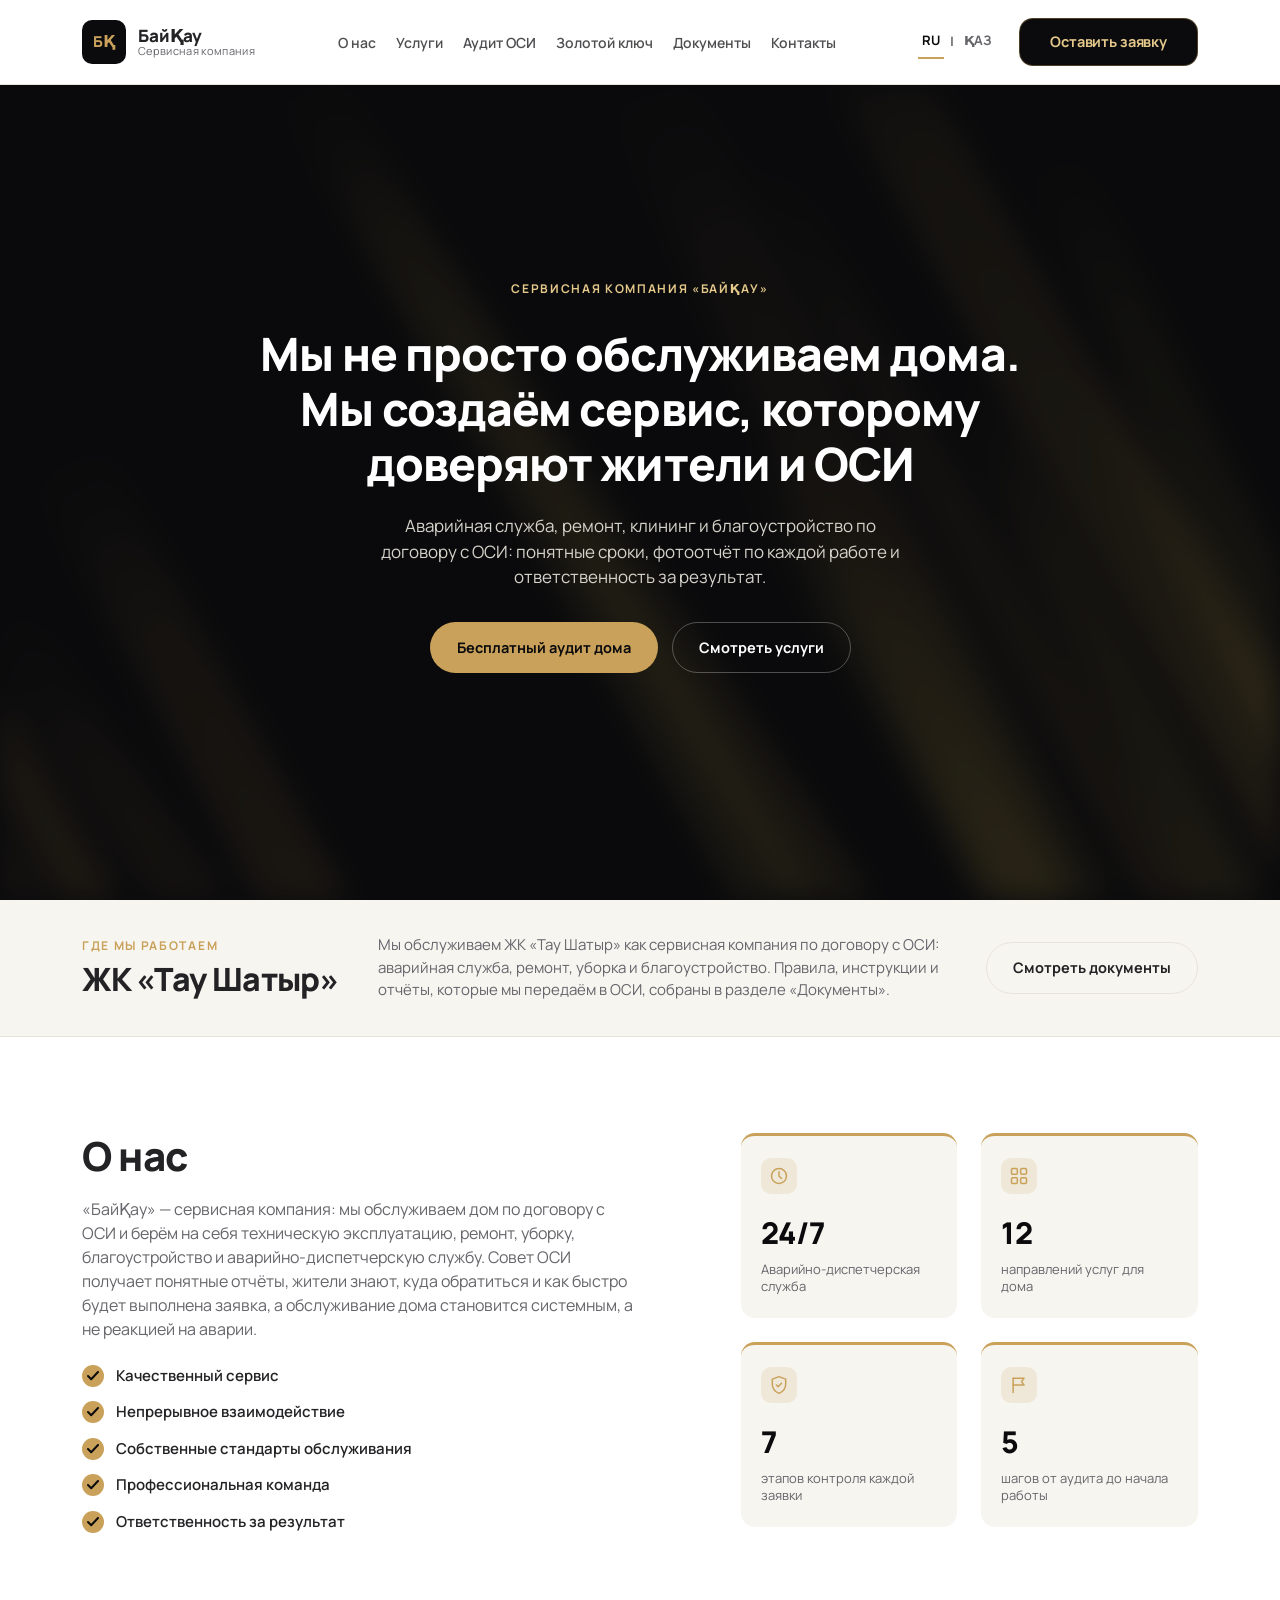
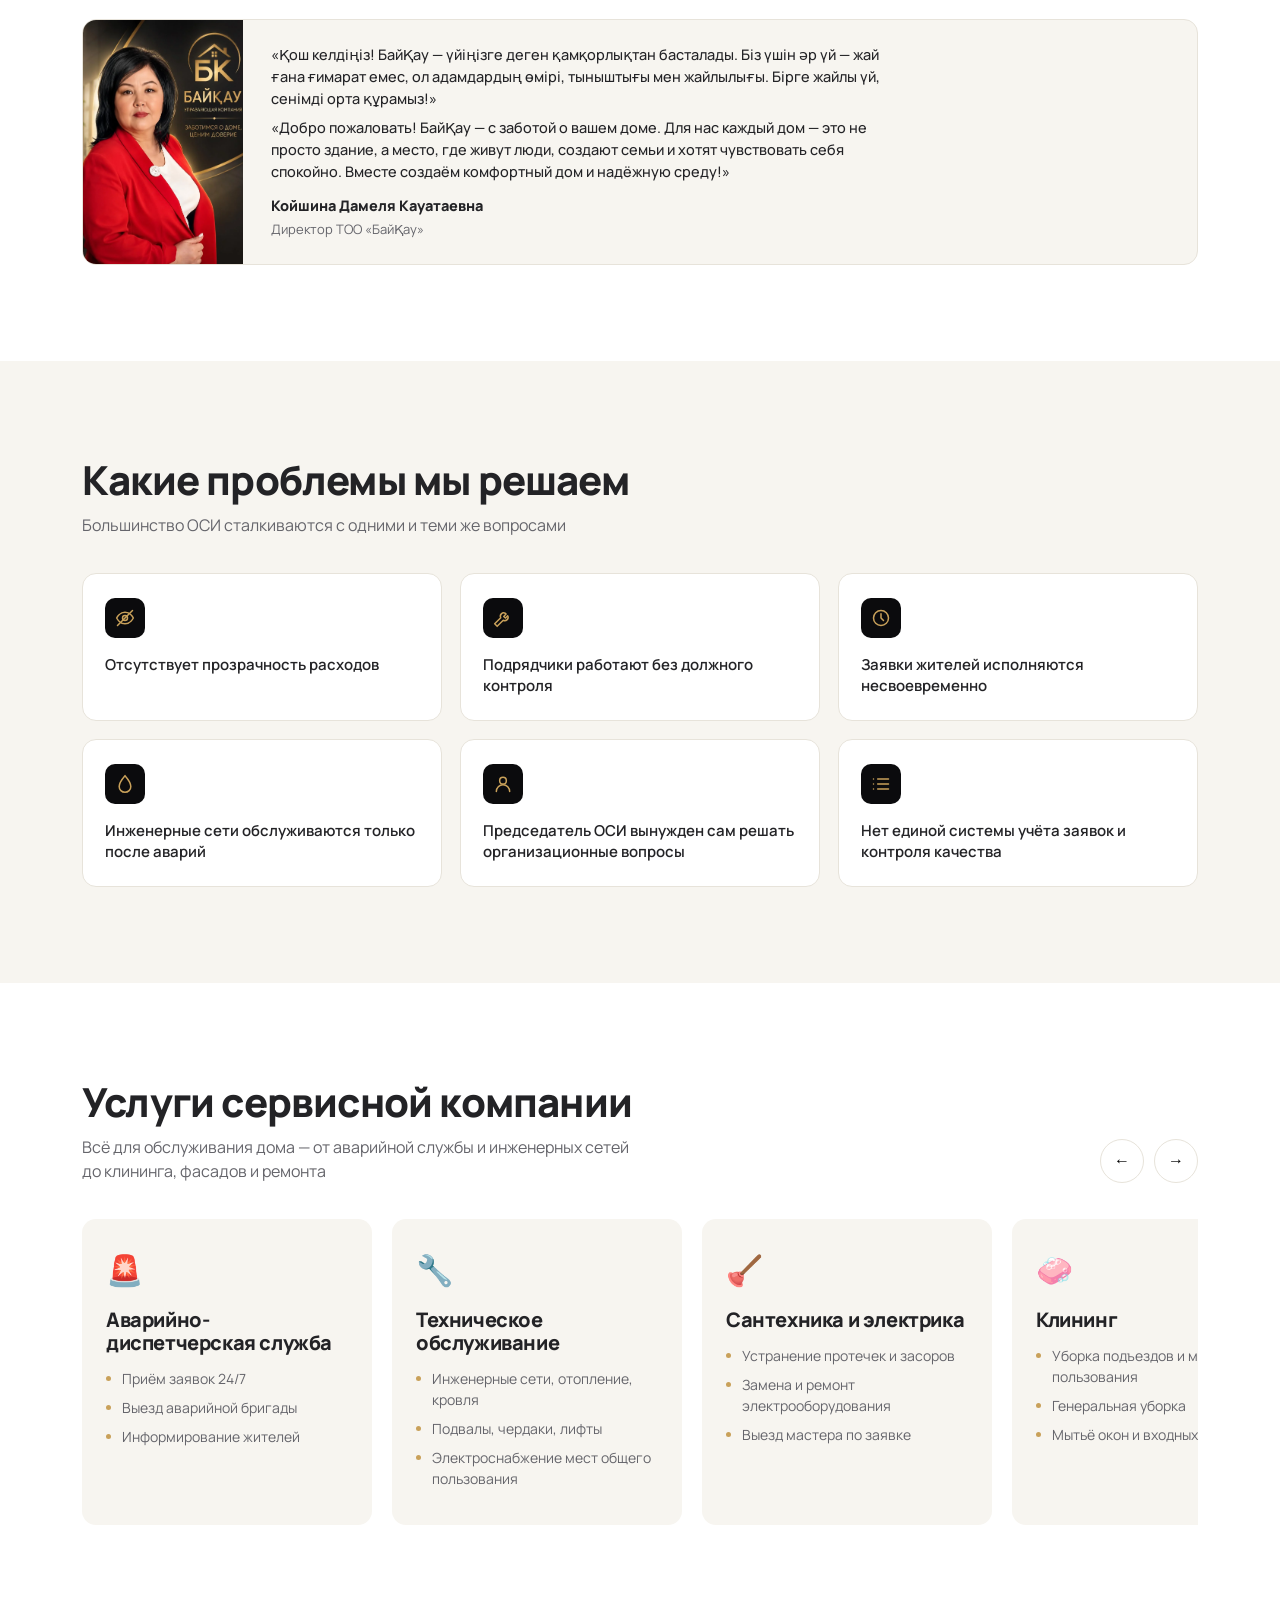
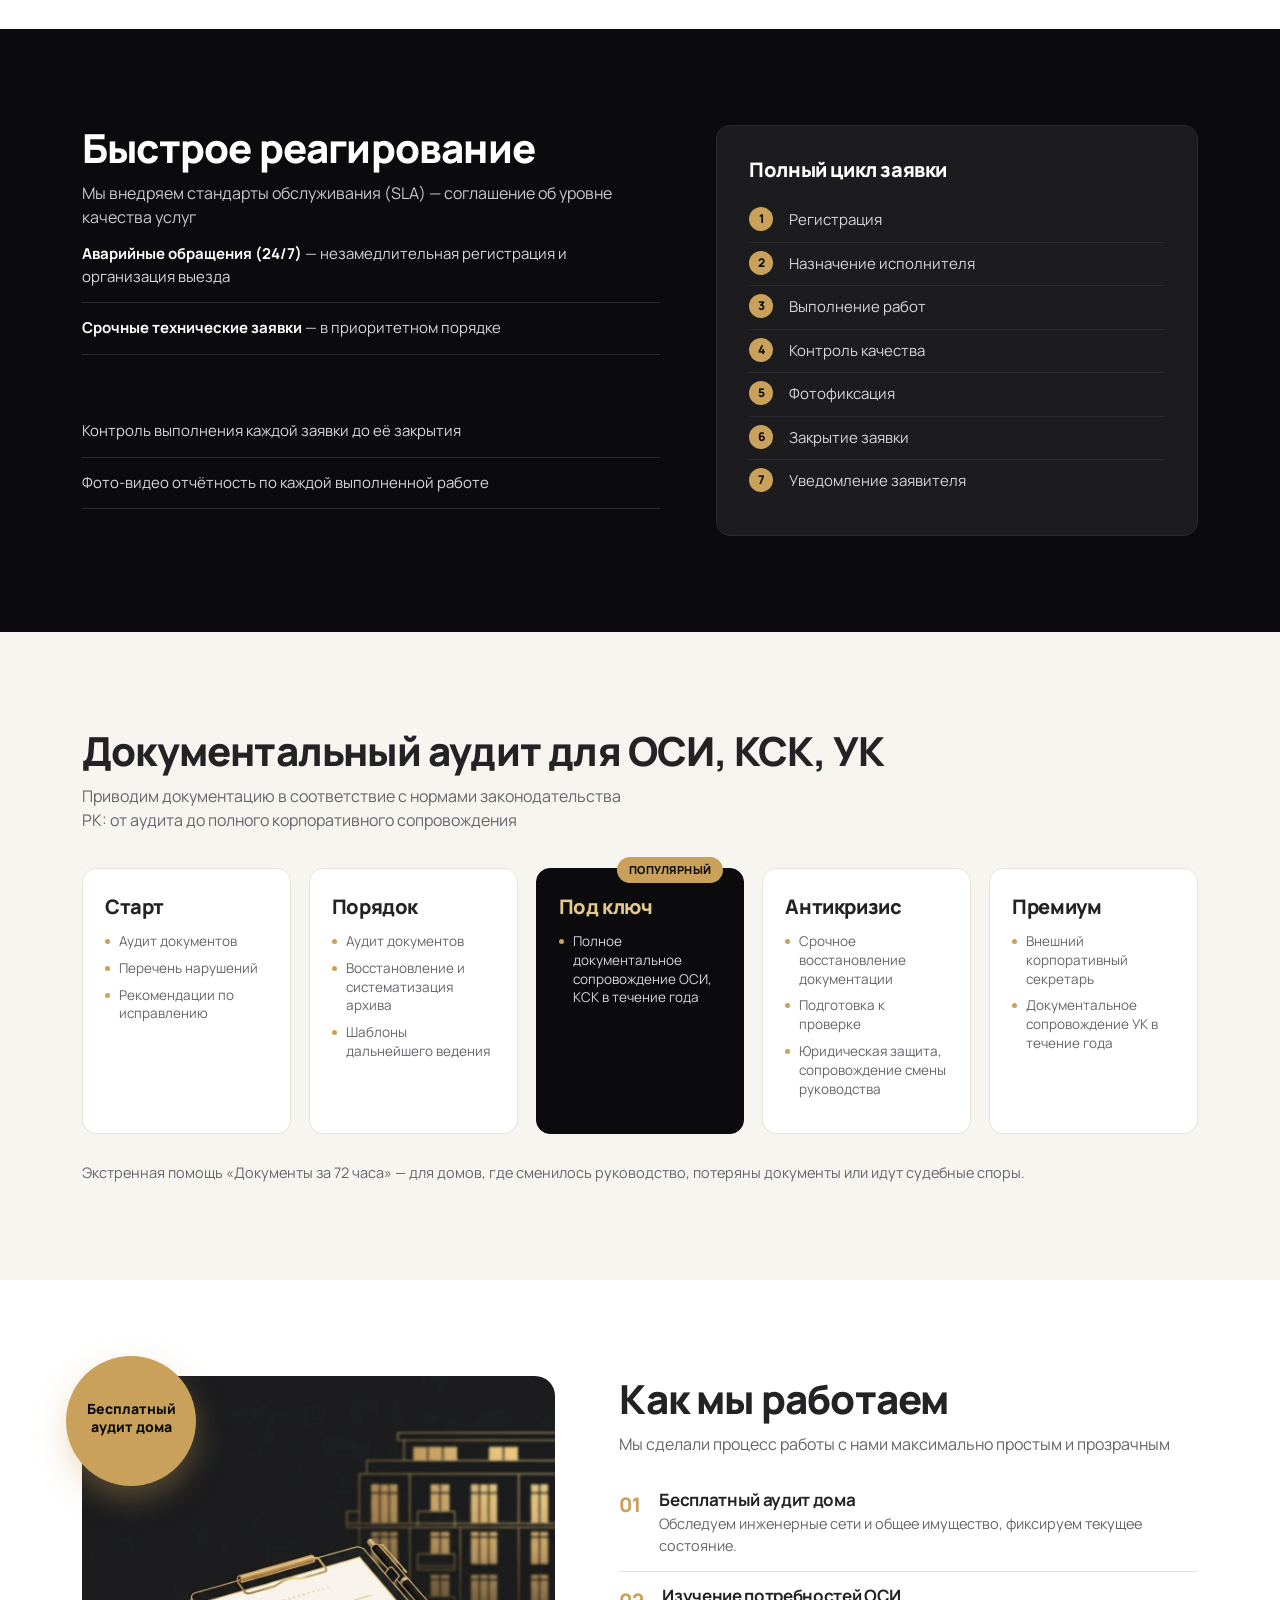
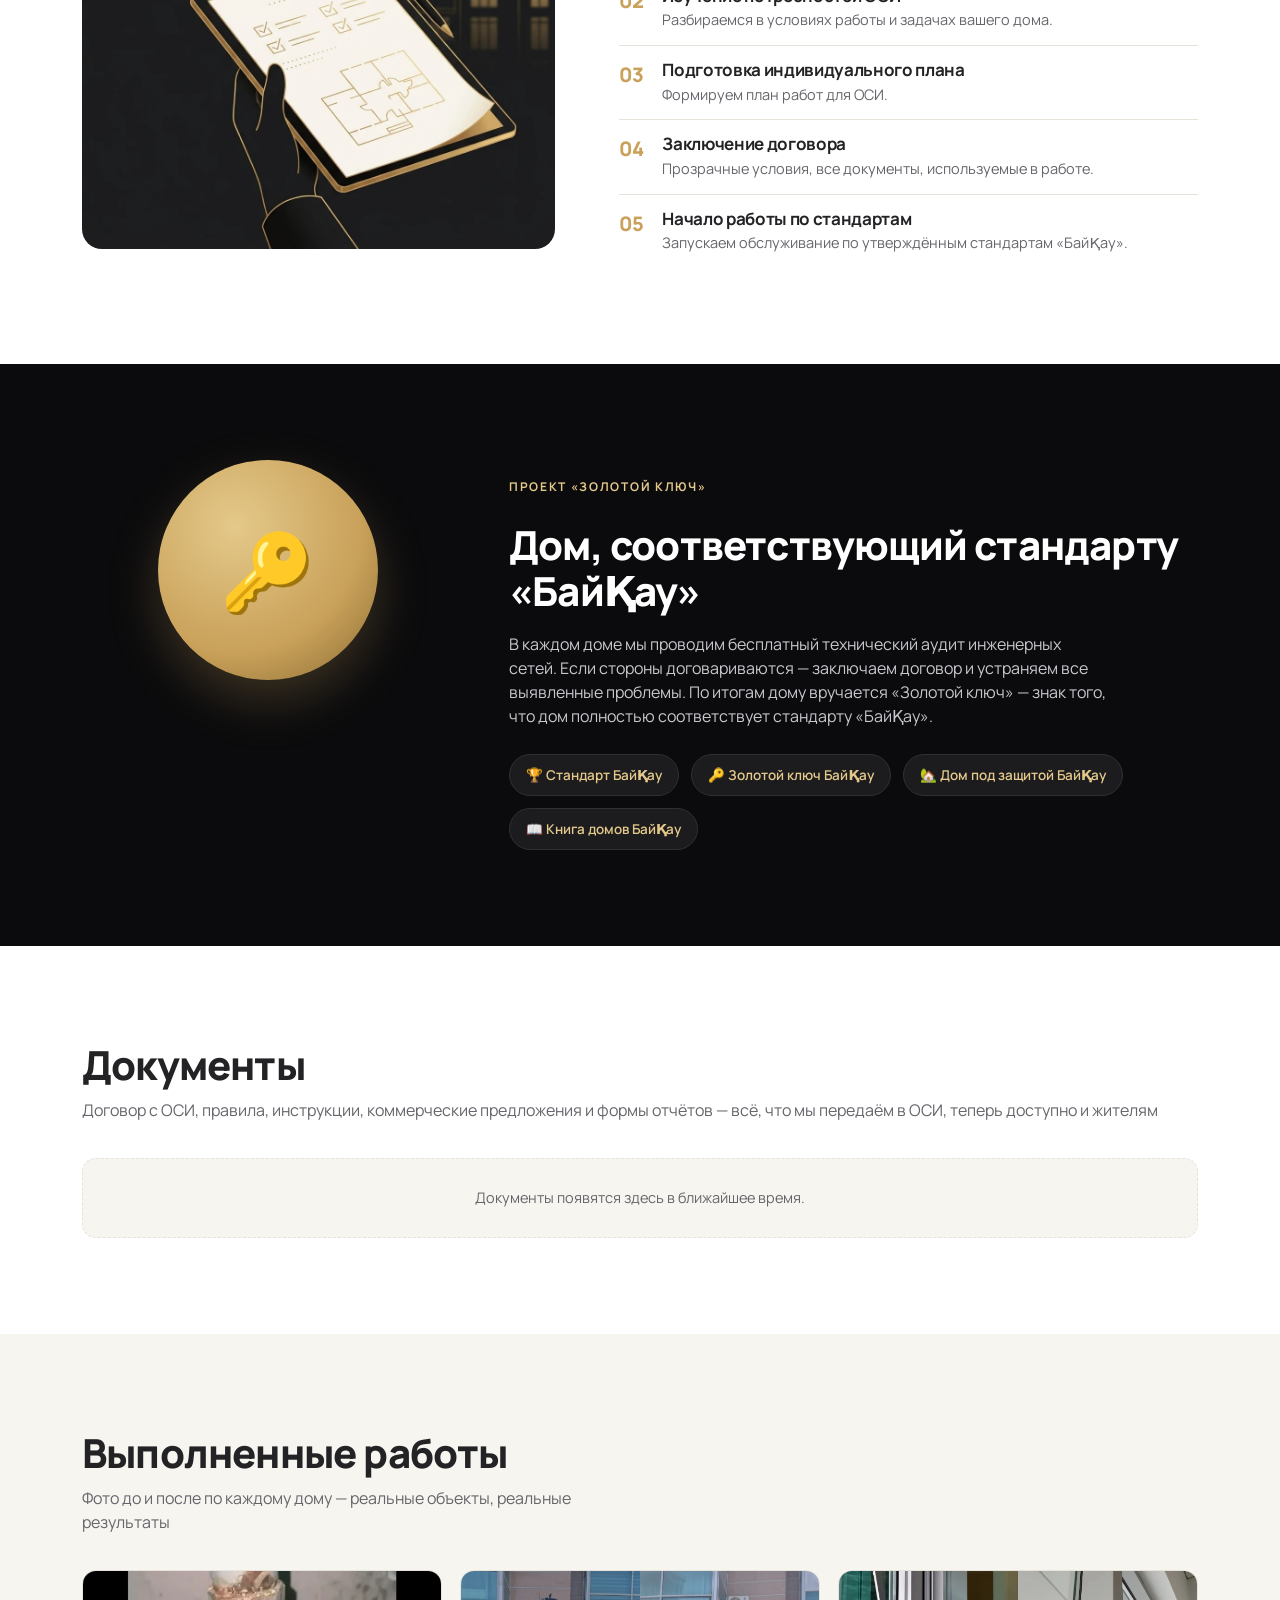
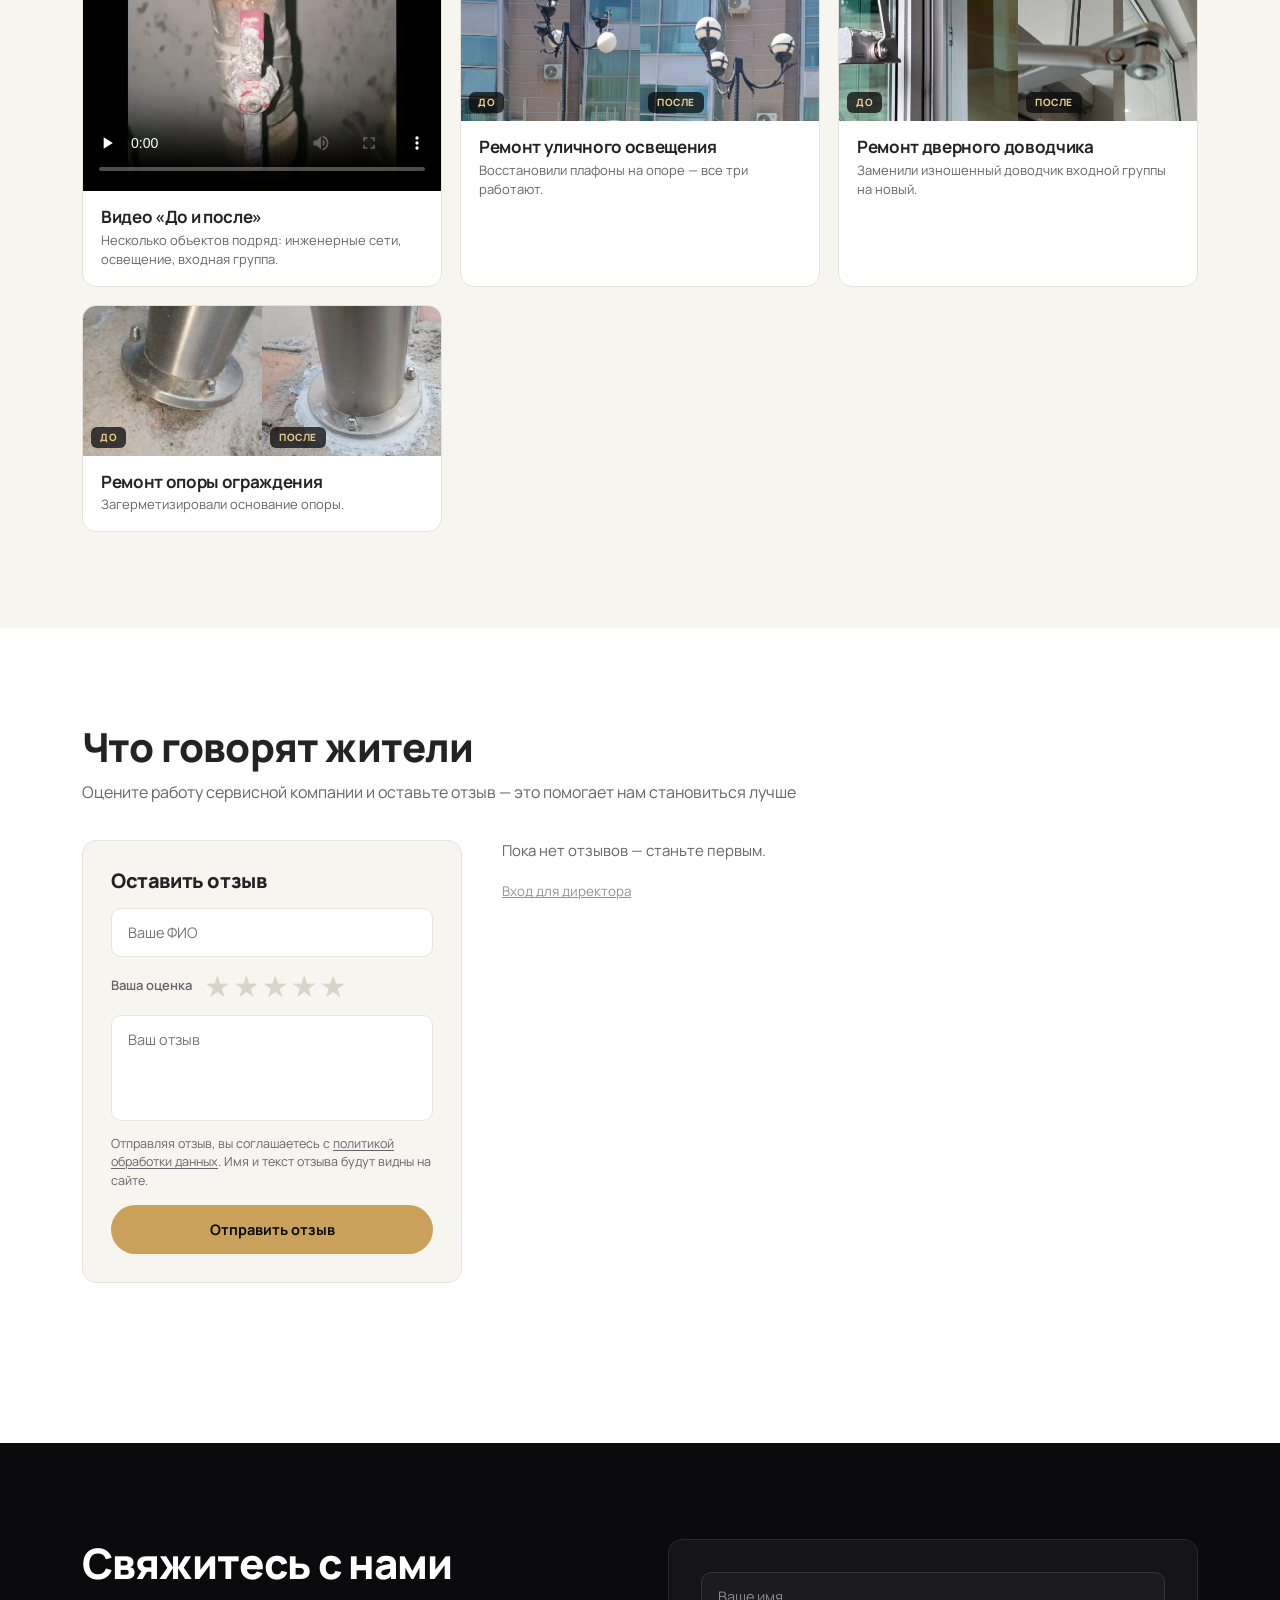
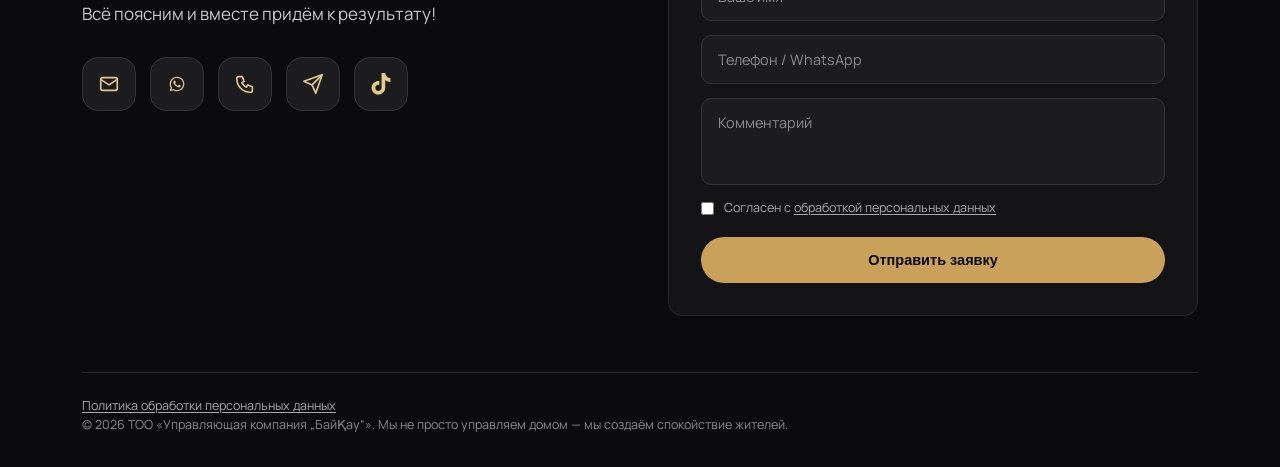
==== index.html @ a7668f55 "Add files via upload" ====
<!DOCTYPE html>
<html lang="ru">
<head>
<meta charset="UTF-8">
<meta name="viewport" content="width=device-width, initial-scale=1.0">
<title>БайҚау — Сервисная компания</title>
<link rel="preconnect" href="https://fonts.googleapis.com">
<link rel="preconnect" href="https://fonts.gstatic.com" crossorigin>
<link href="https://fonts.googleapis.com/css2?family=Manrope:wght@400;500;600;700;800&display=swap" rel="stylesheet">
<link rel="stylesheet" href="styles.css?v=58">
<link rel="icon" type="image/svg+xml" href="favicon.svg">
<link rel="canonical" href="https://baiqau.kz/">
<meta property="og:type" content="website">
<meta property="og:locale" content="ru_RU">
<meta property="og:site_name" content="БайҚау">
<meta property="og:title" content="БайҚау — Сервисная компания">
<meta property="og:description" content="Аварийная служба, ремонт, клининг и благоустройство по договору с ОСИ. ЖК «Тау Шатыр».">
<meta property="og:url" content="https://baiqau.kz/">
<meta property="og:image" content="https://baiqau.kz/og-image.jpg">
<meta property="og:image:width" content="1200">
<meta property="og:image:height" content="630">
<meta name="twitter:card" content="summary_large_image">
<meta name="theme-color" content="#0b0b0d">

<meta name="description" content="БайҚау — сервисная компания: аварийно-диспетчерская служба, техническое обслуживание, ремонт, клининг, благоустройство и документальный аудит для ОСИ, КСК и УК.">
</head>
<body>

<!-- HEADER -->
<header class="site-header" id="top">
  <div class="container header-inner">
    <a href="#top" class="logo">
      <span class="logo-mark">БҚ</span>
      <span class="logo-text">
        <span class="logo-title">БайҚау</span>
        <span class="logo-sub">Сервисная компания</span>
      </span>
    </a>

    <nav class="main-nav" id="mainNav">
      <a href="#about">О нас</a>
      <a href="#services">Услуги</a>
      <a href="#audit">Аудит ОСИ</a>
      <a href="#goldkey">Золотой ключ</a>
      <a href="#documents">Документы</a>
      <a href="#contacts">Контакты</a>
    </nav>

    <div class="lang-switch" role="group" aria-label="Язык">
      <button type="button" data-lang="ru" aria-pressed="true">RU</button>
      <span aria-hidden="true">|</span>
      <button type="button" data-lang="kk" aria-pressed="false">ҚАЗ</button>
    </div>

    <a href="#contacts" class="btn-origin header-cta" id="originCta">
      <span class="origin-fill" aria-hidden="true"></span>
      <span class="origin-label">Оставить заявку</span>
    </a>

    <button class="burger" id="burgerBtn" aria-label="Меню">
      <span></span><span></span><span></span>
    </button>
  </div>
</header>

<!-- MOBILE NAV OVERLAY -->
<div class="mobile-nav" id="mobileNav">
  <a href="#about">О нас</a>
  <a href="#services">Услуги</a>
  <a href="#audit">Аудит ОСИ</a>
  <a href="#goldkey">Золотой ключ</a>
  <a href="#documents">Документы</a>
  <a href="#contacts">Контакты</a>
  <a href="#contacts" class="btn btn-primary">Оставить заявку</a>
</div>

<main>

  <!-- HERO -->
  <section class="hero hero-beams">
    <canvas id="heroBeams" class="hero-beams-canvas" aria-hidden="true"></canvas>
    <div class="hero-beams-overlay" aria-hidden="true"></div>
    <div class="container hero-beams-content">
      <p class="eyebrow light animate-appear">Сервисная компания «БайҚау»</p>
      <h1 class="animate-appear delay-100">Мы не просто обслуживаем дома.<br>Мы создаём сервис, которому доверяют жители и ОСИ</h1>
      <p class="hero-sub animate-appear delay-200">Аварийная служба, ремонт, клининг и благоустройство по договору с ОСИ: понятные сроки, фотоотчёт по каждой работе и ответственность за результат.</p>
      <div class="hero-actions animate-appear delay-300">
        <a href="#contacts" class="btn btn-primary">Бесплатный аудит дома</a>
        <a href="#services" class="btn btn-ghost-light">Смотреть услуги</a>
      </div>
    </div>
  </section>

  <!-- WHERE WE WORK -->
  <section class="where-strip" id="where">
    <div class="container where-inner">
      <div>
        <p class="eyebrow">Где мы работаем</p>
        <h2>ЖК «Тау Шатыр»</h2>
      </div>
      <p class="where-text">Мы обслуживаем ЖК «Тау Шатыр» как сервисная компания по договору с ОСИ: аварийная служба, ремонт, уборка и благоустройство. Правила, инструкции и отчёты, которые мы передаём в ОСИ, собраны в разделе «Документы».</p>
      <a href="#documents" class="btn btn-ghost">Смотреть документы</a>
    </div>
  </section>

  <!-- ABOUT -->
  <section class="section" id="about">
    <div class="container about-inner">
      <div class="about-text">
        <h2>О нас</h2>
        <p>«БайҚау» — сервисная компания: мы обслуживаем дом по договору с ОСИ и берём на себя техническую эксплуатацию, ремонт, уборку, благоустройство и аварийно-диспетчерскую службу. Совет ОСИ получает понятные отчёты, жители знают, куда обратиться и как быстро будет выполнена заявка, а обслуживание дома становится системным, а не реакцией на аварии.</p>
        <ul class="check-list">
          <li><span class="check-icon"><svg width="12" height="10" viewBox="0 0 12 10" fill="none"><path d="M1 5L4.2 8.2L11 1" stroke="#0b0b0d" stroke-width="2" stroke-linecap="round" stroke-linejoin="round"/></svg></span>Качественный сервис</li>
          <li><span class="check-icon"><svg width="12" height="10" viewBox="0 0 12 10" fill="none"><path d="M1 5L4.2 8.2L11 1" stroke="#0b0b0d" stroke-width="2" stroke-linecap="round" stroke-linejoin="round"/></svg></span>Непрерывное взаимодействие</li>
          <li><span class="check-icon"><svg width="12" height="10" viewBox="0 0 12 10" fill="none"><path d="M1 5L4.2 8.2L11 1" stroke="#0b0b0d" stroke-width="2" stroke-linecap="round" stroke-linejoin="round"/></svg></span>Собственные стандарты обслуживания</li>
          <li><span class="check-icon"><svg width="12" height="10" viewBox="0 0 12 10" fill="none"><path d="M1 5L4.2 8.2L11 1" stroke="#0b0b0d" stroke-width="2" stroke-linecap="round" stroke-linejoin="round"/></svg></span>Профессиональная команда</li>
          <li><span class="check-icon"><svg width="12" height="10" viewBox="0 0 12 10" fill="none"><path d="M1 5L4.2 8.2L11 1" stroke="#0b0b0d" stroke-width="2" stroke-linecap="round" stroke-linejoin="round"/></svg></span>Ответственность за результат</li>
        </ul>
      </div>
      <div class="about-stats">
        <div class="stat">
          <div class="stat-icon"><svg width="20" height="20" viewBox="0 0 24 24" fill="none" stroke="currentColor" stroke-width="1.8" stroke-linecap="round" stroke-linejoin="round"><circle cx="12" cy="12" r="9"/><path d="M12 7v5l3 3"/></svg></div>
          <span class="stat-num">24/7</span><span class="stat-label">Аварийно-диспетчерская служба</span>
        </div>
        <div class="stat">
          <div class="stat-icon"><svg width="20" height="20" viewBox="0 0 24 24" fill="none" stroke="currentColor" stroke-width="1.8" stroke-linecap="round" stroke-linejoin="round"><rect x="3" y="3" width="7" height="7" rx="1.5"/><rect x="14" y="3" width="7" height="7" rx="1.5"/><rect x="3" y="14" width="7" height="7" rx="1.5"/><rect x="14" y="14" width="7" height="7" rx="1.5"/></svg></div>
          <span class="stat-num">12</span><span class="stat-label">направлений услуг для дома</span>
        </div>
        <div class="stat">
          <div class="stat-icon"><svg width="20" height="20" viewBox="0 0 24 24" fill="none" stroke="currentColor" stroke-width="1.8" stroke-linecap="round" stroke-linejoin="round"><path d="M12 2 4 5v6c0 5.2 3.4 9 8 11 4.6-2 8-5.8 8-11V5l-8-3Z"/><path d="M9 12l2 2 4-4"/></svg></div>
          <span class="stat-num">7</span><span class="stat-label">этапов контроля каждой заявки</span>
        </div>
        <div class="stat">
          <div class="stat-icon"><svg width="20" height="20" viewBox="0 0 24 24" fill="none" stroke="currentColor" stroke-width="1.8" stroke-linecap="round" stroke-linejoin="round"><path d="M5 21V4"/><path d="M5 4h13l-3 4 3 4H5"/></svg></div>
          <span class="stat-num">5</span><span class="stat-label">шагов от аудита до начала работы</span>
        </div>
      </div>

      <!-- Приветствие руководителя — фото и текст прислала Дамеля Куантаевна
           (01.09). Фото команды пока нет — обещала прислать после того, как
           получат униформу. -->
      <div class="about-welcome">
        <div class="about-welcome-photo-frame">
          <img class="about-welcome-photo" src="images/damelya.webp?v=2" alt="Койшина Дамеля Кауатаевна, директор ТОО «БайҚау»" loading="lazy">
        </div>
        <div class="about-welcome-text">
          <p class="about-welcome-quote">«Қош келдіңіз! БайҚау — үйіңізге деген қамқорлықтан басталады. Біз үшін әр үй — жай ғана ғимарат емес, ол адамдардың өмірі, тыныштығы мен жайлылығы. Бірге жайлы үй, сенімді орта құрамыз!»</p>
          <p class="about-welcome-quote">«Добро пожаловать! БайҚау — с заботой о вашем доме. Для нас каждый дом — это не просто здание, а место, где живут люди, создают семьи и хотят чувствовать себя спокойно. Вместе создаём комфортный дом и надёжную среду!»</p>
          <div class="about-welcome-author">
            <strong>Койшина Дамеля Кауатаевна</strong>
            <span>Директор ТОО «БайҚау»</span>
          </div>
        </div>
      </div>
    </div>
  </section>

  <!-- PROBLEMS -->
  <section class="section section-alt">
    <div class="container">
      <h2>Какие проблемы мы решаем</h2>
      <p class="section-lead">Большинство ОСИ сталкиваются с одними и теми же вопросами</p>
      <div class="problem-grid">
        <div class="problem-card">
          <div class="problem-icon"><svg width="20" height="20" viewBox="0 0 24 24" fill="none" stroke="currentColor" stroke-width="1.8" stroke-linecap="round" stroke-linejoin="round"><path d="M2 12s3.6-7 10-7 10 7 10 7-3.6 7-10 7-10-7-10-7Z"/><circle cx="12" cy="12" r="3"/><line x1="3" y1="21" x2="21" y2="3"/></svg></div>
          <p>Отсутствует прозрачность расходов</p>
        </div>
        <div class="problem-card">
          <div class="problem-icon"><svg width="20" height="20" viewBox="0 0 24 24" fill="none" stroke="currentColor" stroke-width="1.8" stroke-linecap="round" stroke-linejoin="round"><path d="M14.7 6.3a4 4 0 0 0-5.4 5.4L2 19l3 3 7.3-7.3a4 4 0 0 0 5.4-5.4l-2.8 2.8-2-2 2.8-2.8Z"/></svg></div>
          <p>Подрядчики работают без должного контроля</p>
        </div>
        <div class="problem-card">
          <div class="problem-icon"><svg width="20" height="20" viewBox="0 0 24 24" fill="none" stroke="currentColor" stroke-width="1.8" stroke-linecap="round" stroke-linejoin="round"><circle cx="12" cy="12" r="9"/><path d="M12 7v5l3 3"/></svg></div>
          <p>Заявки жителей исполняются несвоевременно</p>
        </div>
        <div class="problem-card">
          <div class="problem-icon"><svg width="20" height="20" viewBox="0 0 24 24" fill="none" stroke="currentColor" stroke-width="1.8" stroke-linecap="round" stroke-linejoin="round"><path d="M12 2s7 8 7 13a7 7 0 0 1-14 0c0-5 7-13 7-13Z"/></svg></div>
          <p>Инженерные сети обслуживаются только после аварий</p>
        </div>
        <div class="problem-card">
          <div class="problem-icon"><svg width="20" height="20" viewBox="0 0 24 24" fill="none" stroke="currentColor" stroke-width="1.8" stroke-linecap="round" stroke-linejoin="round"><circle cx="12" cy="8" r="4"/><path d="M4 21c0-4.4 3.6-8 8-8s8 3.6 8 8"/></svg></div>
          <p>Председатель ОСИ вынужден сам решать организационные вопросы</p>
        </div>
        <div class="problem-card">
          <div class="problem-icon"><svg width="20" height="20" viewBox="0 0 24 24" fill="none" stroke="currentColor" stroke-width="1.8" stroke-linecap="round" stroke-linejoin="round"><line x1="8" y1="6" x2="21" y2="6"/><line x1="8" y1="12" x2="21" y2="12"/><line x1="8" y1="18" x2="21" y2="18"/><line x1="3" y1="6" x2="3.01" y2="6"/><line x1="3" y1="12" x2="3.01" y2="12"/><line x1="3" y1="18" x2="3.01" y2="18"/></svg></div>
          <p>Нет единой системы учёта заявок и контроля качества</p>
        </div>
      </div>
    </div>
  </section>

  <!-- SERVICES CATALOG -->
  <section class="section" id="services">
    <div class="container">
      <div class="section-head">
        <div>
          <h2>Услуги сервисной компании</h2>
          <p class="section-lead">Всё для обслуживания дома — от аварийной службы и инженерных сетей до клининга, фасадов и ремонта</p>
        </div>
        <div class="carousel-controls">
          <button class="carousel-btn" id="svcPrev" aria-label="Назад">&#8592;</button>
          <button class="carousel-btn" id="svcNext" aria-label="Вперёд">&#8594;</button>
        </div>
      </div>

      <div class="carousel" id="svcCarousel">

        <article class="service-card">
          <div class="service-icon">🚨</div>
          <h3>Аварийно-диспетчерская служба</h3>
          <ul><li>Приём заявок 24/7</li><li>Выезд аварийной бригады</li><li>Информирование жителей</li></ul>
        </article>

        <article class="service-card">
          <div class="service-icon">🔧</div>
          <h3>Техническое обслуживание</h3>
          <ul><li>Инженерные сети, отопление, кровля</li><li>Подвалы, чердаки, лифты</li><li>Электроснабжение мест общего пользования</li></ul>
        </article>

        <article class="service-card">
          <div class="service-icon">🪠</div>
          <h3>Сантехника и электрика</h3>
          <ul><li>Устранение протечек и засоров</li><li>Замена и ремонт электрооборудования</li><li>Выезд мастера по заявке</li></ul>
        </article>

        <article class="service-card">
          <div class="service-icon">🧼</div>
          <h3>Клининг</h3>
          <ul><li>Уборка подъездов и мест общего пользования</li><li>Генеральная уборка</li><li>Мытьё окон и входных групп</li></ul>
        </article>

        <article class="service-card">
          <div class="service-icon">🧹</div>
          <h3>Дворники и территория</h3>
          <ul><li>Ежедневная уборка территории</li><li>Зимнее содержание и посыпка</li><li>Уход за зелёными насаждениями</li></ul>
        </article>

        <article class="service-card">
          <div class="service-icon">🧗</div>
          <h3>Промышленные альпинисты</h3>
          <ul><li>Мытьё и ремонт фасадов</li><li>Герметизация межпанельных швов</li><li>Работы на высоте без лесов</li></ul>
        </article>

        <article class="service-card">
          <div class="service-icon">🏗️</div>
          <h3>Строительные услуги</h3>
          <ul><li>Строительные и монтажные работы</li><li>Технические задания и смета</li><li>Контроль качества и приёмка</li></ul>
        </article>

        <article class="service-card">
          <div class="service-icon">🛠️</div>
          <h3>Ремонт квартир</h3>
          <ul><li>Косметический и капитальный ремонт</li><li>Отделочные работы</li><li>Работы под ключ</li></ul>
        </article>

        <article class="service-card">
          <div class="service-icon">🚪</div>
          <h3>Ремонт подъездов</h3>
          <ul><li>Покраска и штукатурка</li><li>Ремонт входных групп и лестниц</li><li>Замена освещения и почтовых ящиков</li></ul>
        </article>

        <article class="service-card">
          <div class="service-icon">🌳</div>
          <h3>Благоустройство</h3>
          <ul><li>Озеленение и детские площадки</li><li>Малые архитектурные формы</li><li>Установка лавочек и урн</li></ul>
        </article>

        <article class="service-card">
          <div class="service-icon">🛡️</div>
          <h3>Безопасность</h3>
          <ul><li>Видеонаблюдение и контроль доступа</li><li>Домофония и противопожарные системы</li><li>Проверка аварийных выходов</li></ul>
        </article>

        <article class="service-card">
          <div class="service-icon">💬</div>
          <h3>Работа с жителями</h3>
          <ul><li>WhatsApp-поддержка и Telegram-бот</li><li>Отзывы и оценка работы мастеров</li><li>Фото-видео отчёт по каждой заявке</li></ul>
        </article>

      </div>
    </div>
  </section>

  <!-- SLA -->
  <section class="section section-dark">
    <div class="container sla-inner">
      <div>
        <h2>Быстрое реагирование</h2>
        <p class="section-lead light">Мы внедряем стандарты обслуживания (SLA) — соглашение об уровне качества услуг</p>
        <ul class="sla-list">
          <li><strong>Аварийные обращения (24/7)</strong> — незамедлительная регистрация и организация выезда</li>
          <li><strong>Срочные технические заявки</strong> — в приоритетном порядке</li>
          <li><strong>Плановые обращения</strong> — в установленные внутренними регламентами сроки</li>
          <li>Контроль выполнения каждой заявки до её закрытия</li>
          <li>Фото-видео отчётность по каждой выполненной работе</li>
        </ul>
      </div>
      <div class="cycle-card">
        <h3>Полный цикл заявки</h3>
        <ol class="cycle-list">
          <li>Регистрация</li>
          <li>Назначение исполнителя</li>
          <li>Выполнение работ</li>
          <li>Контроль качества</li>
          <li>Фотофиксация</li>
          <li>Закрытие заявки</li>
          <li>Уведомление заявителя</li>
        </ol>
      </div>
    </div>
  </section>

  <!-- DOCUMENT AUDIT -->
  <section class="section section-alt" id="audit">
    <div class="container">
      <div class="section-head">
        <div>
          <h2>Документальный аудит для ОСИ, КСК, УК</h2>
          <p class="section-lead">Приводим документацию в соответствие с нормами законодательства РК: от аудита до полного корпоративного сопровождения</p>
        </div>
      </div>
      <div class="package-grid">
        <div class="package-card">
          <h3>Старт</h3>
          <ul><li>Аудит документов</li><li>Перечень нарушений</li><li>Рекомендации по исправлению</li></ul>
        </div>
        <div class="package-card">
          <h3>Порядок</h3>
          <ul><li>Аудит документов</li><li>Восстановление и систематизация архива</li><li>Шаблоны дальнейшего ведения</li></ul>
        </div>
        <div class="package-card featured">
          <span class="badge">Популярный</span>
          <h3>Под ключ</h3>
          <ul><li>Полное документальное сопровождение ОСИ, КСК в течение года</li></ul>
        </div>
        <div class="package-card">
          <h3>Антикризис</h3>
          <ul><li>Срочное восстановление документации</li><li>Подготовка к проверке</li><li>Юридическая защита, сопровождение смены руководства</li></ul>
        </div>
        <div class="package-card">
          <h3>Премиум</h3>
          <ul><li>Внешний корпоративный секретарь</li><li>Документальное сопровождение УК в течение года</li></ul>
        </div>
      </div>
      <p class="audit-note">Экстренная помощь «Документы за 72 часа» — для домов, где сменилось руководство, потеряны документы или идут судебные споры.</p>
    </div>
  </section>

  <!-- HOW WE WORK -->
  <section class="section" id="process">
    <div class="container process-inner">
      <div class="process-visual">
        <div class="badge-circle"><span>Бесплатный<br>аудит дома</span></div>
        <img src="images/process-audit.webp" alt="Чек-лист технического аудита дома на фоне жилого дома" class="process-svg" loading="lazy" width="1024" height="1024">
      </div>
      <div class="process-steps">
        <h2>Как мы работаем</h2>
        <p class="section-lead">Мы сделали процесс работы с нами максимально простым и прозрачным</p>
        <ol class="steps-list">
          <li><span class="step-num">01</span><div><h4>Бесплатный аудит дома</h4><p>Обследуем инженерные сети и общее имущество, фиксируем текущее состояние.</p></div></li>
          <li><span class="step-num">02</span><div><h4>Изучение потребностей ОСИ</h4><p>Разбираемся в условиях работы и задачах вашего дома.</p></div></li>
          <li><span class="step-num">03</span><div><h4>Подготовка индивидуального плана</h4><p>Формируем план работ для ОСИ.</p></div></li>
          <li><span class="step-num">04</span><div><h4>Заключение договора</h4><p>Прозрачные условия, все документы, используемые в работе.</p></div></li>
          <li><span class="step-num">05</span><div><h4>Начало работы по стандартам</h4><p>Запускаем обслуживание по утверждённым стандартам «БайҚау».</p></div></li>
        </ol>
      </div>
    </div>
  </section>

  <!-- GOLDEN KEY -->
  <section class="section section-dark" id="goldkey">
    <div class="container goldkey-inner">
      <div class="goldkey-visual">
        <div class="key-badge">
          <span>🔑</span>
        </div>
      </div>
      <div class="goldkey-text">
        <p class="eyebrow light">Проект «Золотой ключ»</p>
        <h2>Дом, соответствующий стандарту «БайҚау»</h2>
        <p>В каждом доме мы проводим бесплатный технический аудит инженерных сетей. Если стороны договариваются — заключаем договор и устраняем все выявленные проблемы. По итогам дому вручается «Золотой ключ» — знак того, что дом полностью соответствует стандарту «БайҚау».</p>
        <div class="goldkey-tags">
          <span>🏆 Стандарт БайҚау</span>
          <span>🔑 Золотой ключ БайҚау</span>
          <span>🏡 Дом под защитой БайҚау</span>
          <span>📖 Книга домов БайҚау</span>
        </div>
      </div>
    </div>
  </section>

  <!-- DOCUMENTS — наполняется из вкладки «Документы» таблицы (см. initDocuments в script.js) -->
  <section class="section" id="documents">
    <div class="container">
      <h2>Документы</h2>
      <p class="section-lead wide">Договор с ОСИ, правила, инструкции, коммерческие предложения и формы отчётов — всё, что мы передаём в ОСИ, теперь доступно и жителям</p>
      <div class="docs" id="docsGrid">
        <p class="docs-empty">Документы появятся здесь в ближайшее время.</p>
      </div>
    </div>
  </section>

  <!-- COMPLETED WORK — до/после по домам. Наполняется через Google Форму +
       Таблицу тем же диспетчером, что ведёт заявки; см. initWorksGallery в
       script.js. Пока WORKS_FEED_URL пустой, показывается заглушка ниже. -->
  <section class="section section-alt" id="works">
    <div class="container">
      <h2>Выполненные работы</h2>
      <p class="section-lead">Фото до и после по каждому дому — реальные объекты, реальные результаты</p>

      <div class="works-grid" id="worksGrid">
        <div class="works-placeholder">Раздел наполняется — здесь появятся фото выполненных работ по каждому дому.</div>
      </div>
    </div>
  </section>

  <!-- REVIEWS -->
  <section class="section" id="reviews">
    <div class="container">
      <h2>Что говорят жители</h2>
      <p class="section-lead wide">Оцените работу сервисной компании и оставьте отзыв — это помогает нам становиться лучше</p>

      <div class="masters" id="mastersBlock" hidden>
        <h3>Наши мастера</h3>
        <div class="masters-grid" id="mastersGrid"></div>
      </div>

      <div class="reviews-layout">
        <form class="review-form" id="reviewForm" novalidate>
          <h3>Оставить отзыв</h3>
          <input type="text" name="name" placeholder="Ваше ФИО" maxlength="80" required autocomplete="name">
          <select name="master" id="reviewMaster" hidden>
            <option value="">Мастер (необязательно)</option>
          </select>
          <div class="star-row">
            <span class="star-label">Ваша оценка</span>
            <div class="star-input" role="radiogroup" aria-label="Ваша оценка">
            <input type="radio" id="star5" name="rating" value="5"><label for="star5" title="5">★</label>
            <input type="radio" id="star4" name="rating" value="4"><label for="star4" title="4">★</label>
            <input type="radio" id="star3" name="rating" value="3"><label for="star3" title="3">★</label>
            <input type="radio" id="star2" name="rating" value="2"><label for="star2" title="2">★</label>
            <input type="radio" id="star1" name="rating" value="1"><label for="star1" title="1">★</label>
            </div>
          </div>
          <textarea name="text" placeholder="Ваш отзыв" rows="4" maxlength="1000" required></textarea>
          <input type="text" name="website" class="hp-field" tabindex="-1" autocomplete="off" aria-hidden="true">
          <p class="form-note">Отправляя отзыв, вы соглашаетесь с <a href="privacy.html" target="_blank" rel="noopener">политикой обработки данных</a>. Имя и текст отзыва будут видны на сайте.</p>
          <button type="submit" class="btn btn-primary">Отправить отзыв</button>
        </form>

        <div class="reviews-board">
          <div class="reviews-summary" id="reviewsSummary" hidden></div>
          <div class="reviews-list" id="reviewsList">
            <p class="reviews-empty">Загружаем отзывы…</p>
          </div>
          <button type="button" class="btn btn-ghost" id="reviewsMore" hidden>Показать ещё</button>
          <button type="button" class="admin-toggle" id="adminToggle">Вход для директора</button>
        </div>
      </div>
    </div>
  </section>

  <!-- CTA -->
  <section class="cta-section" id="contacts">
    <div class="container cta-inner">
      <div class="cta-text">
        <h2>Свяжитесь с нами</h2>
        <p>Всё поясним и вместе придём к результату!</p>
        <div class="contact-dock">
          <a class="dock-item" href="mailto:baikau2017@gmail.com" aria-label="Email">
            <svg viewBox="0 0 24 24" fill="none" stroke="currentColor" stroke-width="1.8" stroke-linecap="round" stroke-linejoin="round"><rect x="3" y="5" width="18" height="14" rx="2"/><path d="M3 7l9 6 9-6"/></svg>
            <span class="dock-tooltip">Почта</span>
          </a>
          <a class="dock-item" href="https://wa.me/77761497861" target="_blank" rel="noopener" aria-label="WhatsApp">
            <svg viewBox="0 0 24 24" fill="currentColor" xmlns="http://www.w3.org/2000/svg"><path d="M17.6 6.31999C16.8669 5.58141 15.9943 4.99596 15.033 4.59767C14.0716 4.19938 13.0406 3.99622 12 3.99999C10.6089 4.00135 9.24248 4.36819 8.03771 5.06377C6.83294 5.75935 5.83208 6.75926 5.13534 7.96335C4.4386 9.16745 4.07046 10.5335 4.06776 11.9246C4.06507 13.3158 4.42793 14.6832 5.12 15.89L4 20L8.2 18.9C9.35975 19.5452 10.6629 19.8891 11.99 19.9C14.0997 19.9001 16.124 19.0668 17.6222 17.5816C19.1205 16.0965 19.9715 14.0796 19.99 11.97C19.983 10.9173 19.7682 9.87634 19.3581 8.9068C18.948 7.93725 18.3505 7.05819 17.6 6.31999ZM12 18.53C10.8177 18.5308 9.65701 18.213 8.64 17.61L8.4 17.46L5.91 18.12L6.57 15.69L6.41 15.44C5.55925 14.0667 5.24174 12.429 5.51762 10.8372C5.7935 9.24545 6.64361 7.81015 7.9069 6.80322C9.1702 5.79628 10.7589 5.28765 12.3721 5.37368C13.9853 5.4597 15.511 6.13441 16.66 7.26999C17.916 8.49818 18.635 10.1735 18.66 11.93C18.6442 13.6859 17.9355 15.3645 16.6882 16.6006C15.441 17.8366 13.756 18.5301 12 18.53ZM15.61 13.59C15.41 13.49 14.44 13.01 14.26 12.95C14.08 12.89 13.94 12.85 13.81 13.05C13.6144 13.3181 13.404 13.5751 13.18 13.82C13.07 13.96 12.95 13.97 12.75 13.82C11.6097 13.3694 10.6597 12.5394 10.06 11.47C9.85 11.12 10.26 11.14 10.64 10.39C10.6681 10.3359 10.6827 10.2759 10.6827 10.215C10.6827 10.1541 10.6681 10.0941 10.64 10.04C10.64 9.93999 10.19 8.95999 10.03 8.56999C9.87 8.17999 9.71 8.23999 9.58 8.22999H9.19C9.08895 8.23154 8.9894 8.25465 8.898 8.29776C8.8066 8.34087 8.72546 8.403 8.66 8.47999C8.43562 8.69817 8.26061 8.96191 8.14676 9.25343C8.03291 9.54495 7.98287 9.85749 8 10.17C8.0627 10.9181 8.34443 11.6311 8.81 12.22C9.6622 13.4958 10.8301 14.5293 12.2 15.22C12.9185 15.6394 13.7535 15.8148 14.58 15.72C14.8552 15.6654 15.1159 15.5535 15.345 15.3915C15.5742 15.2296 15.7667 15.0212 15.91 14.78C16.0428 14.4856 16.0846 14.1583 16.03 13.84C15.94 13.74 15.81 13.69 15.61 13.59Z"/></svg>
            <span class="dock-tooltip">WhatsApp</span>
          </a>
          <a class="dock-item" href="tel:+77761412999" aria-label="Технический отдел">
            <svg viewBox="0 0 24 24" fill="none" stroke="currentColor" stroke-width="1.8" stroke-linecap="round" stroke-linejoin="round"><path d="M5 4h4l2 5-2.5 1.5a11 11 0 0 0 5 5L15 13l5 2v4a2 2 0 0 1-2 2C9.6 21 3 14.4 3 6a2 2 0 0 1 2-2Z"/></svg>
            <span class="dock-tooltip">Тех. отдел</span>
          </a>
          <a class="dock-item" href="https://t.me/joinchannelzkh" target="_blank" rel="noopener" aria-label="Telegram">
            <svg viewBox="0 0 24 24" fill="none" stroke="currentColor" stroke-width="1.8" stroke-linecap="round" stroke-linejoin="round"><path d="M22 2 11 13"/><path d="M22 2 15 22l-4-9-9-4 20-7Z"/></svg>
            <span class="dock-tooltip">Telegram-канал</span>
          </a>
          <a class="dock-item" href="https://www.tiktok.com/@uk_baikau" target="_blank" rel="noopener" aria-label="TikTok">
            <svg viewBox="-3.51 -.07 2179.67 2536.92" fill="currentColor" xmlns="http://www.w3.org/2000/svg"><path d="m2173.57 597.31c2.59 22 2.2 409.94-.29 426.26-6.61 3.09-14 1.57-21.13 1.46-96.56-1.51-190.85-17.32-282.94-46.11a1016.61 1016.61 0 0 1 -270.46-131.14c-4.93-3.36-10.09-6.37-15.18-9.48-.46-.28-1.24 0-2 0-3.85 1.75-2.73 5.46-2.82 8.52-.22 6.66-.09 13.33-.09 20 0 279.22-.71 558.44.18 837.66 1 310-183 594-467.45 721.69-72.81 32.68-148.9 53.42-228.22 63-395.62 47.68-761.11-208.31-858.84-589-20.73-80.59-27.84-162.49-22.75-245.76 20.41-334.35 256.06-623.48 582-711.63 85.07-23 171.56-30.61 259.33-25.3 13.95.85 27.85 2.66 41.74 4.31 3.16.37 6.17 1.94 8.93 2.86 2.81 18.89 3.83 257 1.85 418.27-.07 5.22-.7 10.44-1.17 17-7.41-1.6-13.8-2.79-20.08-4.39a347.09 347.09 0 0 0 -87-10.84c-158.91.59-301.06 108.48-344.37 261.54-57.53 203.32 70.44 413 278.42 452.66 199 38 373.21-90.37 417.19-265.91a370.25 370.25 0 0 0 11-91v-4l.24-1153.52q.06-259.89.22-519.78c0-7.23.34-14.47.55-22.78 4.51-.7 8.25-1.71 12-1.77 14.66-.2 29.32-.11 44-.11h345.83c7.89 0 15.78.28 23.38.43 4.65 7.06 3 13.92 3.25 20.34 5.23 109.5 35.54 211.31 96.21 302.89 95.34 144 228.54 232 398.26 263.8 28 5.25 56.9 6 85.39 8.85 4.58.47 9.13.67 14.82.98z"/></svg>
            <span class="dock-tooltip">TikTok</span>
          </a>
        </div>
      </div>
      <form class="cta-form" id="ctaForm">
        <input type="text" name="name" placeholder="Ваше имя" required>
        <input type="tel" name="phone" placeholder="Телефон / WhatsApp" required>
        <textarea name="comment" placeholder="Комментарий" rows="3"></textarea>
        <label class="consent"><input type="checkbox" required> <span>Согласен с <a href="privacy.html" target="_blank" rel="noopener">обработкой персональных данных</a></span></label>
        <button type="submit" class="btn btn-primary">Отправить заявку</button>
      </form>
      <p class="cta-copyright"><a href="privacy.html" class="cta-legal">Политика обработки персональных данных</a><br>© 2026 ТОО «Управляющая компания „БайҚау“». Мы не просто управляем домом — мы создаём спокойствие жителей.</p>
    </div>
  </section>
</main>

<div class="toast-container" id="toastContainer" aria-live="polite" aria-atomic="true"></div>

<script src="i18n.js?v=3"></script>
<script src="script.js?v=54"></script>
</body>
</html>
---- styles.css ----
:root{
  --black:#0b0b0d;
  --charcoal:#141416;
  --charcoal-2:#1c1c1f;
  --gold:#c9a15a;
  --gold-light:#e4c98a;
  --cream:#f7f5f0;
  --white:#ffffff;
  --text:#232326;
  --text-mute:#65656b;
  --border:#e7e3da;
  --radius:14px;
  --container:1180px;
}

*{box-sizing:border-box;margin:0;padding:0;}

body{
  font-family:'Manrope',system-ui,-apple-system,Segoe UI,Roboto,sans-serif;
  color:var(--text);
  background:var(--white);
  line-height:1.5;
  -webkit-font-smoothing:antialiased;
}

img,svg{max-width:100%;display:block;}
a{color:inherit;text-decoration:none;}
ul,ol{list-style:none;}
/* This is a light-only design — telling the browser explicitly stops OS-level
   forced-dark-mode heuristics from repainting unstyled/empty regions (like
   gaps between sections) with a dark default instead of the real white
   background declared below. */
html{overflow-x:hidden;background:var(--white);color-scheme:light;}
section[id]{scroll-margin-top:96px;}
@media (max-width:600px){
  section[id]{scroll-margin-top:82px;}
}

.container{
  max-width:var(--container);
  margin:0 auto;
  padding:0 32px;
}

h1,h2,h3,h4{
  font-weight:800;
  letter-spacing:-0.02em;
  line-height:1.15;
}
h2{font-size:clamp(28px,3.2vw,40px);}
h3{font-size:20px;}
h4{font-size:17px;font-weight:700;}

.eyebrow{
  text-transform:uppercase;
  letter-spacing:.14em;
  font-size:12px;
  font-weight:700;
  color:var(--gold);
  margin-bottom:14px;
}
.eyebrow.light{color:var(--gold-light);}

.section-lead{
  color:var(--text-mute);
  font-size:16px;
  max-width:560px;
  margin-top:10px;
}
.section-lead.light{color:#c8c8ce;}

.section{padding:96px 0;}
.section-alt{background:var(--cream);}
.section-dark{background:var(--black);color:var(--white);}
.section-dark h2,.section-dark h3,.section-dark h4{color:var(--white);}

.btn{
  display:inline-flex;
  align-items:center;
  justify-content:center;
  padding:14px 26px;
  border-radius:999px;
  font-weight:700;
  font-size:14.5px;
  border:1.5px solid transparent;
  cursor:pointer;
  transition:transform .15s ease, background .2s ease, color .2s ease, border-color .2s ease;
  white-space:nowrap;
}
.btn:hover{transform:translateY(-2px);}
.btn-primary{background:var(--gold);color:var(--black);}
.btn-primary:hover{background:var(--gold-light);}
.btn-ghost{border-color:var(--border);color:var(--text);}
.section-dark .btn-ghost{border-color:#3a3a3f;color:var(--white);}

/* ---------- HEADER ---------- */
.site-header{
  position:sticky;top:0;z-index:100;
  background:rgba(255,255,255,.92);
  backdrop-filter:blur(10px);
  border-bottom:1px solid var(--border);
}
.header-inner{
  display:flex;align-items:center;justify-content:space-between;
  height:84px;gap:24px;
}
.logo{display:flex;align-items:center;gap:12px;flex-shrink:0;}
.logo-mark{
  width:44px;height:44px;border-radius:10px;
  background:var(--black);
  color:var(--gold);
  display:flex;align-items:center;justify-content:center;
  font-weight:800;font-size:15px;letter-spacing:.02em;
}
.logo-text{display:flex;flex-direction:column;line-height:1.15;}
.logo-title{font-weight:800;font-size:17px;}
.logo-sub{font-size:11px;color:var(--text-mute);letter-spacing:.03em;}

.main-nav{display:flex;gap:20px;flex:1;justify-content:center;}
.main-nav a{font-size:14px;font-weight:600;color:var(--text);opacity:.8;transition:opacity .15s;white-space:nowrap;}
.main-nav a:hover{opacity:1;}

.header-cta{flex-shrink:0;}

/* Origin CTA button — a color fill expands from the cursor/tap point to
   cover the button, flipping the text to a contrasting color as it fills */
.btn-origin{
  position:relative;isolation:isolate;overflow:hidden;
  display:inline-flex;align-items:center;justify-content:center;
  height:48px;padding:0 30px;border-radius:14px;
  font-weight:700;font-size:14.5px;letter-spacing:-.01em;cursor:pointer;
  background:var(--black);color:var(--gold-light);
  border:1.5px solid rgba(201,161,90,.35);
  transition:color .3s cubic-bezier(.16,1,.3,1);
  touch-action:manipulation;
}
.btn-origin:active{transform:scale(.985);}
.origin-fill{
  position:absolute;z-index:0;pointer-events:none;
  width:0;height:0;left:50%;top:50%;border-radius:50%;
  background:var(--gold);
  transform:translate(-50%,-50%) scale(0);
  transition:transform .5s cubic-bezier(.16,1,.3,1);
}
.btn-origin.is-filled{color:var(--black);}
.btn-origin.is-filled .origin-fill{transform:translate(-50%,-50%) scale(1);}
.origin-label{position:relative;z-index:1;}
@media (prefers-reduced-motion: reduce){
  .origin-fill,.btn-origin{transition:none;}
}

.burger{
  display:none;flex-direction:column;justify-content:center;gap:5px;
  width:40px;height:40px;border:none;background:none;cursor:pointer;flex-shrink:0;
}
.burger span{width:22px;height:2px;background:var(--black);border-radius:2px;transition:.2s;}

.mobile-nav{
  position:fixed;inset:0;top:84px;
  background:var(--white);
  display:flex;flex-direction:column;gap:4px;
  padding:24px 32px 40px;
  transform:translateX(100%);
  transition:transform .28s ease;
  z-index:99;
  overflow-y:auto;
}
.mobile-nav.open{transform:translateX(0);}
.mobile-nav a{
  padding:16px 0;border-bottom:1px solid var(--border);
  font-size:17px;font-weight:600;
}
.mobile-nav .btn{margin-top:20px;width:100%;}

/* ---------- HERO ---------- */
.hero{padding:48px 0 80px;}
.hero h1{font-size:clamp(32px,4vw,48px);margin-top:14px;}
.hero-sub{color:var(--text-mute);font-size:17px;margin:22px 0 32px;max-width:520px;}
.hero-actions{display:flex;gap:14px;flex-wrap:wrap;}

@media (min-width:981px){
  .hero{display:flex;flex-direction:column;justify-content:center;min-height:calc(100vh - 85px);}
}

/* Hero beams — animated canvas light beams behind centered hero content */
.hero-beams{
  position:relative;overflow:hidden;isolation:isolate;
  background:var(--black);text-align:center;
}
.hero-beams-canvas{
  position:absolute;inset:0;width:100%;height:100%;z-index:0;
  filter:blur(15px);
}
.hero-beams-overlay{
  position:absolute;inset:0;z-index:1;
  background:rgba(11,11,13,.45);
  animation:beams-pulse 10s ease-in-out infinite;
  pointer-events:none;
}
@keyframes beams-pulse{
  0%,100%{opacity:.35;}
  50%{opacity:.7;}
}
.hero-beams-content{
  position:relative;z-index:2;
  max-width:960px;margin:0 auto;
  display:flex;flex-direction:column;align-items:center;
}
.hero-beams h1{color:var(--white);font-size:clamp(30px,3.6vw,46px);line-height:1.2;}
.hero-beams .hero-sub{color:#d6d3ca;margin-left:auto;margin-right:auto;}
.hero-beams .hero-actions{justify-content:center;}
.btn-ghost-light{
  border:1.5px solid rgba(255,255,255,.28);color:var(--white);
}
.btn-ghost-light:hover{border-color:rgba(255,255,255,.5);}
@media (prefers-reduced-motion: reduce){
  .hero-beams-overlay{animation:none;opacity:.5;}
}

/* ---------- APPEAR ANIMATIONS ---------- */
@keyframes appear{
  from{opacity:0;transform:translateY(16px);}
  to{opacity:1;transform:translateY(0);}
}
@keyframes appearZoom{
  from{opacity:0;transform:scale(.94);}
  to{opacity:1;transform:scale(1);}
}
.animate-appear{opacity:0;animation:appear .7s ease-out forwards;}
.animate-appear-zoom{opacity:0;animation:appearZoom .8s ease-out forwards;}
.delay-100{animation-delay:.1s;}
.delay-200{animation-delay:.2s;}
.delay-300{animation-delay:.3s;}
.delay-500{animation-delay:.5s;}

@media (prefers-reduced-motion: reduce){
  .animate-appear,.animate-appear-zoom{animation:none;opacity:1;transform:none;}
}

/* Scroll reveal — headings, leads and cards below the fold start hidden and
   play the same `appear` keyframes as the hero once scrolled into view.
   Only .reveal itself sets opacity, so it never fights a card's own hover
   transition (dock-item, stat, problem-card etc. animate transform/box-shadow
   via `transition`, an unrelated CSS mechanism from `animation`). Once the
   reveal finishes, script.js strips these classes entirely — see
   initScrollReveal — so hover behaves exactly as if this feature didn't exist. */
.reveal{opacity:0;}
.reveal.revealed{animation:appear .7s cubic-bezier(.16,1,.3,1) both;}
@media (prefers-reduced-motion: reduce){
  .reveal{opacity:1;}
}

/* ---------- ABOUT ---------- */
.about-inner{display:grid;grid-template-columns:1.3fr 1fr;gap:64px;align-items:start;}
.about-text p{color:var(--text-mute);margin:18px 0 24px;font-size:16px;max-width:560px;}
.check-list li{
  display:flex;align-items:center;gap:12px;margin-bottom:14px;font-weight:600;font-size:15px;
}
.check-icon{
  flex-shrink:0;width:22px;height:22px;border-radius:50%;background:var(--gold);
  display:flex;align-items:center;justify-content:center;
}

.about-stats{display:grid;grid-template-columns:1fr 1fr;gap:24px;}

/* Director's welcome — photo and quote from Дамеля Куантаевна. Spans the
   full grid width below both about-inner columns, same technique as
   .cta-copyright. The photo bleeds to the card's own edges and stretches to
   its full height (align-items:stretch + overflow:hidden clipping to the
   card's own border-radius) instead of sitting as a small inset thumbnail —
   a boxed insert was tried a few times over and never read as prominent
   enough. Padding lives only on the text side now. */
.about-welcome{
  grid-column:1 / -1;margin-top:8px;
  display:flex;align-items:stretch;
  background:var(--cream);border:1px solid var(--border);border-radius:var(--radius);
  overflow:hidden;
}
/* A plain <img> as the flex item fought align-items:stretch two different
   ways — height:100% didn't resolve against the container's indeterminate
   height, and unset height instead used the image's raw intrinsic 1280px
   as its hypothetical size, ballooning the whole row. A wrapper div has no
   such replaced-element sizing quirks: it stretches to the text column's
   real height like any ordinary block box, and *then* the img inside gets
   a genuinely definite 100%/100% to fill. */
.about-welcome-photo-frame{width:160px;flex-shrink:0;align-self:stretch;}
.about-welcome-photo{
  width:100%;height:100%;display:block;
  object-fit:cover;object-position:50% 0%;
}
.about-welcome-text{flex:1;min-width:240px;padding:24px 28px;}
.about-welcome-quote{
  color:var(--text);font-size:14.5px;font-weight:500;line-height:1.5;
  max-width:640px;margin:0 0 8px;
}
.about-welcome-quote:last-of-type{margin-bottom:12px;}
.about-welcome-author strong{display:block;font-size:14.5px;font-weight:800;}
.about-welcome-author span{font-size:13px;color:var(--text-mute);}

@media (max-width:600px){
  .about-welcome{flex-direction:column;}
  .about-welcome-photo-frame{width:100%;height:220px;}
  /* The frame goes wide-and-short here instead of tall-and-narrow, so the
     same "top" crop that works on desktop was cutting off her face below
     the eyes — nudged down to where her face actually sits at this ratio. */
  .about-welcome-photo{object-position:center 25%;}
  .about-welcome-text{padding:22px 24px;}
}
.stat{
  background:var(--cream);border-radius:var(--radius);padding:22px 20px;
  border-top:3px solid var(--gold);
  transition:transform .2s ease, box-shadow .2s ease;
}
.stat:hover{transform:translateY(-4px);box-shadow:0 14px 28px rgba(0,0,0,.07);}
.stat-icon{
  width:36px;height:36px;border-radius:10px;background:rgba(201,161,90,.16);color:var(--gold);
  display:flex;align-items:center;justify-content:center;margin-bottom:16px;
}
.stat-num{display:block;font-size:30px;font-weight:800;color:var(--black);}
.stat-label{display:block;font-size:13px;color:var(--text-mute);margin-top:6px;line-height:1.35;}

/* ---------- PROBLEMS ---------- */
.problem-grid{
  display:grid;grid-template-columns:repeat(3,1fr);gap:18px;margin-top:36px;
}
.problem-card{
  background:var(--white);border:1px solid var(--border);border-radius:var(--radius);
  padding:24px 22px;font-weight:600;font-size:15px;
  display:flex;flex-direction:column;gap:16px;
  transition:transform .2s ease, box-shadow .2s ease, border-color .2s ease;
}
.problem-card:hover{
  transform:translateY(-4px);box-shadow:0 16px 30px rgba(0,0,0,.06);border-color:var(--gold);
}
.problem-icon{
  width:40px;height:40px;border-radius:10px;background:var(--black);color:var(--gold);
  display:flex;align-items:center;justify-content:center;flex-shrink:0;
}
.problem-card p{margin:0;line-height:1.4;}

/* ---------- SERVICES CAROUSEL ---------- */
.section-head{
  display:flex;justify-content:space-between;align-items:flex-end;gap:24px;margin-bottom:36px;flex-wrap:wrap;
}
.carousel-controls{display:flex;gap:10px;}
.carousel-btn{
  width:44px;height:44px;border-radius:50%;border:1.5px solid var(--border);
  background:var(--white);cursor:pointer;font-size:16px;
  display:flex;align-items:center;justify-content:center;transition:.2s;
}
.carousel-btn:hover{background:var(--black);color:var(--gold);border-color:var(--black);}

.carousel{
  display:flex;gap:20px;overflow-x:auto;scroll-snap-type:x mandatory;
  padding-bottom:8px;
  scrollbar-width:none;
}
.carousel::-webkit-scrollbar{display:none;}

.service-card{
  scroll-snap-align:start;flex:0 0 290px;
  background:var(--cream);border-radius:var(--radius);
  padding:28px 24px;
  transition:transform .2s ease, box-shadow .2s ease;
}
.service-card:hover{transform:translateY(-4px);box-shadow:0 16px 30px rgba(0,0,0,.08);}
.service-icon{font-size:30px;margin-bottom:16px;}
.service-card h3{margin-bottom:14px;}
.service-card ul li{
  font-size:14px;color:var(--text-mute);padding-left:16px;position:relative;margin-bottom:8px;
}
.service-card ul li::before{
  content:"";position:absolute;left:0;top:8px;width:5px;height:5px;border-radius:50%;background:var(--gold);
}

/* ---------- SLA ---------- */
.sla-inner{display:grid;grid-template-columns:1.2fr 1fr;gap:56px;align-items:start;}
.sla-list li{
  padding:14px 0;border-bottom:1px solid #2a2a2e;color:#d6d6db;font-size:15px;
}
.sla-list strong{color:var(--white);}

.cycle-card{
  background:var(--charcoal-2);border:1px solid #2a2a2e;border-radius:var(--radius);padding:32px;
}
.cycle-card h3{margin-bottom:18px;}
.cycle-list{counter-reset:step;}
.cycle-list li{
  counter-increment:step;padding:10px 0 10px 40px;position:relative;color:#d6d6db;font-size:15px;
  border-bottom:1px solid #2a2a2e;
}
.cycle-list li:last-child{border-bottom:none;}
.cycle-list li::before{
  content:counter(step);
  position:absolute;left:0;top:8px;width:24px;height:24px;border-radius:50%;
  background:var(--gold);color:var(--black);font-weight:800;font-size:12px;
  display:flex;align-items:center;justify-content:center;
}

/* ---------- PACKAGES ---------- */
.package-grid{
  display:grid;grid-template-columns:repeat(5,1fr);gap:18px;margin-top:36px;
}
.package-card{
  background:var(--white);border:1px solid var(--border);border-radius:var(--radius);
  padding:26px 22px;position:relative;
  transition:transform .2s ease, box-shadow .2s ease, border-color .2s ease;
}
.package-card:hover{transform:translateY(-4px);box-shadow:0 16px 30px rgba(0,0,0,.06);border-color:var(--gold);}
.package-card.featured{
  background:var(--black);color:var(--white);border-color:var(--black);
}
.package-card.featured h3{color:var(--gold-light);}
.package-card.featured ul li{color:#d6d6db;}
.badge{
  position:absolute;top:-12px;right:20px;background:var(--gold);color:var(--black);
  font-size:11px;font-weight:800;padding:5px 12px;border-radius:999px;text-transform:uppercase;letter-spacing:.04em;
}
.package-card h3{margin-bottom:14px;}
.package-card ul li{
  font-size:13.5px;color:var(--text-mute);padding-left:14px;position:relative;margin-bottom:8px;line-height:1.4;
}
.package-card ul li::before{
  content:"";position:absolute;left:0;top:7px;width:5px;height:5px;border-radius:50%;background:var(--gold);
}
.audit-note{margin-top:28px;color:var(--text-mute);font-size:14.5px;}

/* ---------- PROCESS ---------- */
.process-inner{display:grid;grid-template-columns:0.9fr 1.1fr;gap:64px;align-items:start;}
.process-visual{position:relative;}
.badge-circle{
  position:absolute;z-index:2;top:-20px;left:-16px;
  width:130px;height:130px;border-radius:50%;
  background:var(--gold);color:var(--black);
  display:flex;align-items:center;justify-content:center;text-align:center;
  font-weight:800;font-size:14px;line-height:1.25;padding:10px;
  box-shadow:0 12px 30px rgba(201,161,90,.35);
}
/* Box-model centering leaves this optically low — the font's line-height
   reserves more visual space below the glyphs than above them. Nudge up. */
.badge-circle span{transform:translateY(-3px);}
.process-svg{border-radius:20px;width:100%;height:auto;}

.steps-list{margin-top:20px;}
.steps-list li{display:flex;gap:18px;padding:14px 0;border-bottom:1px solid var(--border);}
.steps-list li:last-child{border-bottom:none;}
.step-num{font-size:20px;font-weight:800;color:var(--gold);flex-shrink:0;}
.steps-list h4{margin-bottom:4px;}
.steps-list p{color:var(--text-mute);font-size:14.5px;}

/* ---------- GOLD KEY ---------- */
.goldkey-inner{display:grid;grid-template-columns:0.7fr 1.3fr;gap:56px;align-items:start;}
.key-badge{
  width:220px;height:220px;border-radius:50%;
  background:radial-gradient(circle at 35% 30%, var(--gold-light), var(--gold) 60%, #8a6c33 100%);
  display:flex;align-items:center;justify-content:center;font-size:76px;
  box-shadow:0 20px 50px rgba(201,161,90,.25);
  margin:0 auto;
}
.goldkey-text p{color:#c8c8ce;margin:18px 0 26px;max-width:600px;}
.goldkey-tags{display:flex;flex-wrap:wrap;gap:12px;}
.goldkey-tags span{
  background:var(--charcoal-2);border:1px solid #2f2f34;padding:10px 16px;border-radius:999px;
  font-size:13.5px;font-weight:600;color:var(--gold-light);
}

/* ---------- WORKS (до/после) ---------- */
.works-grid{
  display:grid;grid-template-columns:repeat(3,1fr);gap:18px;margin-top:36px;
}
.work-card{
  background:var(--white);border:1px solid var(--border);border-radius:var(--radius);
  overflow:hidden;transition:transform .2s ease, box-shadow .2s ease;
}
.work-card:hover{transform:translateY(-4px);box-shadow:0 16px 30px rgba(0,0,0,.06);}
.work-photos{display:grid;grid-template-columns:1fr 1fr;}
.work-photo{position:relative;background:var(--cream);}
.work-photo img{width:100%;height:150px;object-fit:cover;display:block;}
/* Video card — same card shell (border, radius, hover-lift) as the photo
   cards, just a taller media area since the footage is shot vertically on a
   phone; squeezing it down to the 150px photo strip would crop away most of
   the frame. `controls` gives it the native play button over the poster. */
.work-video-thumb{width:100%;height:220px;background:var(--black);}
.work-video-thumb video{width:100%;height:100%;object-fit:cover;display:block;}
.work-photo::after{
  content:attr(data-label);
  position:absolute;bottom:8px;left:8px;
  background:rgba(11,11,13,.75);color:var(--gold-light);
  font-size:10px;font-weight:800;text-transform:uppercase;letter-spacing:.05em;
  padding:3px 9px;border-radius:6px;
}
.work-info{padding:16px 18px;}
.work-info h4{margin-bottom:4px;}
.work-info p{color:var(--text-mute);font-size:13px;margin:0;}
.works-placeholder{
  grid-column:1 / -1;background:var(--white);border:1.5px dashed var(--border);border-radius:var(--radius);
  padding:32px;text-align:center;color:var(--text-mute);font-size:14.5px;
}

/* ---------- REVIEWS ---------- */
/* This section's real content (a placeholder review card) is short, and the
   section right after it is black — on a tall viewport that combination
   exposed a black stripe below, since a short section's own background
   can't stretch past its own content without a min-height. Sized to the
   viewport minus the header so it fills the screen it's scrolled to
   without depending on how much placeholder content happens to exist. */
#reviews{min-height:calc(100vh - 85px);}
@media (max-width:600px){
  #reviews{min-height:calc(100vh - 72px);}
}
.review-card{
  margin-top:36px;background:var(--cream);border-radius:var(--radius);padding:32px;max-width:640px;
}
.quote{font-size:18px;font-weight:600;line-height:1.5;}
.review-author{display:flex;align-items:center;gap:14px;margin-top:22px;}
.avatar{width:44px;height:44px;border-radius:50%;background:var(--border);}
.review-author strong{display:block;font-size:14.5px;}
.review-author span{font-size:13px;color:var(--text-mute);}

.reviews-layout{display:grid;grid-template-columns:minmax(0,380px) minmax(0,1fr);gap:40px;margin-top:36px;align-items:start;}
.review-form{
  background:var(--cream);border:1px solid var(--border);border-radius:var(--radius);
  padding:28px;display:flex;flex-direction:column;gap:14px;
}
.review-form h3{margin-bottom:2px;}
.review-form input[type=text],.review-form textarea{
  background:var(--white);border:1px solid var(--border);border-radius:10px;
  padding:14px 16px;font-family:inherit;font-size:14.5px;color:var(--text);resize:none;
}
.review-form input[type=text]:focus,.review-form textarea:focus{outline:2px solid var(--gold);outline-offset:1px;}
.hp-field{position:absolute !important;left:-9999px;width:1px;height:1px;opacity:0;}
.star-row{display:flex;align-items:center;gap:12px;}
.star-label{font-size:13px;font-weight:600;color:var(--text-mute);}
.star-input{display:flex;flex-direction:row-reverse;justify-content:flex-end;gap:2px;position:relative;}
.star-input input{position:absolute;opacity:0;pointer-events:none;}
.star-input label{font-size:30px;line-height:1;color:#d9d4c7;cursor:pointer;transition:color .15s ease, transform .15s ease;}
.star-input label:hover,.star-input label:hover ~ label,
.star-input input:checked ~ label{color:var(--gold);}
.star-input label:hover{transform:scale(1.12);}
.star-input input:focus-visible + label{outline:2px solid var(--gold);border-radius:4px;}
.review-form.has-error .star-input label{color:#e0b4a8;}

.reviews-board{display:flex;flex-direction:column;gap:16px;align-items:flex-start;}
.reviews-summary{display:flex;align-items:center;gap:12px;font-weight:700;font-size:15px;}
.reviews-summary .stars{color:var(--gold);font-size:20px;letter-spacing:2px;}
.reviews-summary span.muted{font-weight:500;color:var(--text-mute);}
.reviews-list{display:flex;flex-direction:column;gap:14px;width:100%;}
.reviews-empty{color:var(--text-mute);font-size:15px;}
.review-item{background:var(--cream);border-radius:var(--radius);padding:22px 24px;}
.review-item-head{display:flex;justify-content:space-between;align-items:baseline;gap:12px;flex-wrap:wrap;}
.review-item-head strong{font-size:15px;}
.review-item .stars{color:var(--gold);letter-spacing:2px;font-size:16px;}
.review-item .stars .off{color:#d9d4c7;}
.review-item p{margin-top:8px;font-size:14.5px;line-height:1.55;color:var(--text);white-space:pre-line;overflow-wrap:anywhere;}
.review-item time{font-size:12.5px;color:var(--text-mute);}

@media (max-width:980px){
  .reviews-layout{grid-template-columns:1fr;}
}

/* ---------- GLOWING CURSOR-TRACKING CARD BORDER ---------- */
.glow-card{position:relative;}
.glow-border{
  display:block;position:absolute;inset:0;z-index:6;
  border-radius:inherit;pointer-events:none;
}
.glow-border::after{
  content:"";position:absolute;inset:0;border-radius:inherit;
  padding:1.5px;
  background:conic-gradient(from calc((var(--start,0) - 26)*1deg),
    transparent 0deg,
    var(--gold-light) 26deg,
    var(--gold) 52deg,
    transparent 78deg,
    transparent 360deg);
  -webkit-mask:linear-gradient(#fff 0 0) content-box, linear-gradient(#fff 0 0);
  -webkit-mask-composite:xor;
  mask-composite:exclude;
  opacity:var(--active,0);
  transition:opacity .3s ease;
}
@media (prefers-reduced-motion: reduce){
  .glow-border{display:none;}
}

/* ---------- CTA ---------- */
.cta-section{background:var(--black);color:var(--white);padding:96px 0 32px;}
.cta-inner{display:grid;grid-template-columns:1fr 1fr;gap:56px;align-items:start;}
.cta-text h2{color:var(--white);font-size:clamp(30px,3.5vw,42px);}
.cta-text p{color:#c8c8ce;margin:14px 0 30px;font-size:17px;}

/* Contact dock */
.contact-dock{
  display:flex;gap:14px;margin-top:6px;flex-wrap:wrap;
  animation:dockFloat 8s ease-in-out infinite;
}
@keyframes dockFloat{0%,100%{transform:translateY(0);}50%{transform:translateY(-4px);}}
@media (prefers-reduced-motion: reduce){
  .contact-dock{animation:none;}
}
.dock-item{
  position:relative;width:54px;height:54px;border-radius:16px;flex-shrink:0;
  background:var(--charcoal-2);border:1px solid #33333a;color:var(--gold-light);
  display:flex;align-items:center;justify-content:center;
  transition:transform .35s cubic-bezier(.34,1.56,.64,1), background .2s ease, border-color .2s ease, box-shadow .2s ease;
}
.dock-item svg{width:22px;height:22px;}
.dock-item:hover,.dock-item:focus-visible{
  transform:scale(1.15) rotate(-4deg);
  background:var(--charcoal);border-color:var(--gold);
  box-shadow:0 10px 26px rgba(201,161,90,.28);
}
.dock-tooltip{
  position:absolute;bottom:calc(100% + 10px);left:50%;
  transform:translateX(-50%) translateY(4px);
  background:var(--black);color:var(--gold-light);font-size:12px;font-weight:700;
  padding:7px 11px;border-radius:8px;white-space:nowrap;
  border:1px solid #33333a;
  opacity:0;pointer-events:none;transition:opacity .2s ease, transform .2s ease;
}
.dock-item:hover .dock-tooltip,.dock-item:focus-visible .dock-tooltip{
  opacity:1;transform:translateX(-50%) translateY(0);
}

/* Contact form */
.cta-form{
  background:var(--charcoal);border:1px solid #2a2a2e;border-radius:var(--radius);
  padding:32px;display:flex;flex-direction:column;gap:14px;
}
.cta-form input,.cta-form textarea{
  background:var(--charcoal-2);border:1px solid #33333a;border-radius:10px;
  padding:14px 16px;color:var(--white);font-family:inherit;font-size:14.5px;resize:none;
}
.cta-form input::placeholder,.cta-form textarea::placeholder{color:#8a8a90;}
.consent{display:flex;align-items:center;gap:10px;font-size:12.5px;color:#a8a8ae;}
.consent input{width:auto;}
.cta-form .btn{margin-top:6px;}

/* Copyright — its own row at the bottom of the grid, spanning both the
   text and form columns, on every screen size. The grid's own row-gap
   already provides the vertical spacing above it, so no extra margin-top
   is needed on top of that. No max-width either: on desktop the row is
   as wide as the whole grid, and the text should run the full width of
   it instead of stopping short and leaving the rest of the row empty. */
.cta-copyright{
  grid-column:1 / -1;
  padding-top:24px;border-top:1px solid #2a2a2e;
  font-size:12.5px;color:#8a8a90;
}

/* ---------- TOAST NOTIFICATIONS ---------- */
.toast-container{
  position:fixed;top:20px;right:20px;z-index:300;
  display:flex;flex-direction:column;gap:12px;
  pointer-events:none;
}
.toast{
  pointer-events:auto;position:relative;overflow:hidden;isolation:isolate;
  display:flex;align-items:flex-start;gap:12px;
  width:340px;max-width:calc(100vw - 40px);
  background:var(--charcoal);border:1px solid #33333a;border-radius:14px;
  padding:16px 18px;box-shadow:0 20px 50px rgba(0,0,0,.35);
  transform:translateX(120%);opacity:0;
  animation:toastIn .5s cubic-bezier(.16,1,.3,1) forwards;
}
.toast.toast-out{animation:toastOut .35s ease forwards;}
@keyframes toastIn{to{transform:translateX(0);opacity:1;}}
@keyframes toastOut{to{transform:translateX(120%);opacity:0;}}
.toast-icon{
  flex-shrink:0;width:30px;height:30px;border-radius:50%;margin-top:1px;
  background:var(--gold);color:var(--black);
  display:flex;align-items:center;justify-content:center;
}
.toast-body{flex:1;min-width:0;}
.toast-title{display:block;font-weight:800;font-size:14.5px;color:var(--white);}
.toast-message{display:block;font-size:13px;color:#c8c8ce;margin-top:3px;line-height:1.4;}
.toast-close{
  flex-shrink:0;background:none;border:none;color:#8a8a90;cursor:pointer;
  font-size:18px;line-height:1;padding:0 0 0 4px;transition:color .15s ease;
}
.toast-close:hover{color:var(--white);}
.toast-progress{
  position:absolute;left:0;bottom:0;height:3px;width:100%;background:var(--gold);
  animation:toastProgress linear forwards;
  animation-duration:var(--toast-duration,5000ms);
}
@keyframes toastProgress{to{width:0%;}}
@media (prefers-reduced-motion: reduce){
  .toast{animation:none;transform:none;opacity:1;}
  .toast-progress{animation:none;}
}
@media (max-width:600px){
  .toast-container{left:12px;right:12px;top:12px;}
  .toast{width:100%;}
}

/* ================= RESPONSIVE ================= */
/* Measured this directly: the 8-link nav still fits with no overlap all the
   way down to ~1141px, so there was no real need to raise this past the
   original 1140px — doing that hid the full nav on screens where it used
   to show, which read as a regression. Only the link list goes behind the
   burger here — "Оставить заявку" is the primary action, not secondary
   navigation, so it stays visible next to the burger all the way down to
   phone width instead of disappearing early too. */
@media (max-width: 1140px){
  .main-nav{display:none;}
  .burger{display:flex;}
}

@media (max-width: 980px){
  .container{padding:0 20px;}
  .about-inner,.sla-inner,.process-inner,.goldkey-inner,.cta-inner{
    grid-template-columns:1fr;
  }
  .about-stats{grid-template-columns:1fr 1fr;}
  .problem-grid{grid-template-columns:1fr 1fr;}
  .package-grid{grid-template-columns:1fr 1fr;}
  .works-grid{grid-template-columns:1fr 1fr;}
  .goldkey-visual{order:-1;}
}

@media (max-width: 600px){
  .section{padding:64px 0;}
  .hero{padding:32px 0 56px;}
  .header-inner{height:72px;}
  .header-cta{display:none;} /* real phone width — the mobile-nav drawer has its own "Оставить заявку" button */
  .mobile-nav{top:72px;}
  .problem-grid{grid-template-columns:1fr;}
  .package-grid{grid-template-columns:1fr;}
  .works-grid{grid-template-columns:1fr;}
  .about-stats{grid-template-columns:1fr 1fr;gap:14px;}
  .service-card{flex:0 0 78vw;}
  .badge-circle{width:104px;height:104px;font-size:12px;left:8px;top:-16px;}
  .key-badge{width:160px;height:160px;font-size:56px;}
  .cta-form{padding:22px;}
}
.works-more{display:flex;margin:28px auto 0;}
[hidden]{display:none !important;}
.review-form .btn,.reviews-board .btn,.works-more{font-family:inherit;}
.reviews-summary .stars .off{color:#d9d4c7;}

.masters{margin-top:36px;}
.masters h3{margin-bottom:16px;}
.masters-grid{display:grid;grid-template-columns:repeat(auto-fill,minmax(230px,1fr));gap:16px;}
.master-card{background:var(--cream);border:1px solid var(--border);border-radius:var(--radius);overflow:hidden;display:flex;flex-direction:column;}
.master-card img,.master-photo-empty{width:100%;aspect-ratio:3/4;object-fit:cover;object-position:top center;background:var(--border);display:block;}
.master-info{padding:16px 18px 18px;display:flex;flex-direction:column;gap:4px;}
.master-info strong{font-size:15.5px;}
.master-info > span{font-size:13px;color:var(--text-mute);}
.master-rating{font-size:14px;font-weight:700;margin-top:6px;}
.master-rating .stars{color:var(--gold);letter-spacing:1px;}
.master-rating .stars .off{color:#d9d4c7;}
.master-rating .muted{font-weight:500;color:var(--text-mute);}
.master-rate{margin-top:10px;align-self:flex-start;background:var(--black);color:var(--gold-light);border:none;border-radius:999px;padding:9px 18px;font:700 13px/1 inherit;font-family:inherit;cursor:pointer;}
.master-rate:hover{background:#26262a;}
.review-form select{background:var(--white);border:1px solid var(--border);border-radius:10px;padding:14px 16px;font-family:inherit;font-size:14.5px;color:var(--text);}
.review-master{font-size:13px;color:var(--text-mute);margin-top:4px;}
.review-item-foot{display:flex;justify-content:space-between;align-items:center;margin-top:8px;}
.review-delete{background:none;border:1px solid #d9b4ad;color:#a33a2c;border-radius:999px;padding:5px 14px;font:600 12px/1 inherit;font-family:inherit;cursor:pointer;}
.review-delete:hover{background:#a33a2c;color:#fff;}
.admin-toggle{background:none;border:none;color:var(--text-mute);font:500 12px/1 inherit;font-family:inherit;text-decoration:underline;cursor:pointer;padding:4px 0;opacity:.7;}
.admin-toggle:hover{opacity:1;}
.section-lead.wide{max-width:none;}
.master-card img,.master-photo-empty{aspect-ratio:2/3;}
.masters-divider{grid-column:1 / -1;display:flex;align-items:center;gap:16px;margin:12px 0 4px;color:var(--text-mute);font-size:13px;font-weight:700;letter-spacing:.14em;text-transform:uppercase;}
.masters-divider::before,.masters-divider::after{content:"";flex:1;height:1px;background:var(--border);}

/* masters + dispatcher in one row, split by a vertical line */
.masters-grid{display:flex;flex-wrap:wrap;gap:16px;align-items:stretch;}
.masters-grid .master-card{flex:0 1 260px;min-width:220px;}
.masters-grid .masters-divider{display:block;flex:0 0 1px;width:1px;margin:0 8px;padding:0;background:var(--gold);opacity:.55;letter-spacing:0;}
.masters-grid .masters-divider::before,.masters-grid .masters-divider::after{content:none;}
@media (max-width:760px){
  .masters-grid .master-card{flex:1 1 calc(50% - 8px);min-width:0;}
  .masters-grid .masters-divider{flex:0 0 100%;width:100%;height:1px;margin:4px 0;}
}

.where-strip{background:var(--cream);border-bottom:1px solid var(--border);padding:34px 0;}
.where-inner{display:flex;align-items:center;gap:40px;flex-wrap:wrap;}
.where-inner h2{font-size:clamp(24px,2.6vw,32px);}
.where-inner .eyebrow{margin-bottom:6px;}
.where-text{flex:1 1 360px;color:var(--text-mute);font-size:15px;max-width:640px;}
@media (max-width:980px){.where-inner{gap:18px;}}

.docs{margin-top:36px;display:flex;flex-direction:column;gap:28px;}
.docs-group h3{font-size:16px;margin-bottom:12px;color:var(--text-mute);font-weight:700;letter-spacing:.02em;}
.docs-list{display:grid;grid-template-columns:repeat(auto-fill,minmax(280px,1fr));gap:12px;}
.doc-card{display:flex;align-items:center;gap:14px;background:var(--white);border:1px solid var(--border);border-radius:var(--radius);padding:16px 18px;font-weight:600;font-size:14.5px;transition:transform .2s ease, box-shadow .2s ease, border-color .2s ease;}
.doc-card:hover{transform:translateY(-3px);box-shadow:0 14px 26px rgba(0,0,0,.06);border-color:var(--gold);}
.doc-icon{flex-shrink:0;width:38px;height:38px;border-radius:10px;background:var(--black);color:var(--gold);display:flex;align-items:center;justify-content:center;}
.doc-card span.doc-name{flex:1;overflow-wrap:anywhere;}
.doc-card .doc-arrow{color:var(--text-mute);}
.docs-empty{color:var(--text-mute);background:var(--cream);border:1.5px dashed var(--border);border-radius:var(--radius);padding:28px;text-align:center;font-size:14.5px;}

.legal{max-width:820px;}
.legal h1{font-size:clamp(28px,3.4vw,38px);margin-bottom:6px;}
.legal-date{color:var(--text-mute);font-size:14px;margin-bottom:28px;}
.legal h2{font-size:20px;margin:30px 0 10px;}
.legal p,.legal li{color:var(--text);font-size:15.5px;line-height:1.65;margin-bottom:10px;}
.legal ul{list-style:disc;padding-left:22px;margin-bottom:10px;}
.legal a,.consent a,.form-note a{text-decoration:underline;text-underline-offset:2px;}
.legal a:hover,.consent a:hover,.form-note a:hover{color:var(--gold);}
.form-note{font-size:12.5px;color:var(--text-mute);line-height:1.5;}
.consent{align-items:flex-start;}
.consent input{margin-top:3px;}
.cta-legal{color:#a8a8ae;text-decoration:underline;text-underline-offset:2px;}
.cta-legal:hover{color:var(--gold-light);}

.lang-switch{display:flex;align-items:center;gap:6px;flex-shrink:0;font-size:13px;font-weight:700;color:var(--text-mute);}
.lang-switch button{background:none;border:none;padding:6px 4px;font:inherit;color:inherit;cursor:pointer;border-bottom:2px solid transparent;font-family:inherit;}
.lang-switch button:hover{color:var(--text);}
.lang-switch button.is-active{color:var(--black);border-bottom-color:var(--gold);}
html.lang-kk .about-welcome-quote:nth-of-type(2){display:none;}
html.lang-kk .about-welcome-quote:nth-of-type(1){margin-bottom:12px;}
@media (max-width:600px){.header-inner{gap:12px;}}
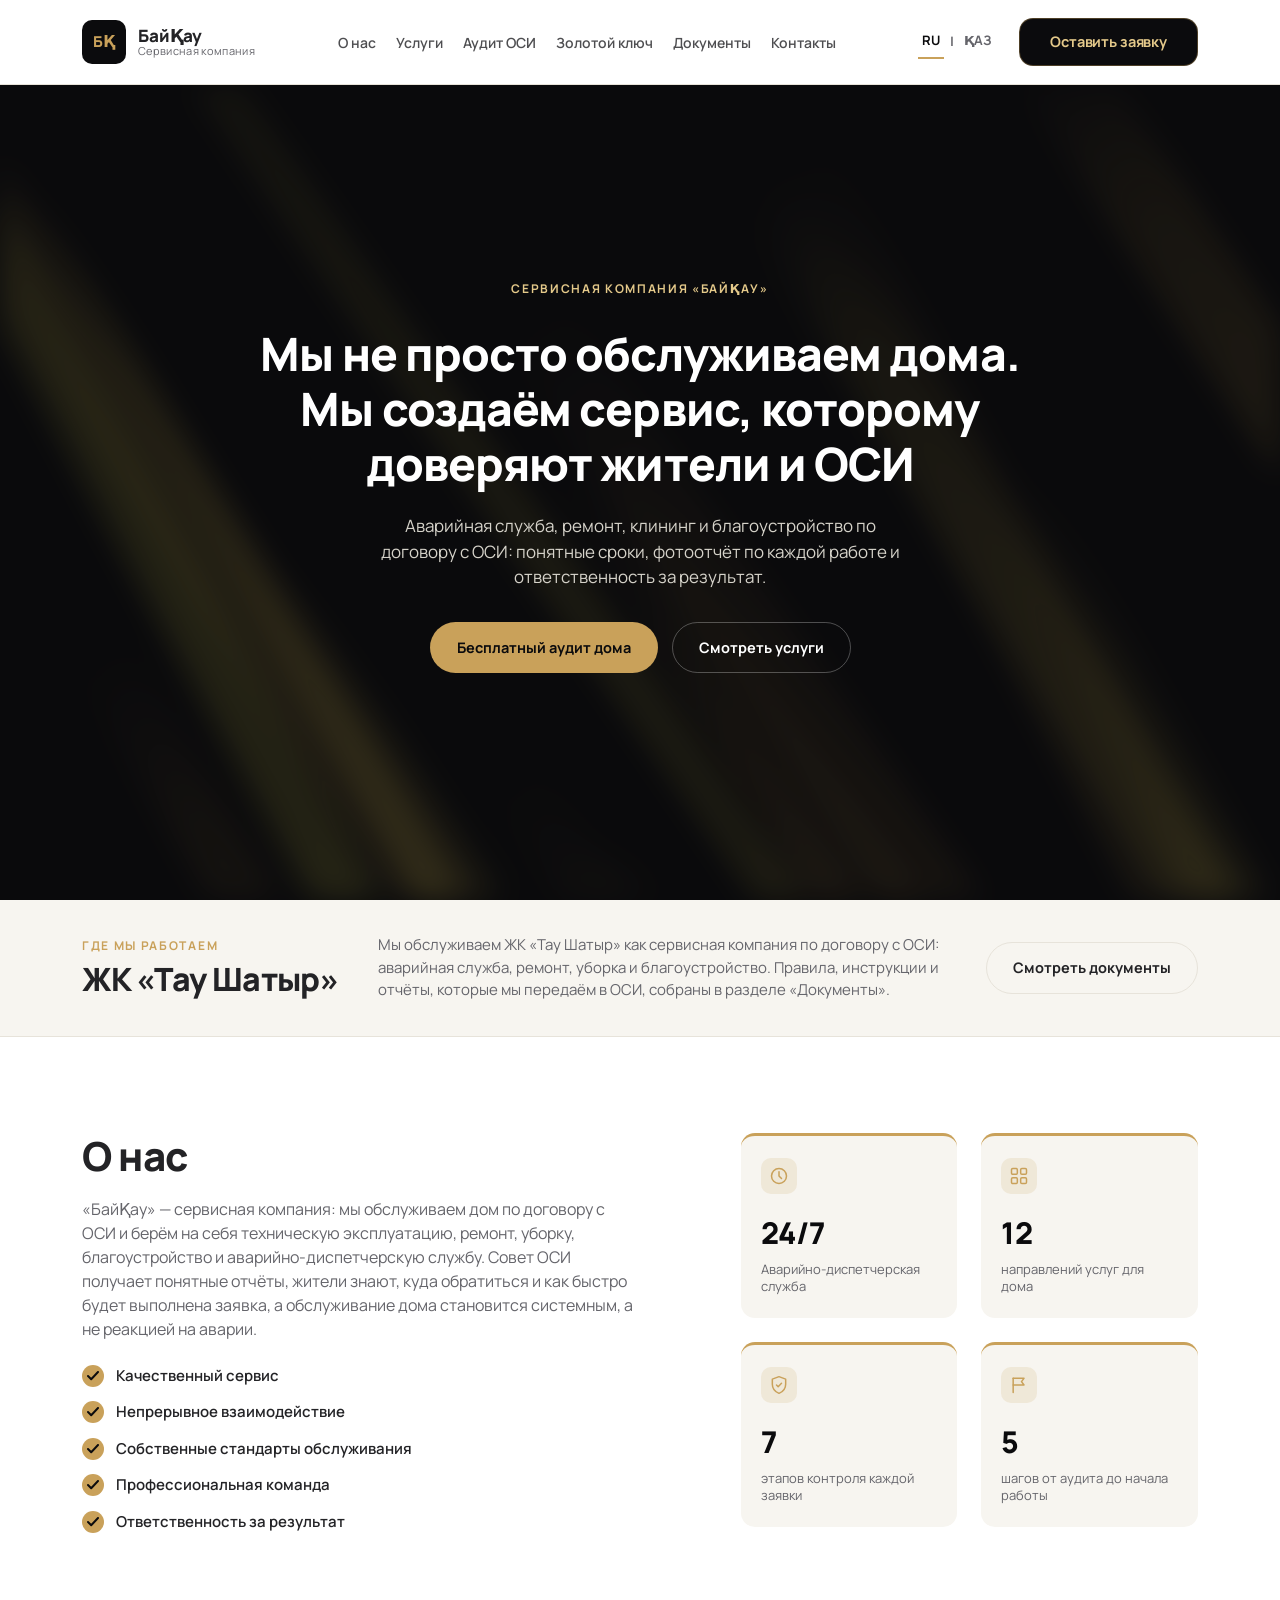
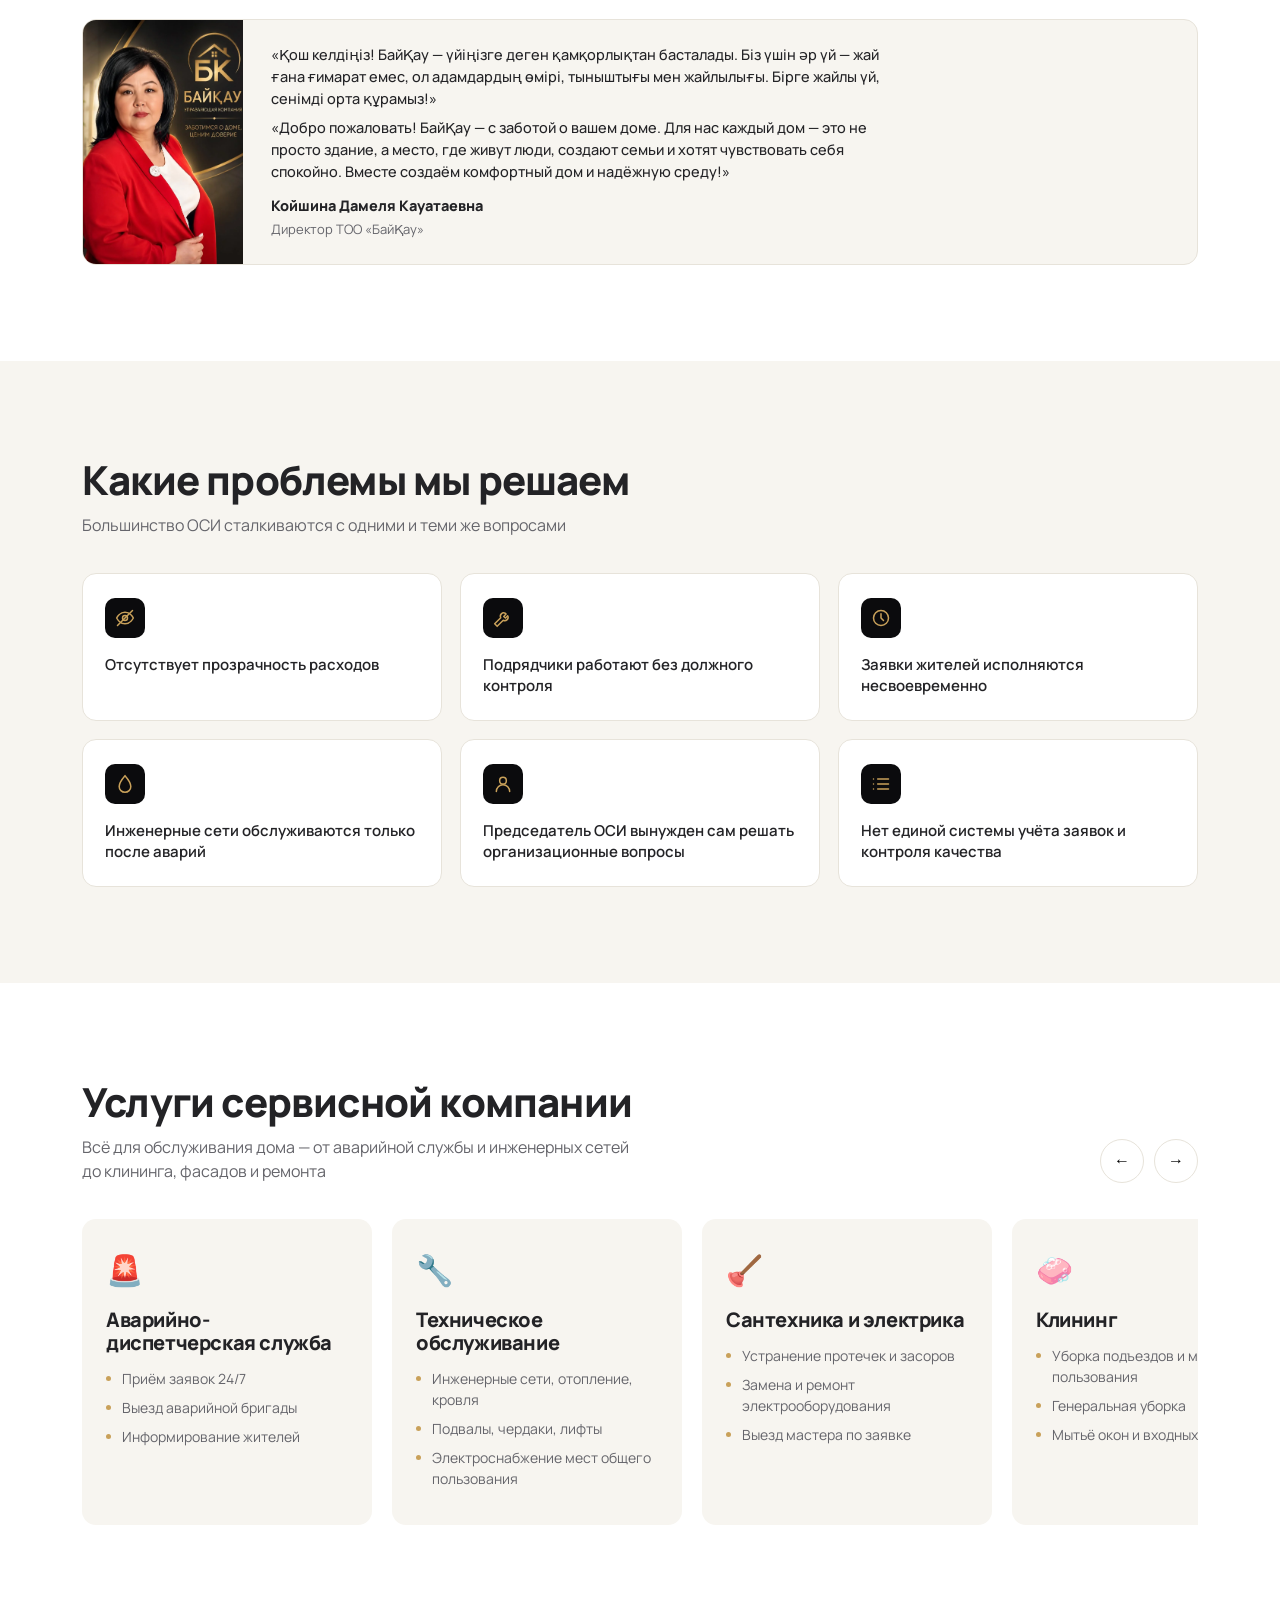
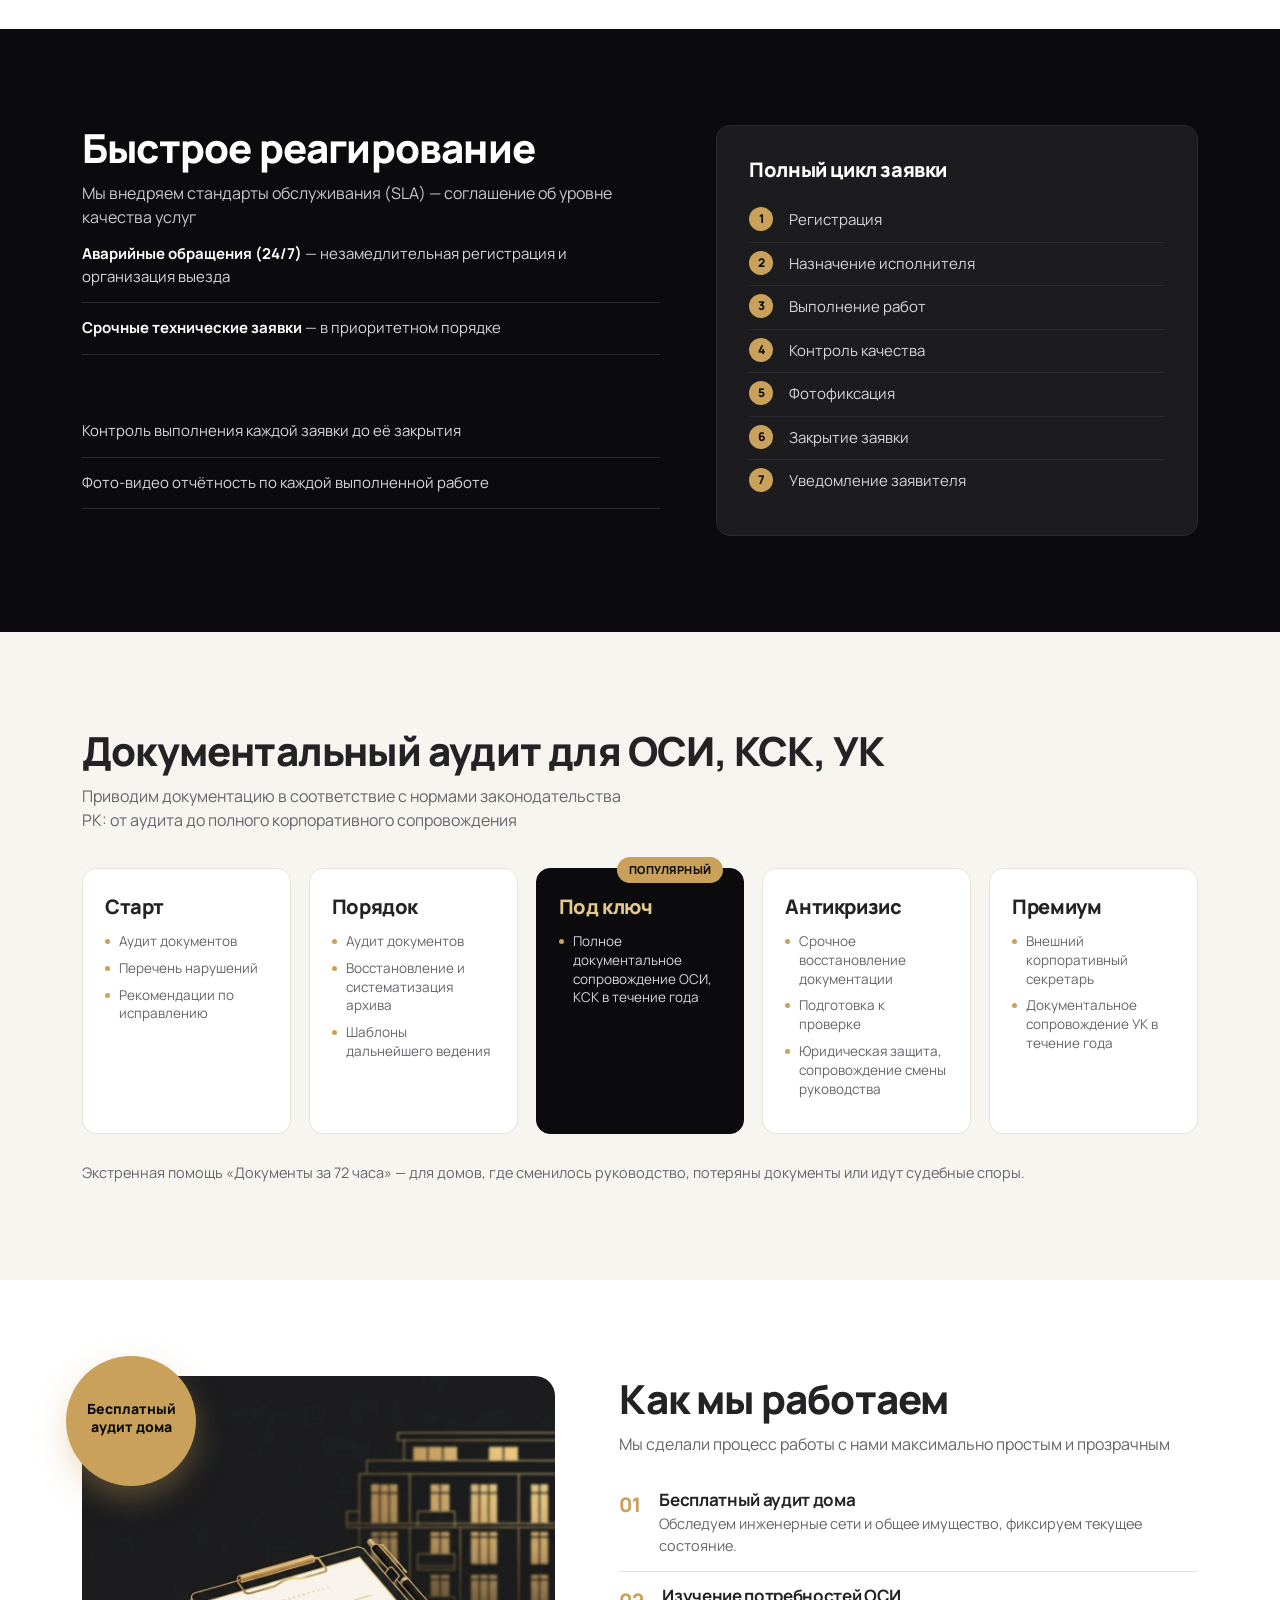
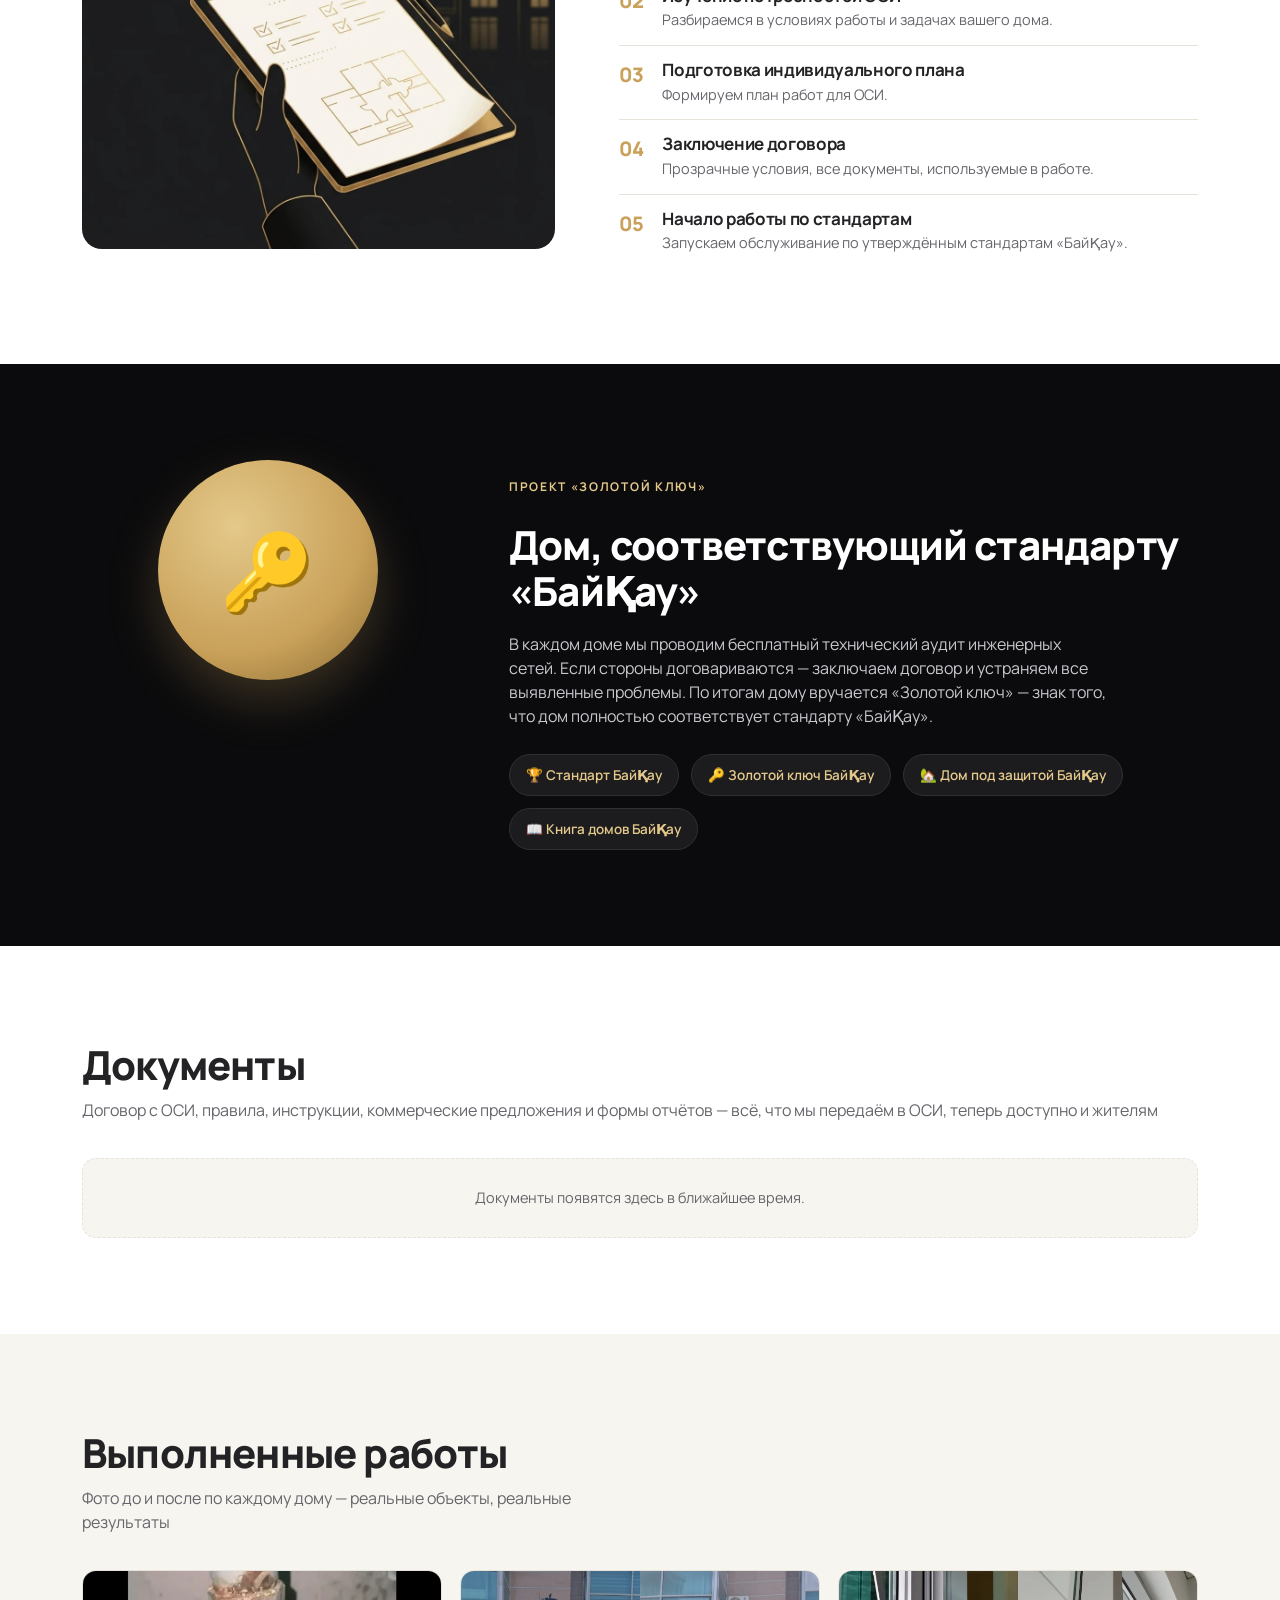
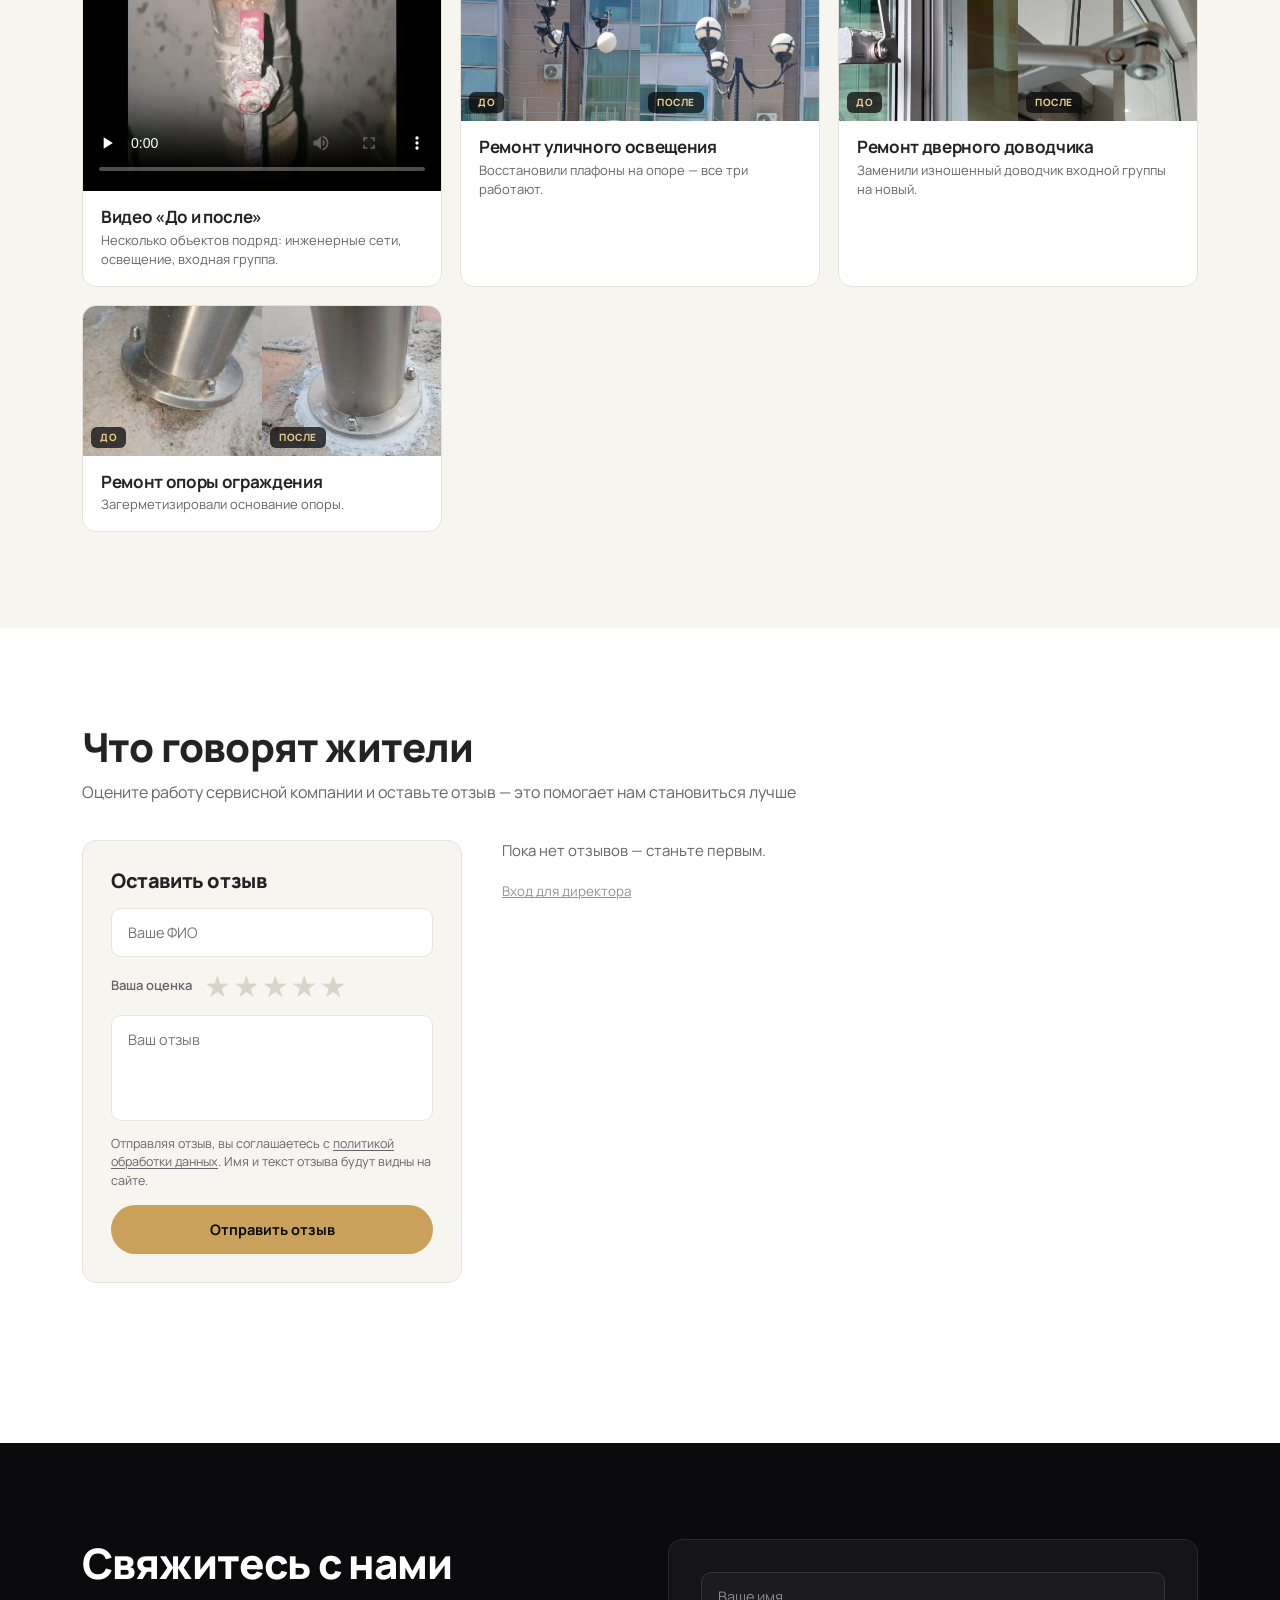
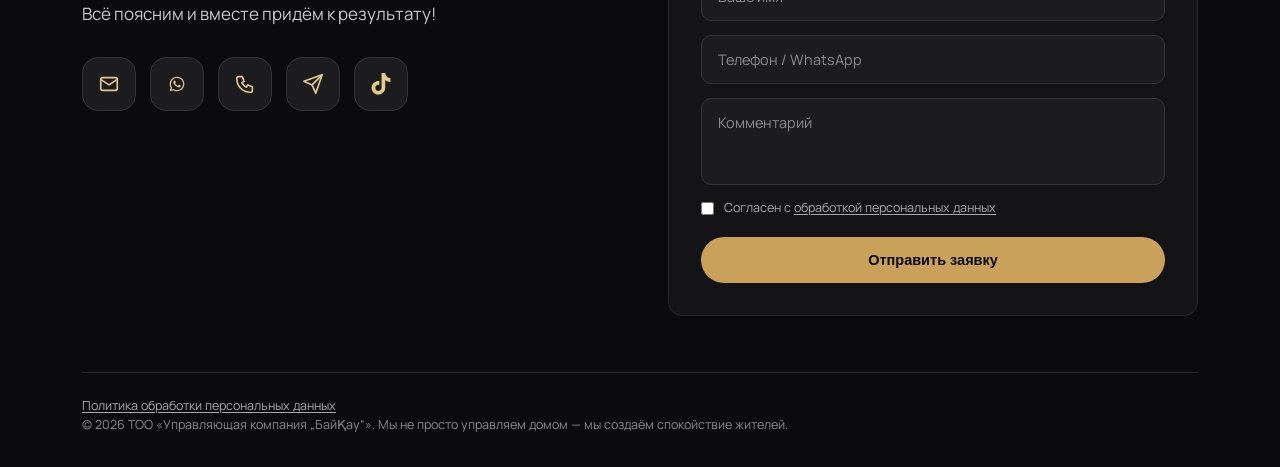
==== commit 94c7791a: "Add files via upload" ====
--- a/index.html
+++ b/index.html
@@ -471,11 +471,11 @@
             <svg viewBox="0 0 24 24" fill="none" stroke="currentColor" stroke-width="1.8" stroke-linecap="round" stroke-linejoin="round"><rect x="3" y="5" width="18" height="14" rx="2"/><path d="M3 7l9 6 9-6"/></svg>
             <span class="dock-tooltip">Почта</span>
           </a>
-          <a class="dock-item" href="https://wa.me/77761497861" target="_blank" rel="noopener" aria-label="WhatsApp">
+          <a class="dock-item" href="https://wa.me/77007802426" target="_blank" rel="noopener" aria-label="WhatsApp">
             <svg viewBox="0 0 24 24" fill="currentColor" xmlns="http://www.w3.org/2000/svg"><path d="M17.6 6.31999C16.8669 5.58141 15.9943 4.99596 15.033 4.59767C14.0716 4.19938 13.0406 3.99622 12 3.99999C10.6089 4.00135 9.24248 4.36819 8.03771 5.06377C6.83294 5.75935 5.83208 6.75926 5.13534 7.96335C4.4386 9.16745 4.07046 10.5335 4.06776 11.9246C4.06507 13.3158 4.42793 14.6832 5.12 15.89L4 20L8.2 18.9C9.35975 19.5452 10.6629 19.8891 11.99 19.9C14.0997 19.9001 16.124 19.0668 17.6222 17.5816C19.1205 16.0965 19.9715 14.0796 19.99 11.97C19.983 10.9173 19.7682 9.87634 19.3581 8.9068C18.948 7.93725 18.3505 7.05819 17.6 6.31999ZM12 18.53C10.8177 18.5308 9.65701 18.213 8.64 17.61L8.4 17.46L5.91 18.12L6.57 15.69L6.41 15.44C5.55925 14.0667 5.24174 12.429 5.51762 10.8372C5.7935 9.24545 6.64361 7.81015 7.9069 6.80322C9.1702 5.79628 10.7589 5.28765 12.3721 5.37368C13.9853 5.4597 15.511 6.13441 16.66 7.26999C17.916 8.49818 18.635 10.1735 18.66 11.93C18.6442 13.6859 17.9355 15.3645 16.6882 16.6006C15.441 17.8366 13.756 18.5301 12 18.53ZM15.61 13.59C15.41 13.49 14.44 13.01 14.26 12.95C14.08 12.89 13.94 12.85 13.81 13.05C13.6144 13.3181 13.404 13.5751 13.18 13.82C13.07 13.96 12.95 13.97 12.75 13.82C11.6097 13.3694 10.6597 12.5394 10.06 11.47C9.85 11.12 10.26 11.14 10.64 10.39C10.6681 10.3359 10.6827 10.2759 10.6827 10.215C10.6827 10.1541 10.6681 10.0941 10.64 10.04C10.64 9.93999 10.19 8.95999 10.03 8.56999C9.87 8.17999 9.71 8.23999 9.58 8.22999H9.19C9.08895 8.23154 8.9894 8.25465 8.898 8.29776C8.8066 8.34087 8.72546 8.403 8.66 8.47999C8.43562 8.69817 8.26061 8.96191 8.14676 9.25343C8.03291 9.54495 7.98287 9.85749 8 10.17C8.0627 10.9181 8.34443 11.6311 8.81 12.22C9.6622 13.4958 10.8301 14.5293 12.2 15.22C12.9185 15.6394 13.7535 15.8148 14.58 15.72C14.8552 15.6654 15.1159 15.5535 15.345 15.3915C15.5742 15.2296 15.7667 15.0212 15.91 14.78C16.0428 14.4856 16.0846 14.1583 16.03 13.84C15.94 13.74 15.81 13.69 15.61 13.59Z"/></svg>
             <span class="dock-tooltip">WhatsApp</span>
           </a>
-          <a class="dock-item" href="tel:+77761412999" aria-label="Технический отдел">
+          <a class="dock-item" href="tel:+77007802426" aria-label="Технический отдел">
             <svg viewBox="0 0 24 24" fill="none" stroke="currentColor" stroke-width="1.8" stroke-linecap="round" stroke-linejoin="round"><path d="M5 4h4l2 5-2.5 1.5a11 11 0 0 0 5 5L15 13l5 2v4a2 2 0 0 1-2 2C9.6 21 3 14.4 3 6a2 2 0 0 1 2-2Z"/></svg>
             <span class="dock-tooltip">Тех. отдел</span>
           </a>
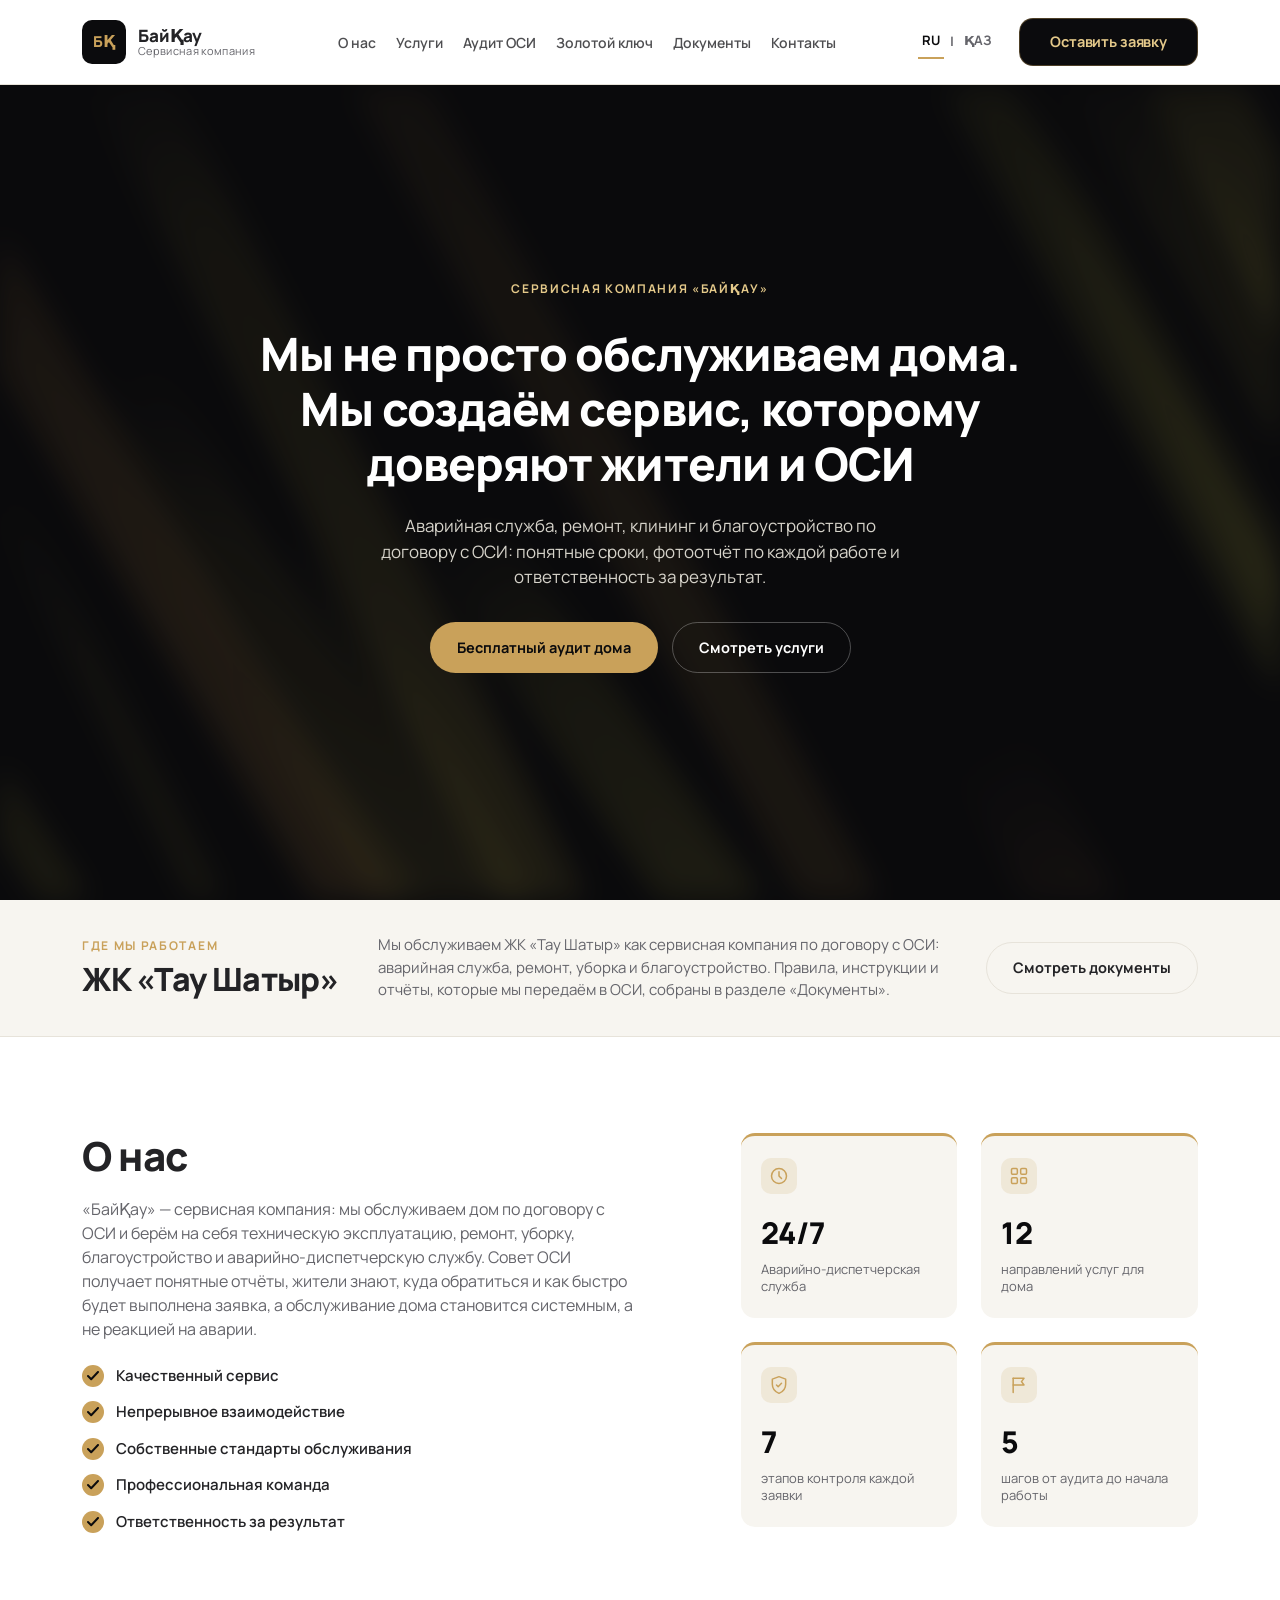
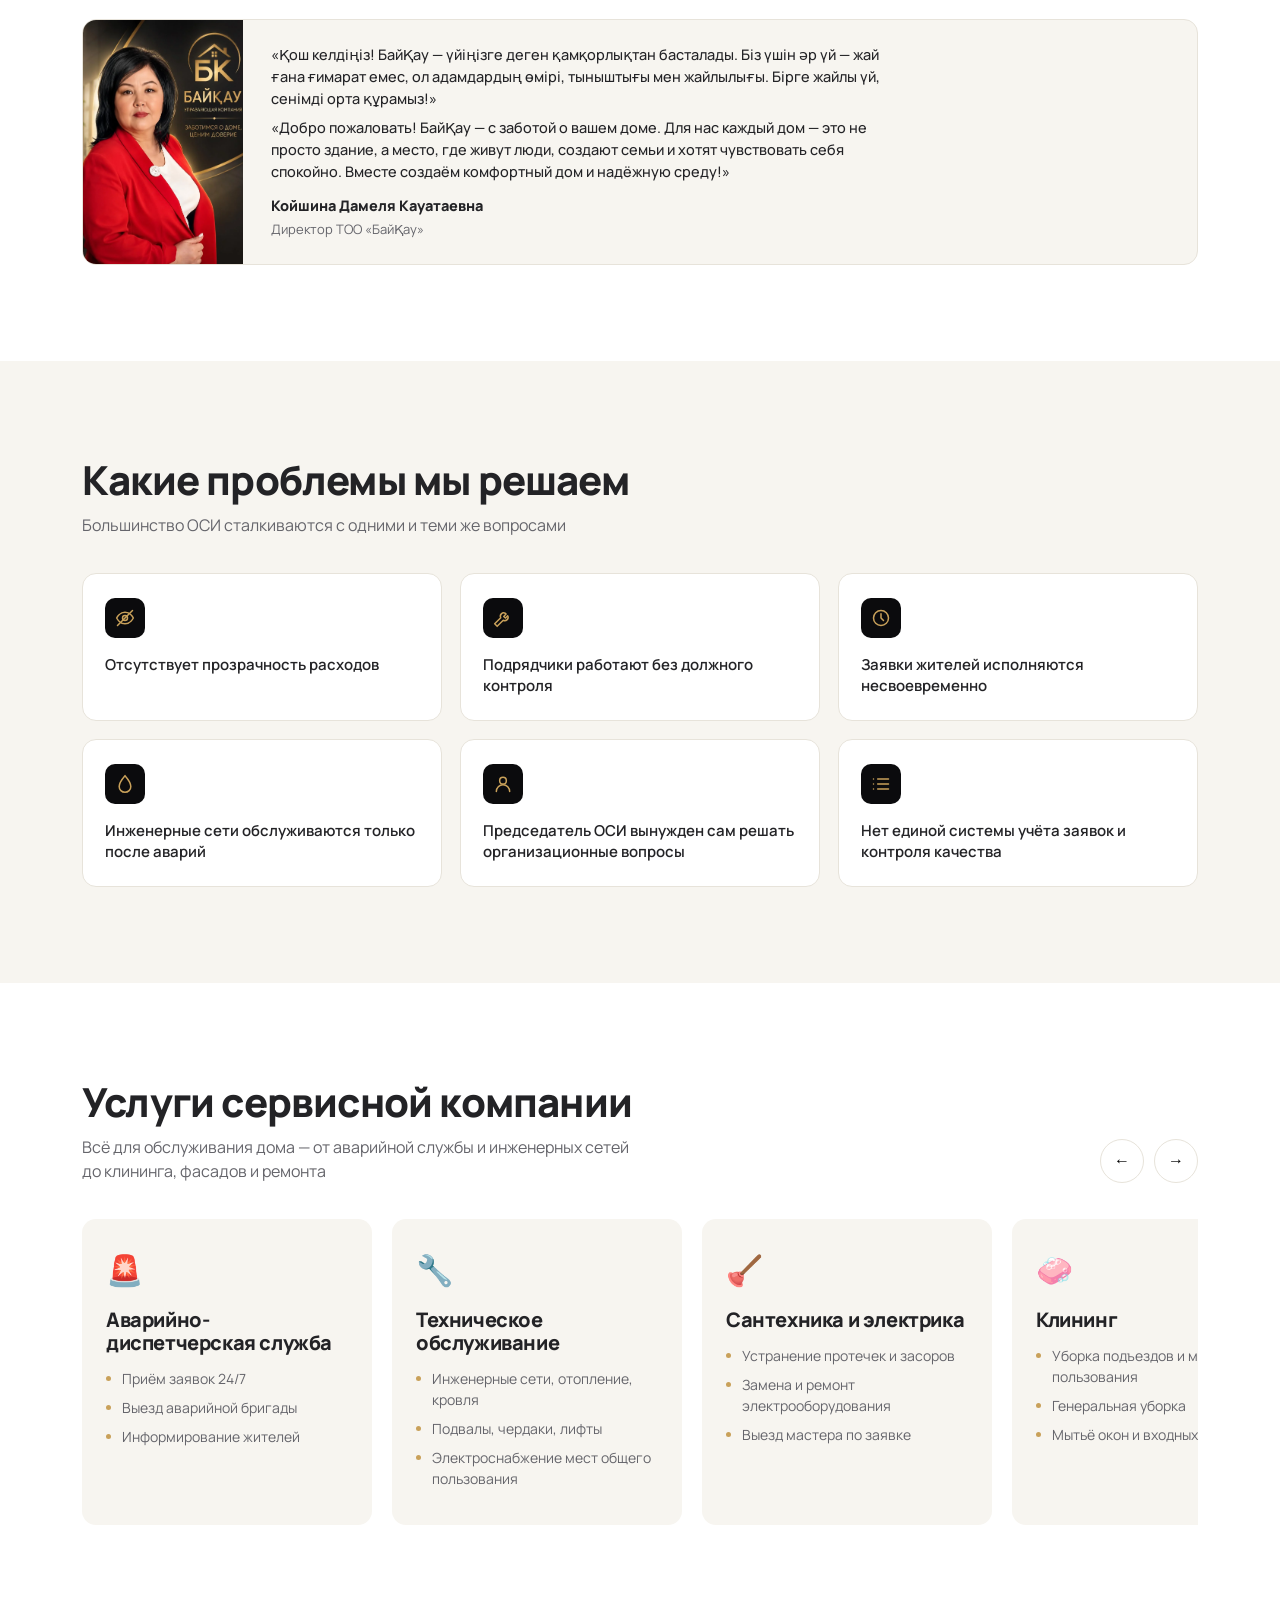
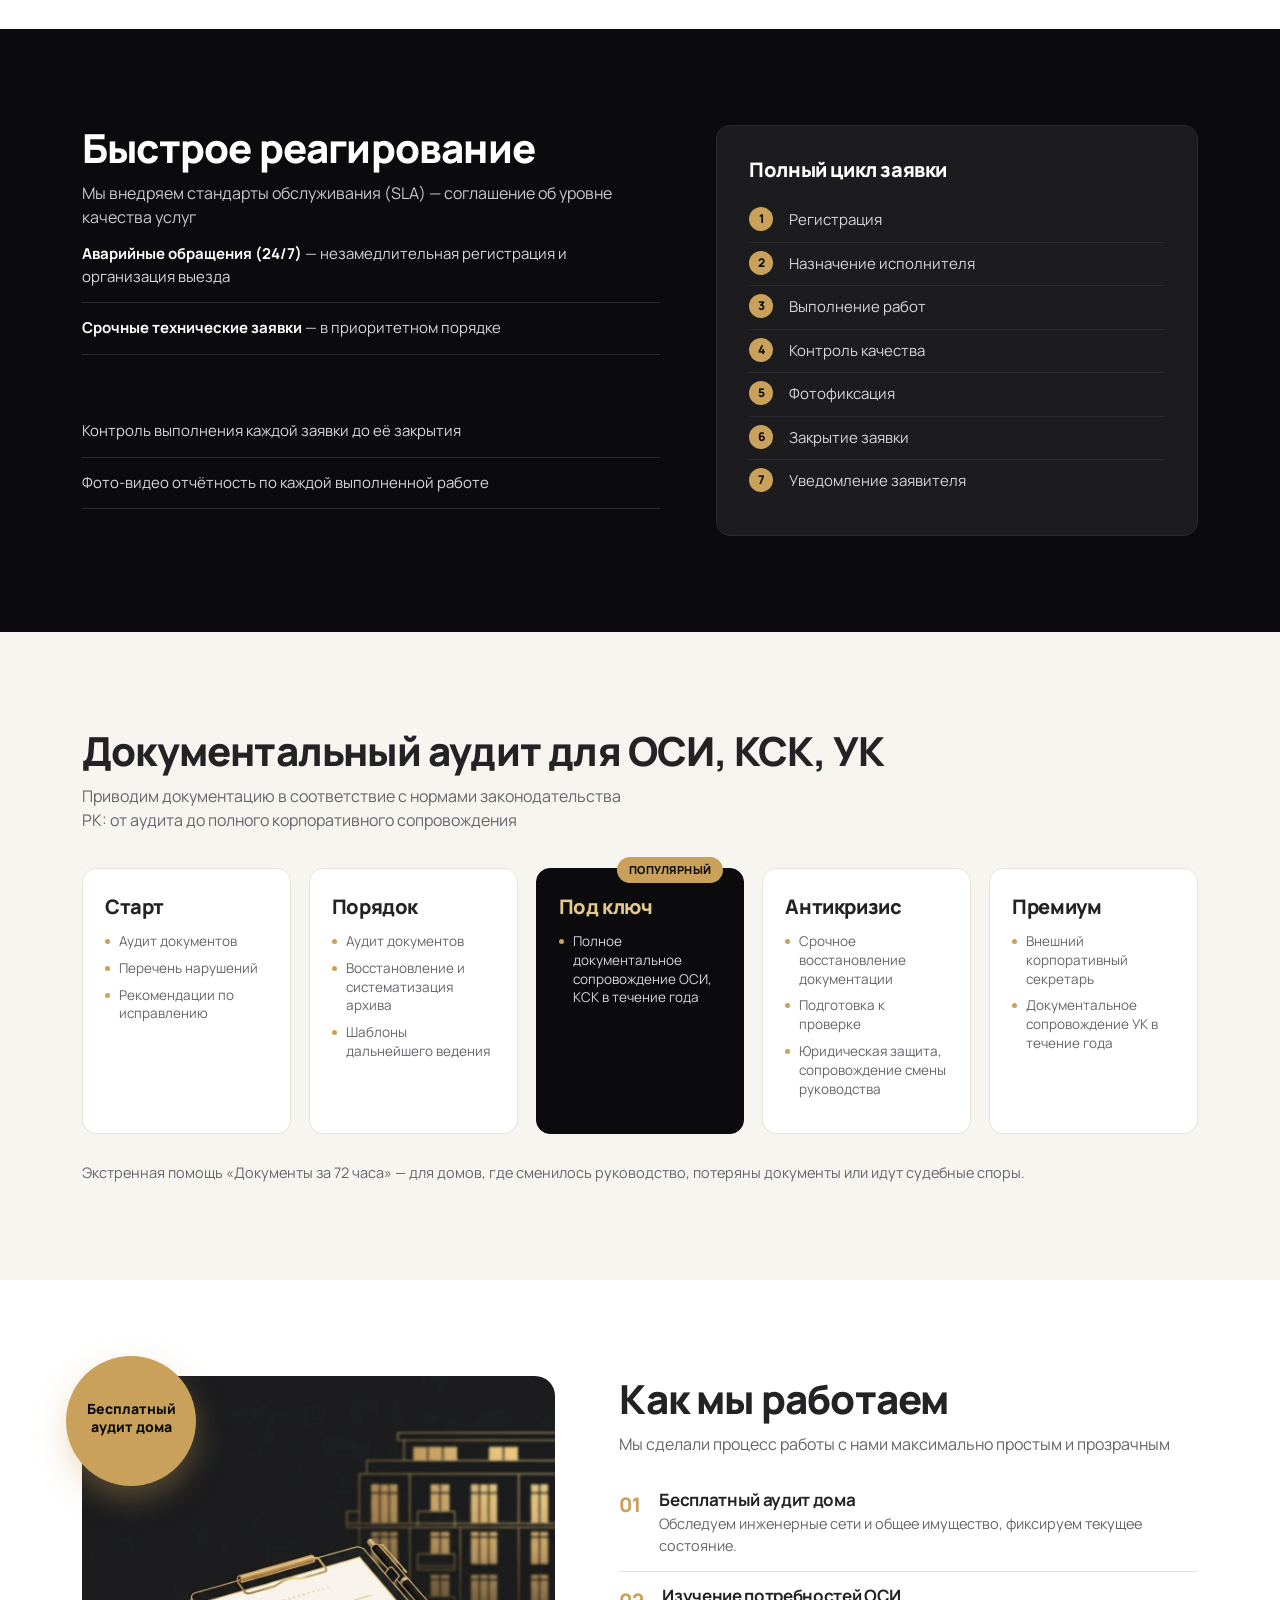
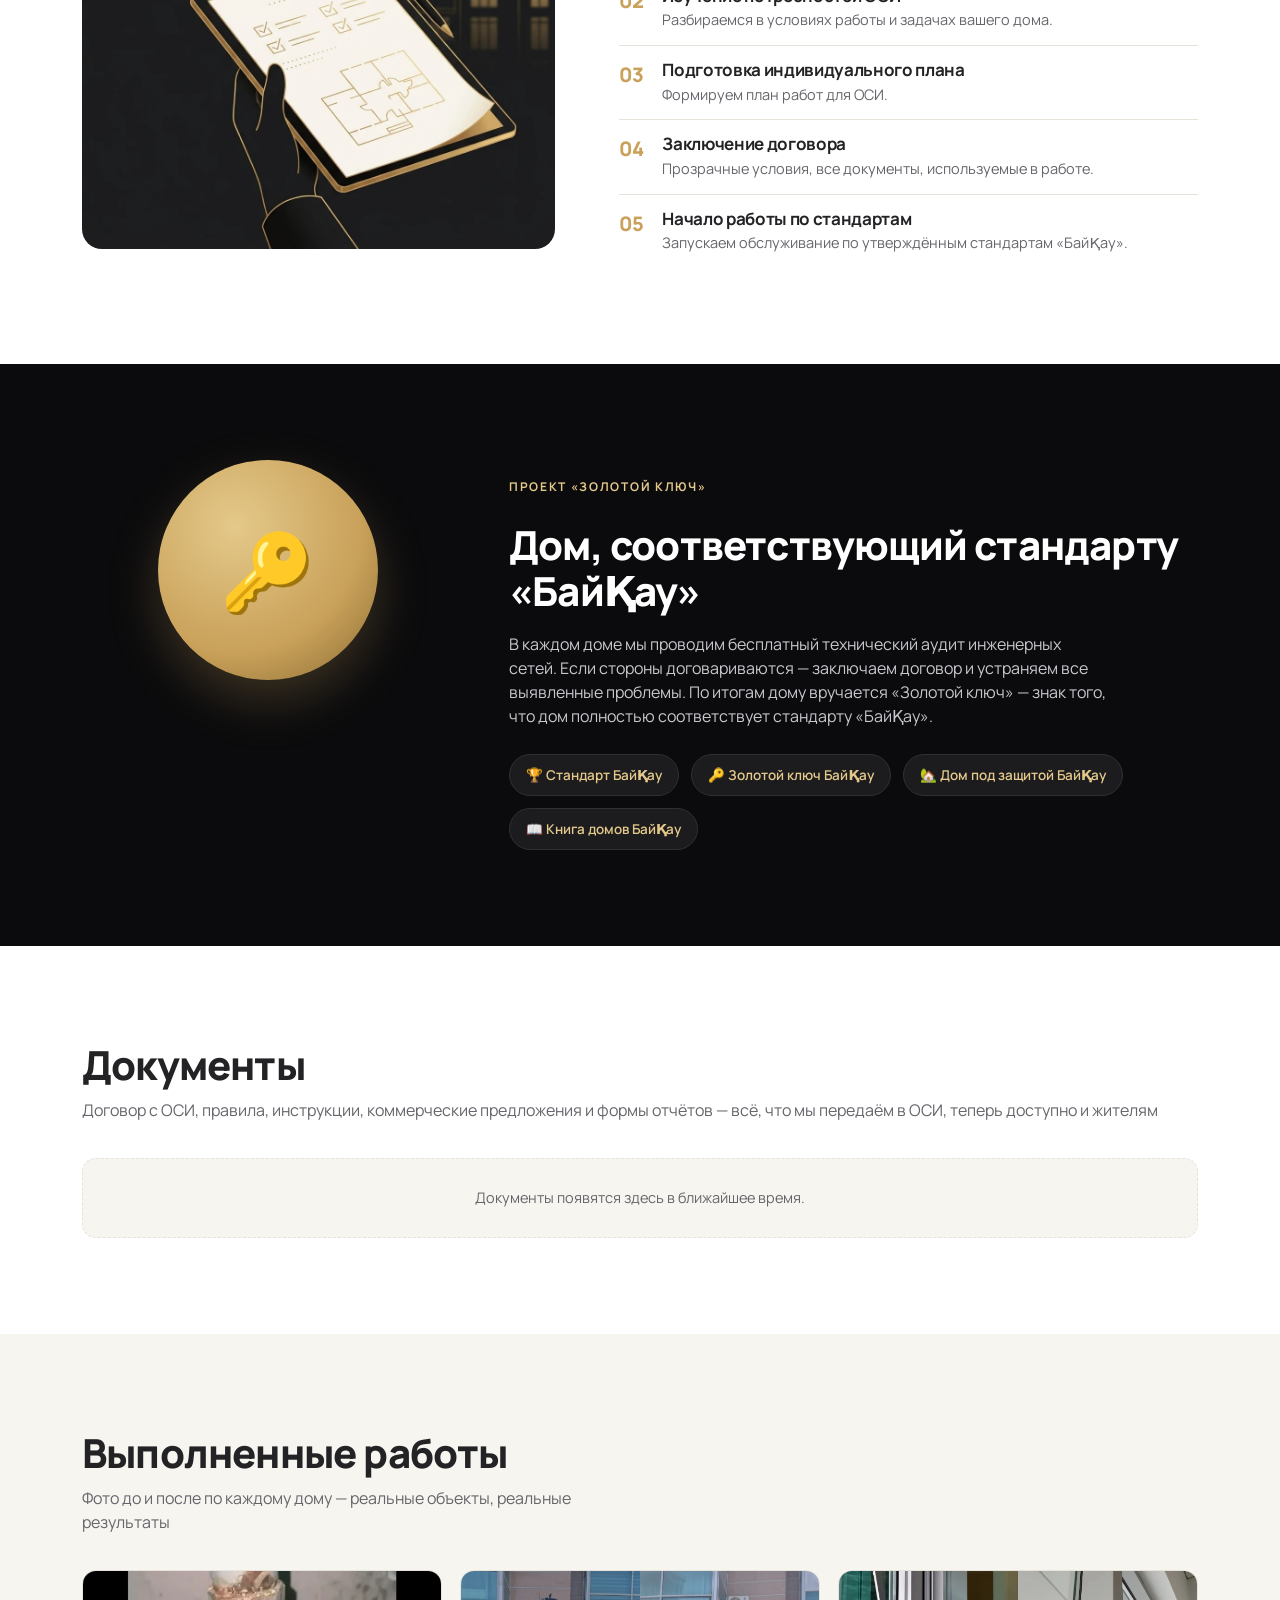
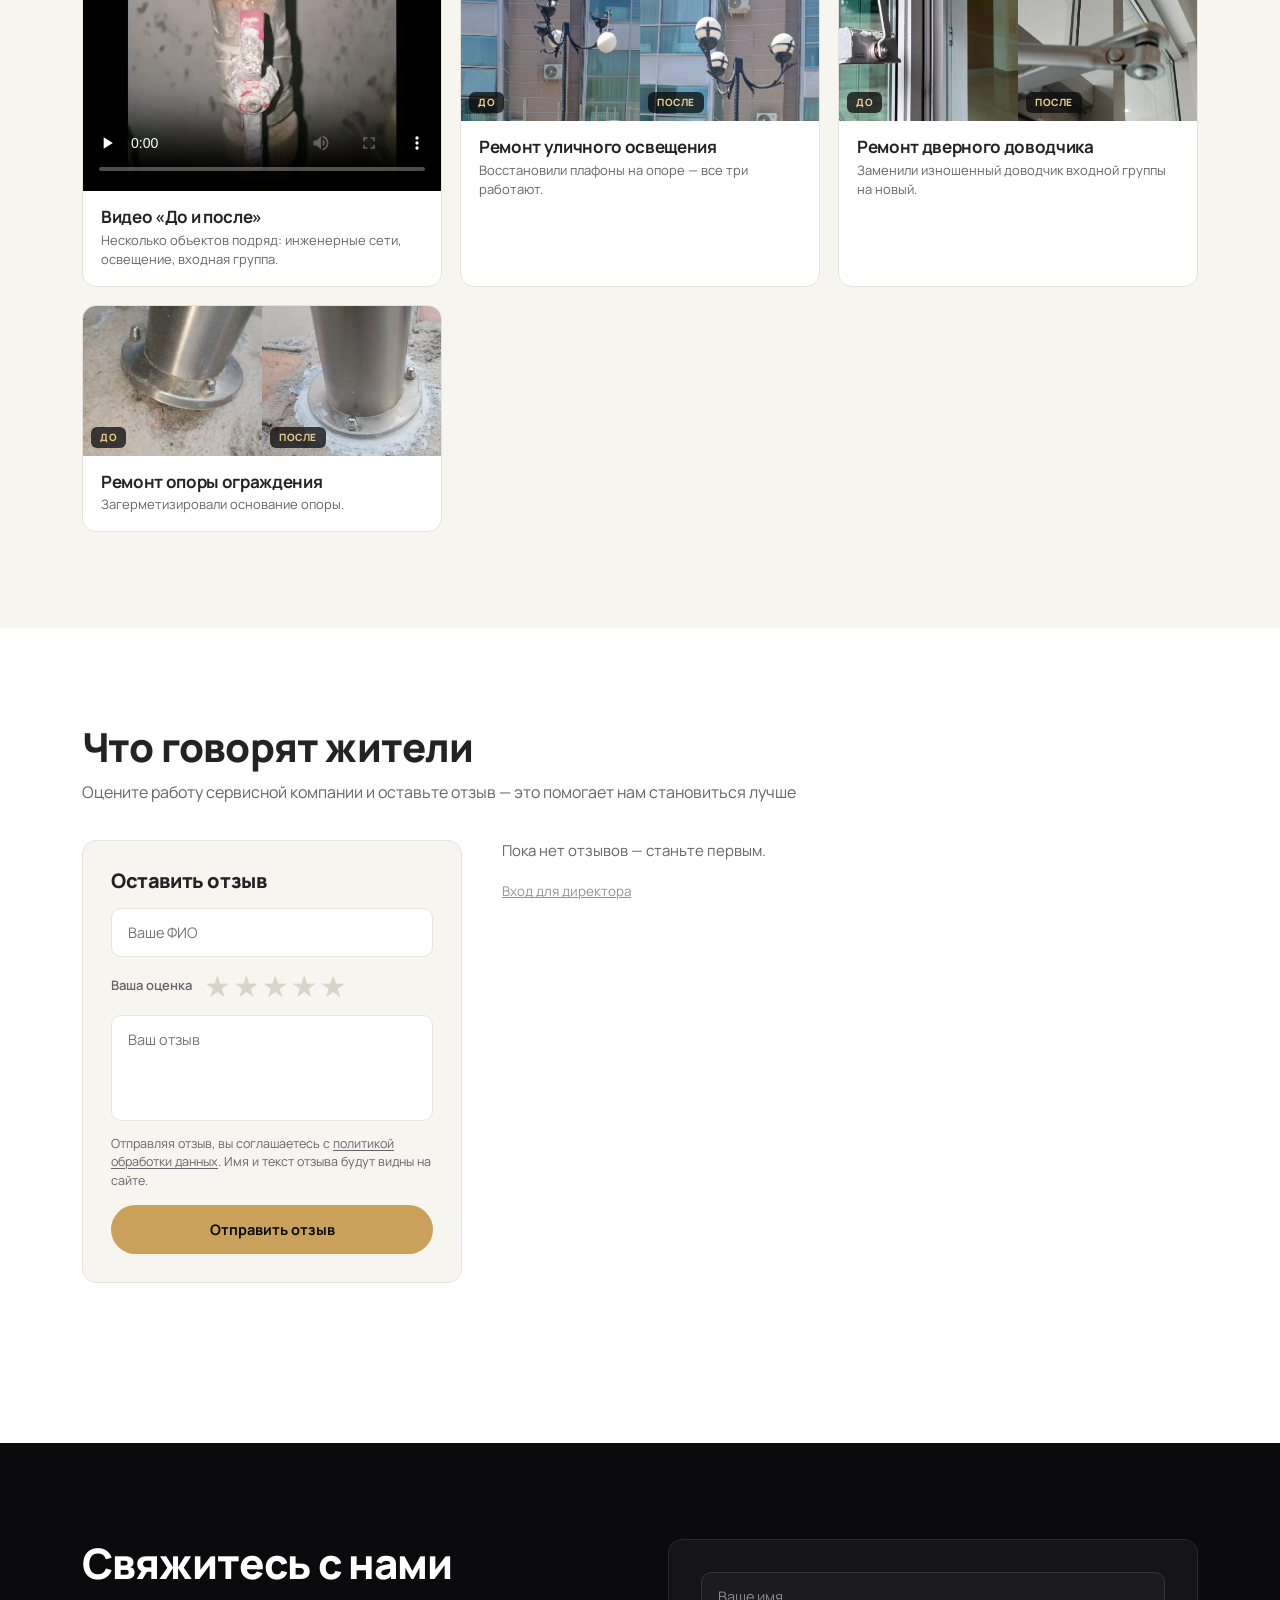
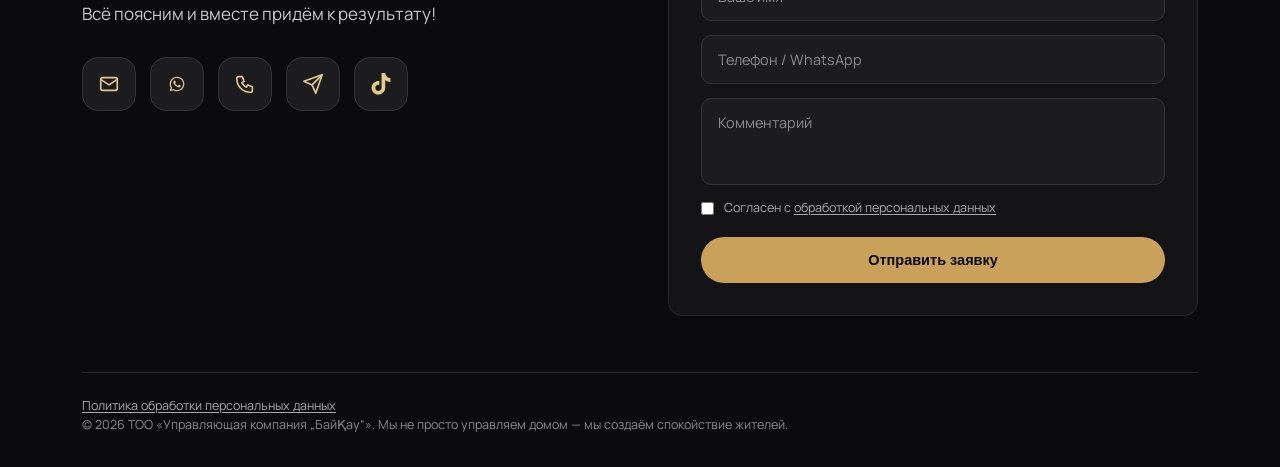
==== commit a139f9d0: "Add files via upload" ====
--- a/index.html
+++ b/index.html
@@ -467,7 +467,7 @@
         <h2>Свяжитесь с нами</h2>
         <p>Всё поясним и вместе придём к результату!</p>
         <div class="contact-dock">
-          <a class="dock-item" href="mailto:baikau2017@gmail.com" aria-label="Email">
+          <a class="dock-item" href="mailto:baiqau2017@gmail.com" aria-label="Email">
             <svg viewBox="0 0 24 24" fill="none" stroke="currentColor" stroke-width="1.8" stroke-linecap="round" stroke-linejoin="round"><rect x="3" y="5" width="18" height="14" rx="2"/><path d="M3 7l9 6 9-6"/></svg>
             <span class="dock-tooltip">Почта</span>
           </a>
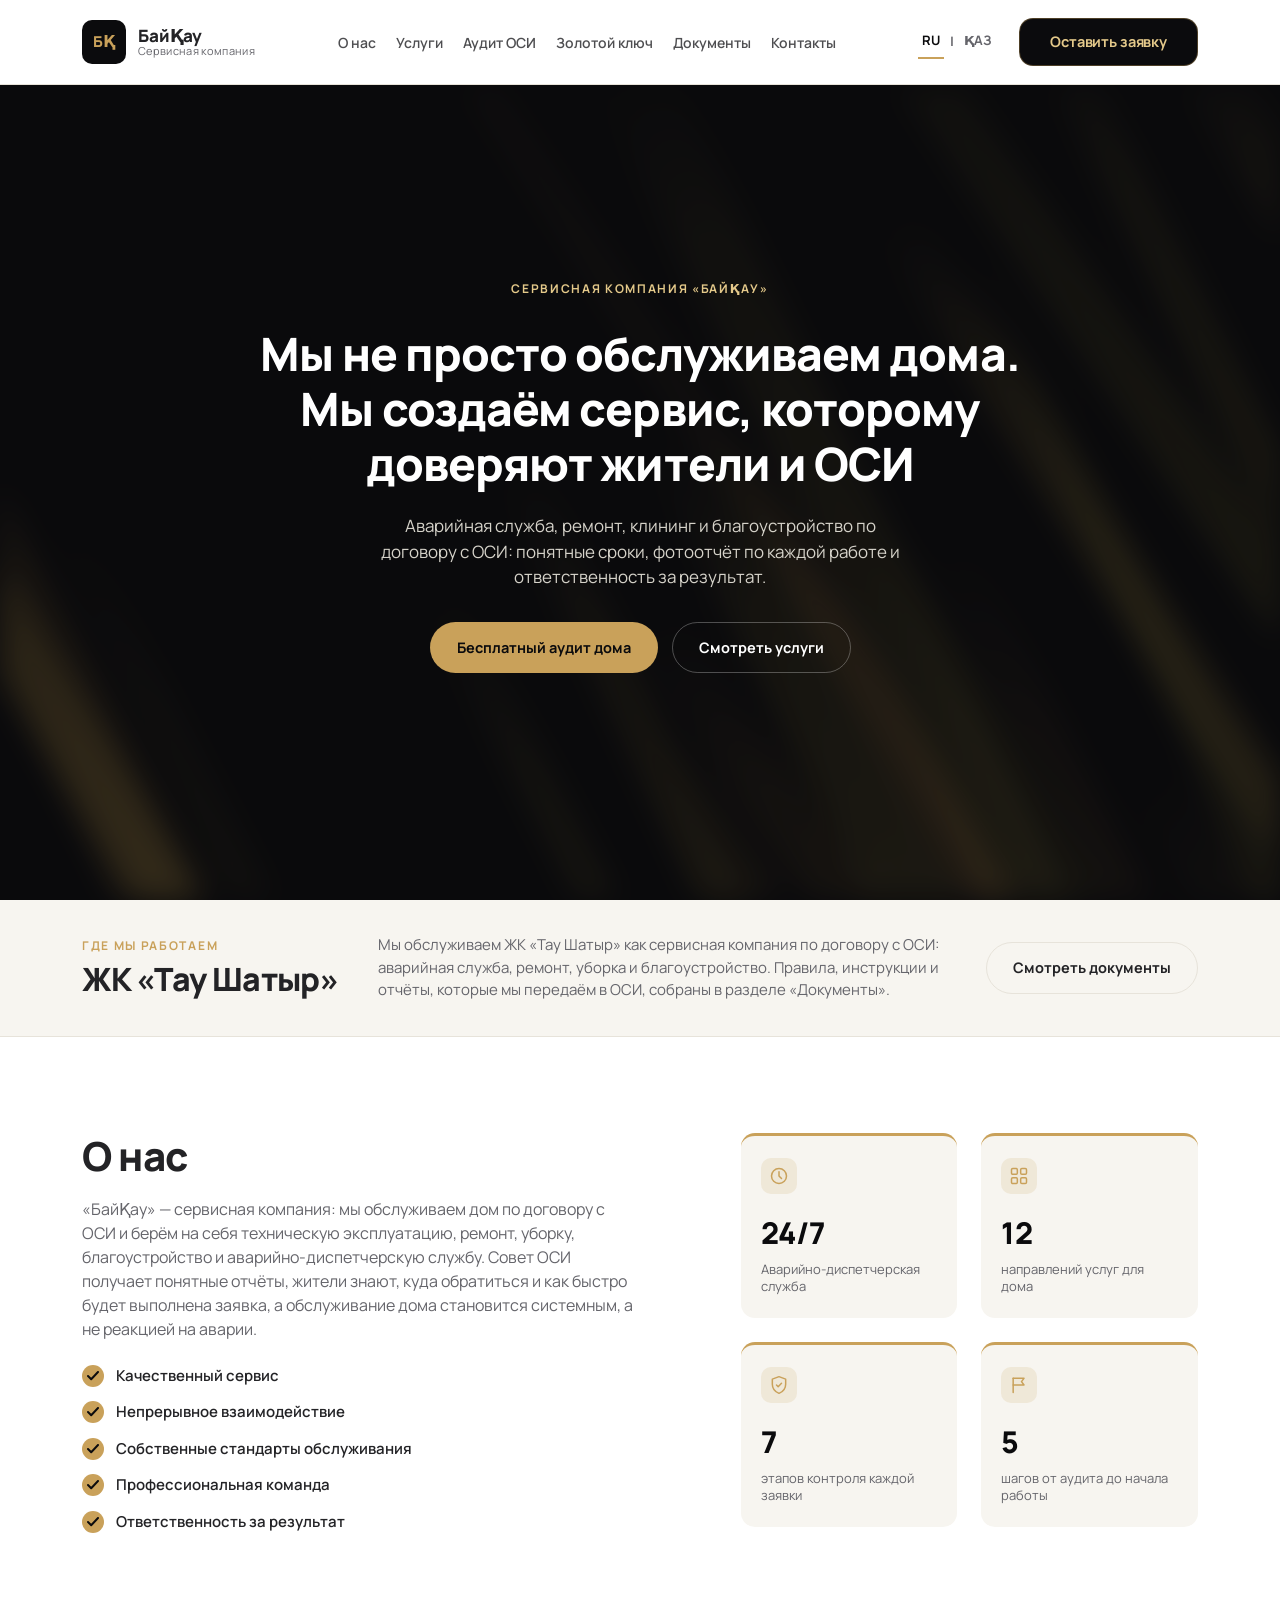
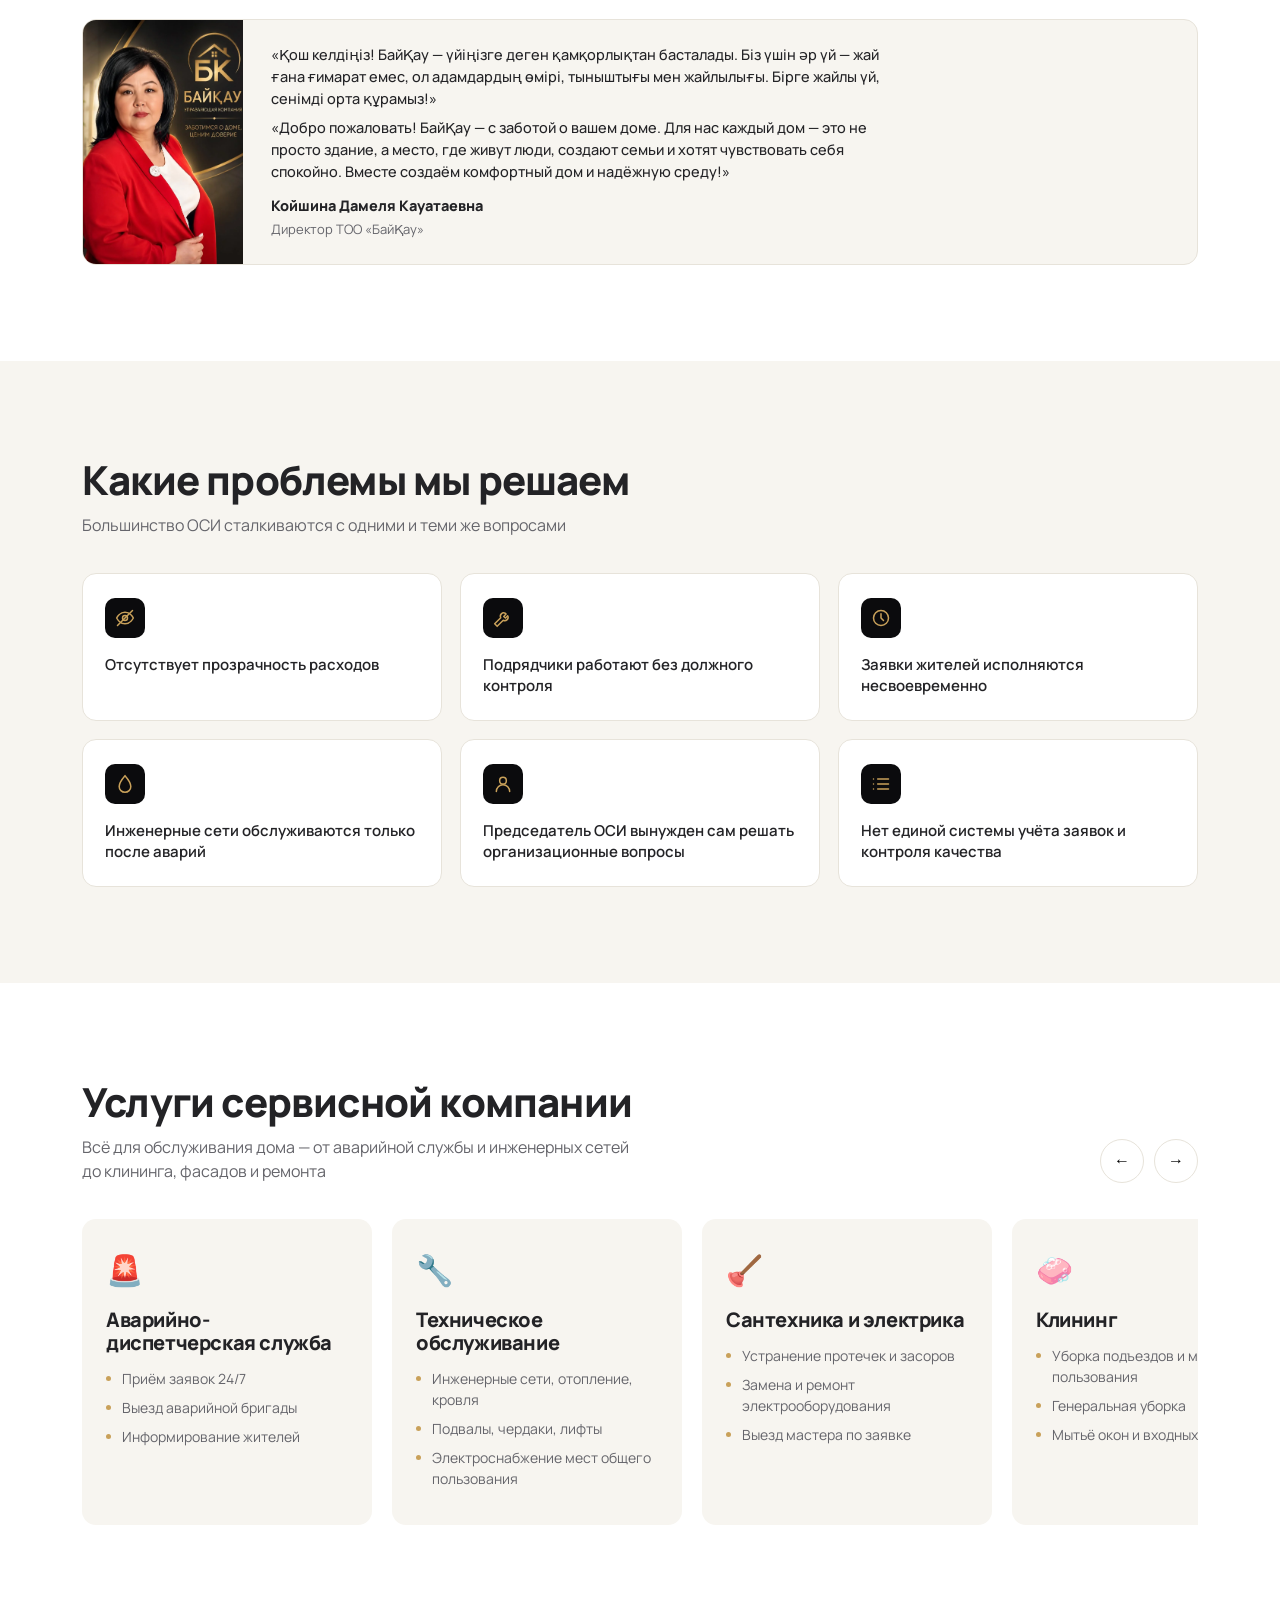
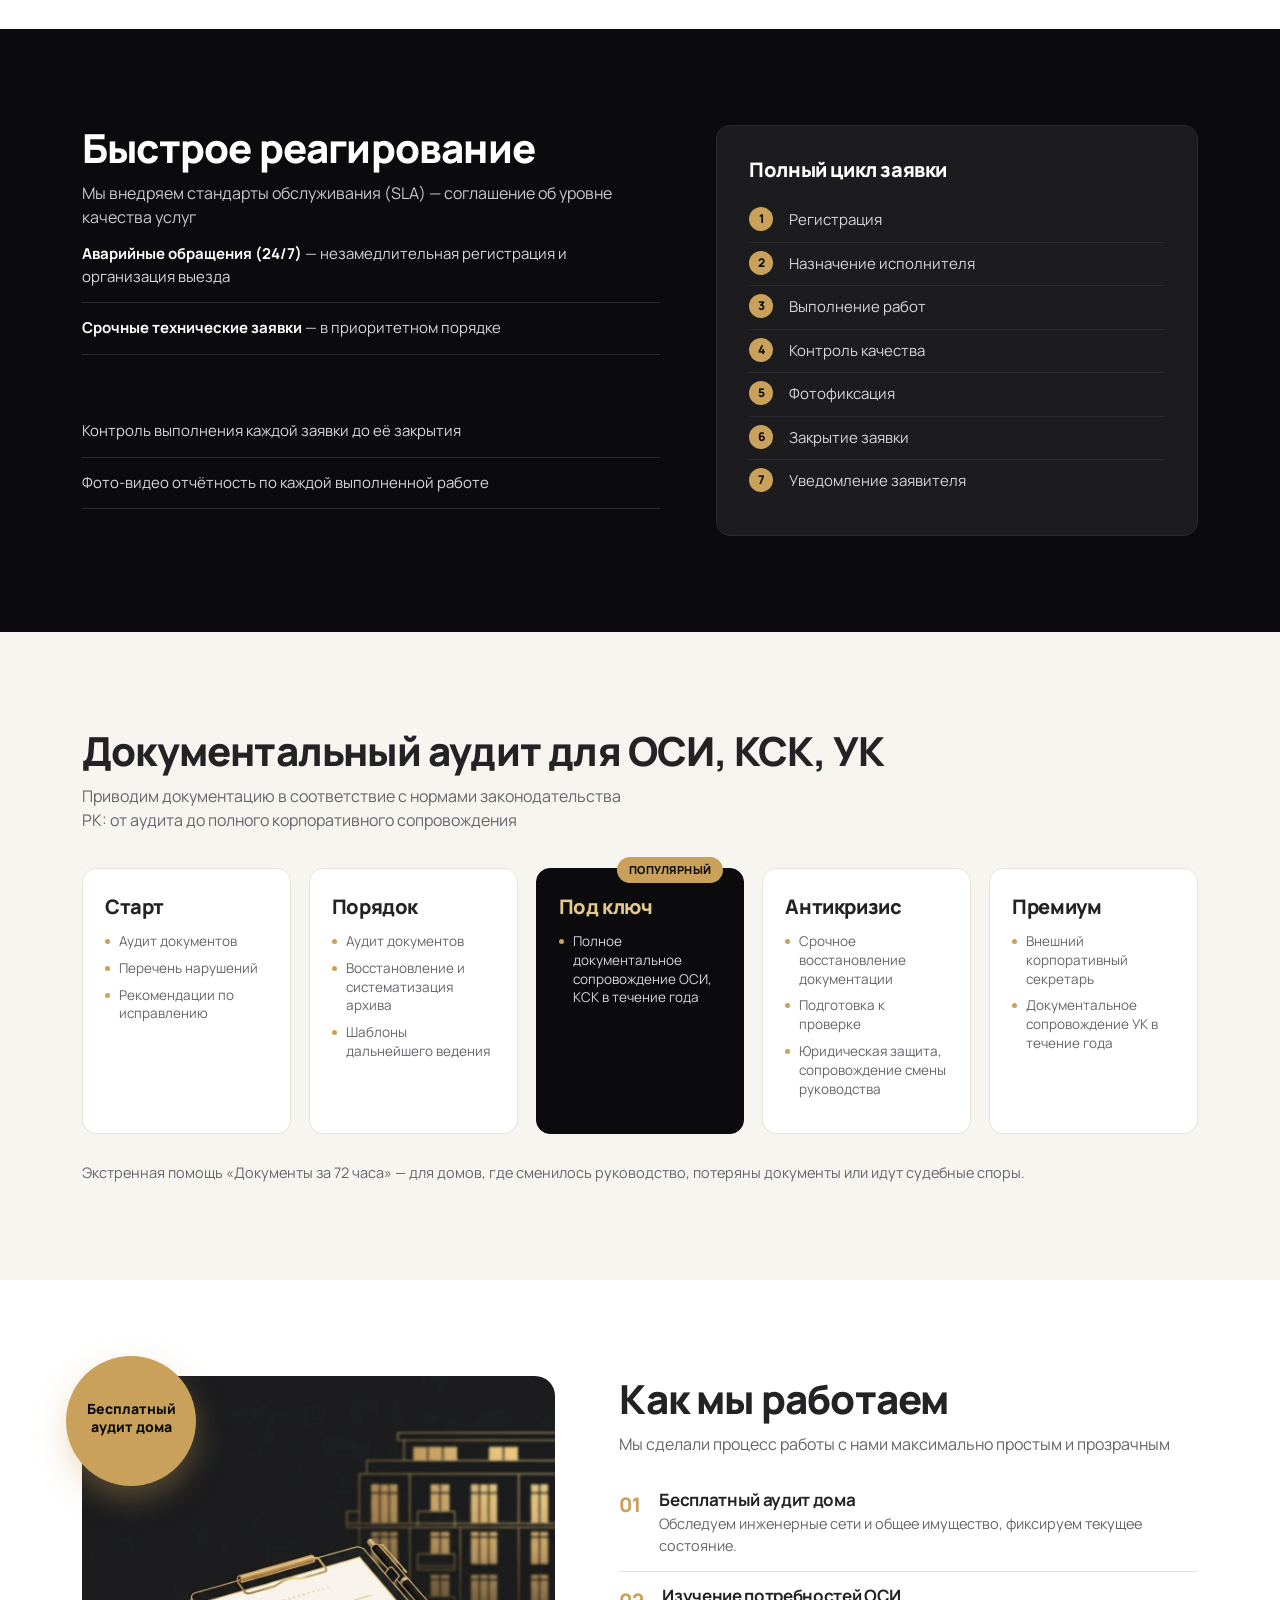
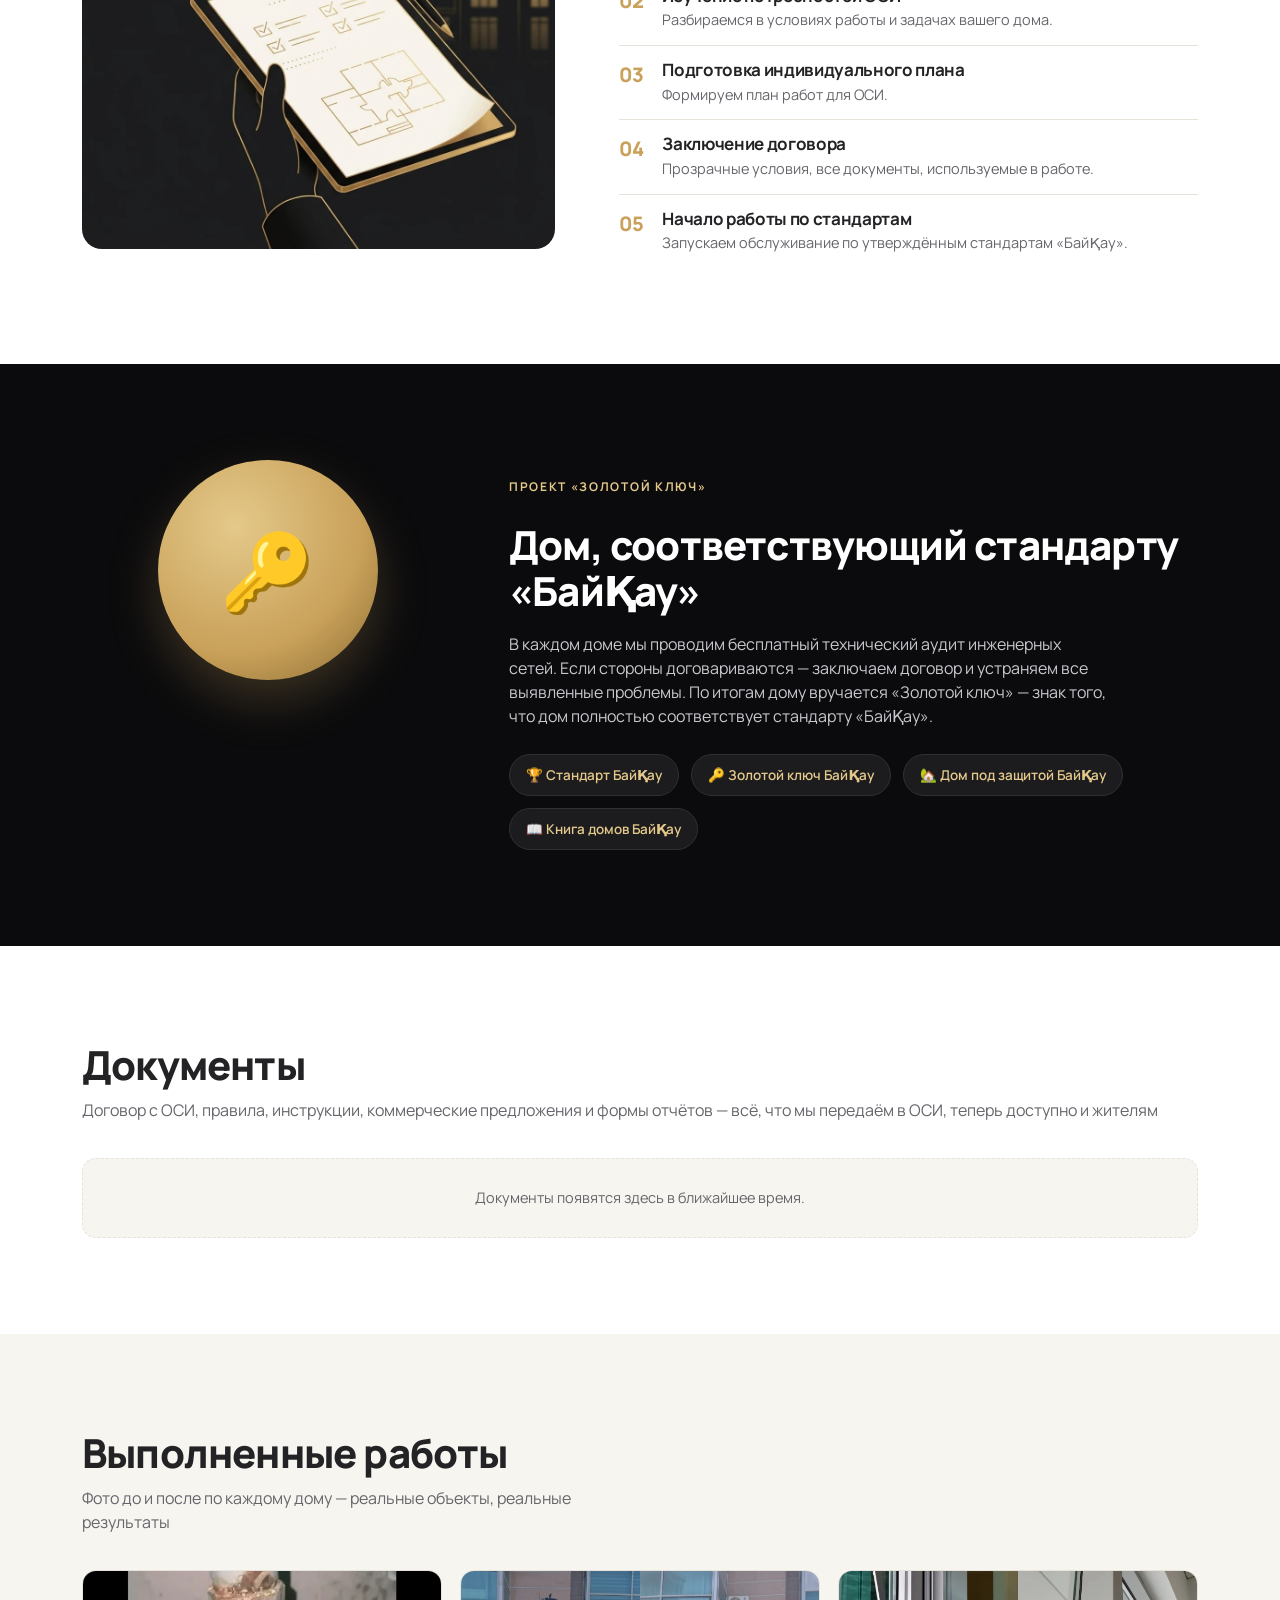
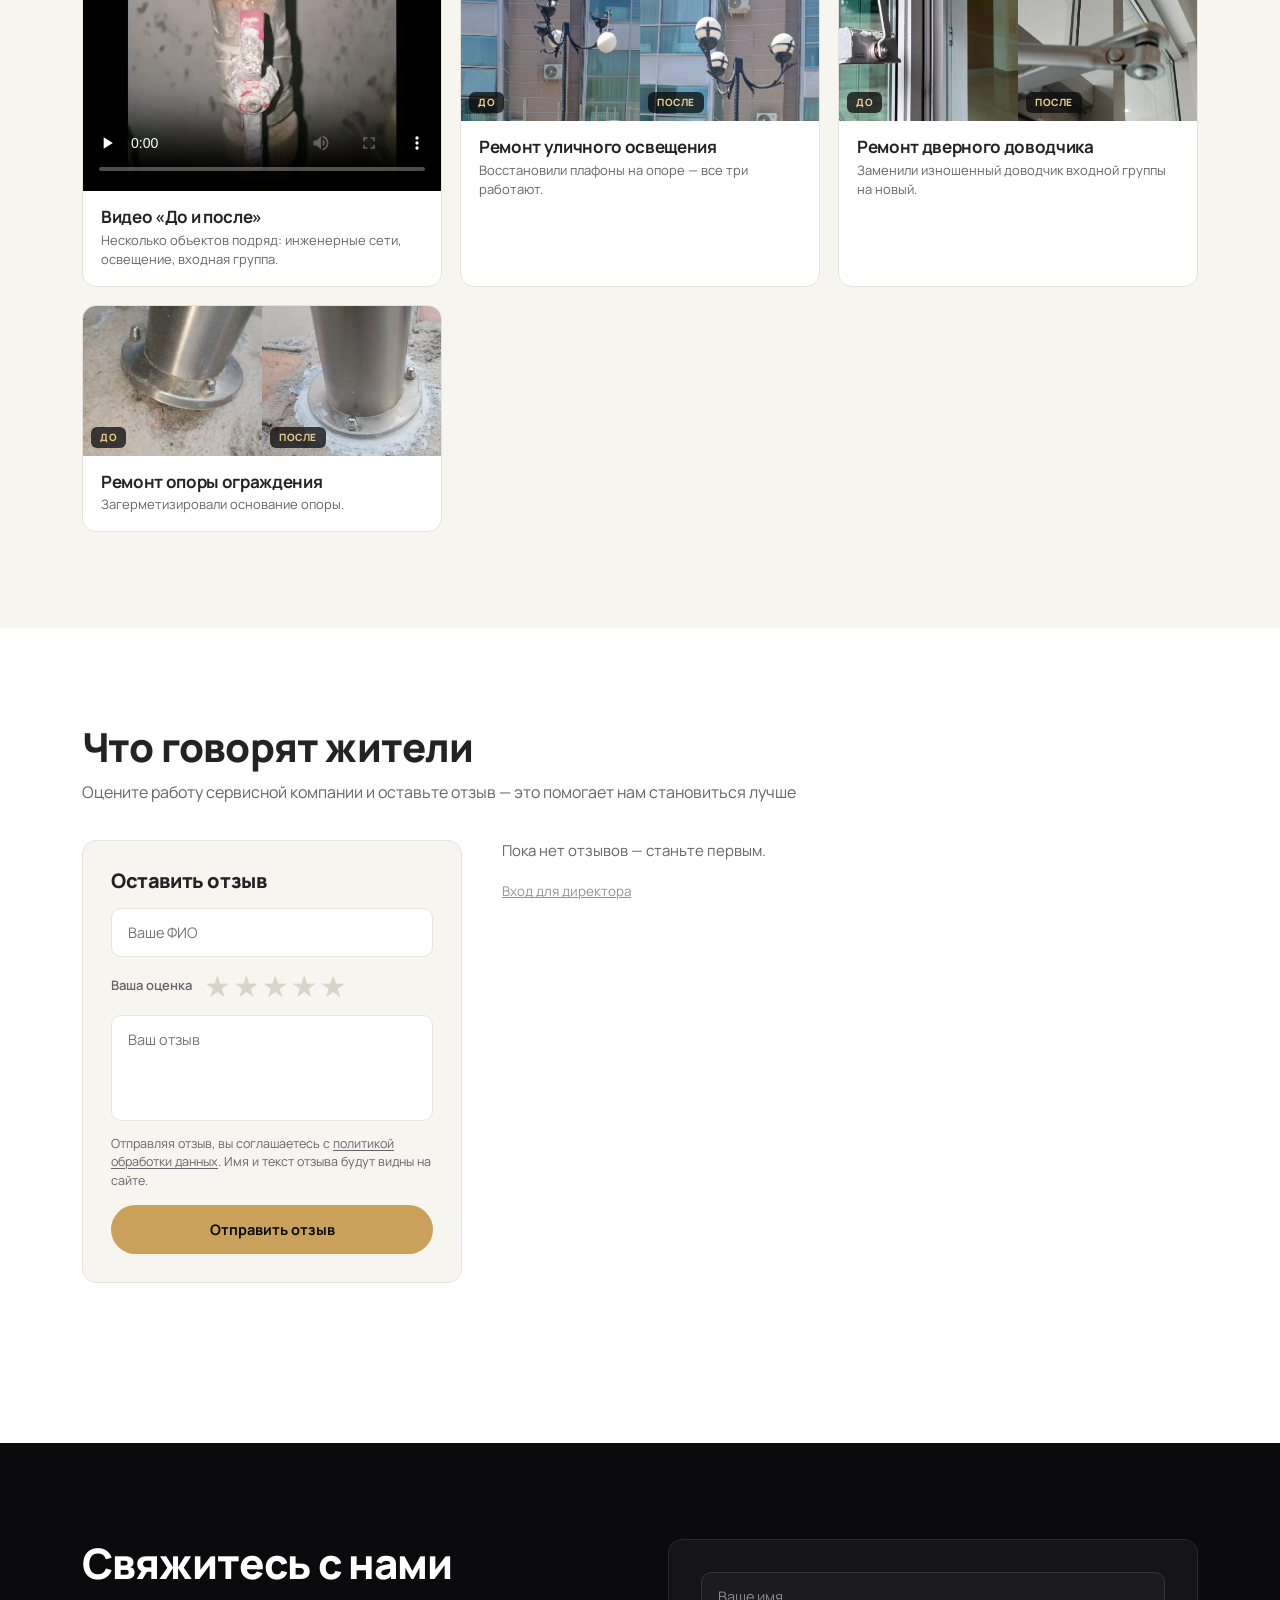
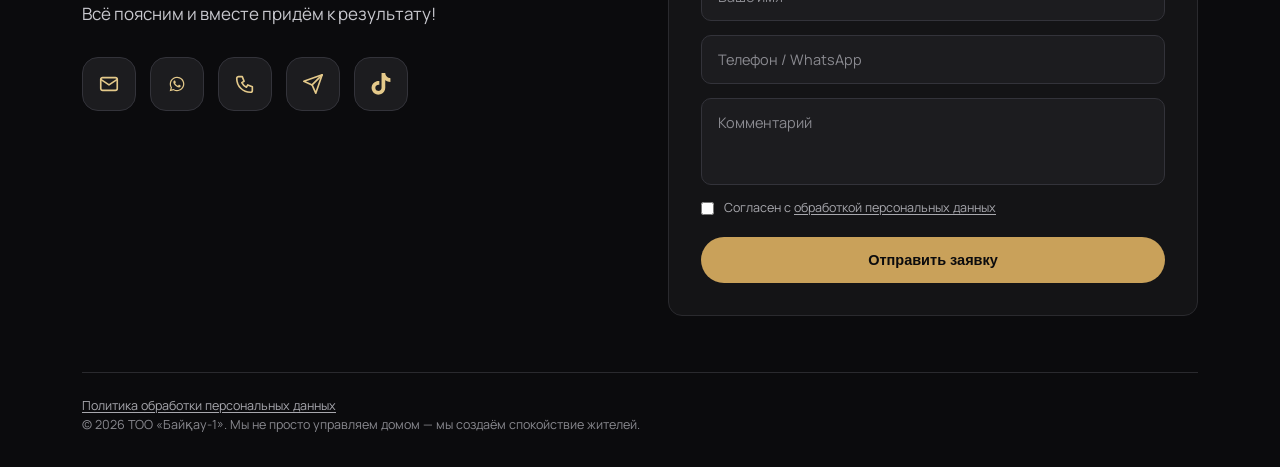
==== commit 4678d363: "Add files via upload" ====
--- a/index.html
+++ b/index.html
@@ -496,14 +496,14 @@
         <label class="consent"><input type="checkbox" required> <span>Согласен с <a href="privacy.html" target="_blank" rel="noopener">обработкой персональных данных</a></span></label>
         <button type="submit" class="btn btn-primary">Отправить заявку</button>
       </form>
-      <p class="cta-copyright"><a href="privacy.html" class="cta-legal">Политика обработки персональных данных</a><br>© 2026 ТОО «Управляющая компания „БайҚау“». Мы не просто управляем домом — мы создаём спокойствие жителей.</p>
+      <p class="cta-copyright"><a href="privacy.html" class="cta-legal">Политика обработки персональных данных</a><br>© 2026 ТОО «Байқау-1». Мы не просто управляем домом — мы создаём спокойствие жителей.</p>
     </div>
   </section>
 </main>
 
 <div class="toast-container" id="toastContainer" aria-live="polite" aria-atomic="true"></div>
 
-<script src="i18n.js?v=3"></script>
+<script src="i18n.js?v=4"></script>
 <script src="script.js?v=54"></script>
 </body>
 </html>
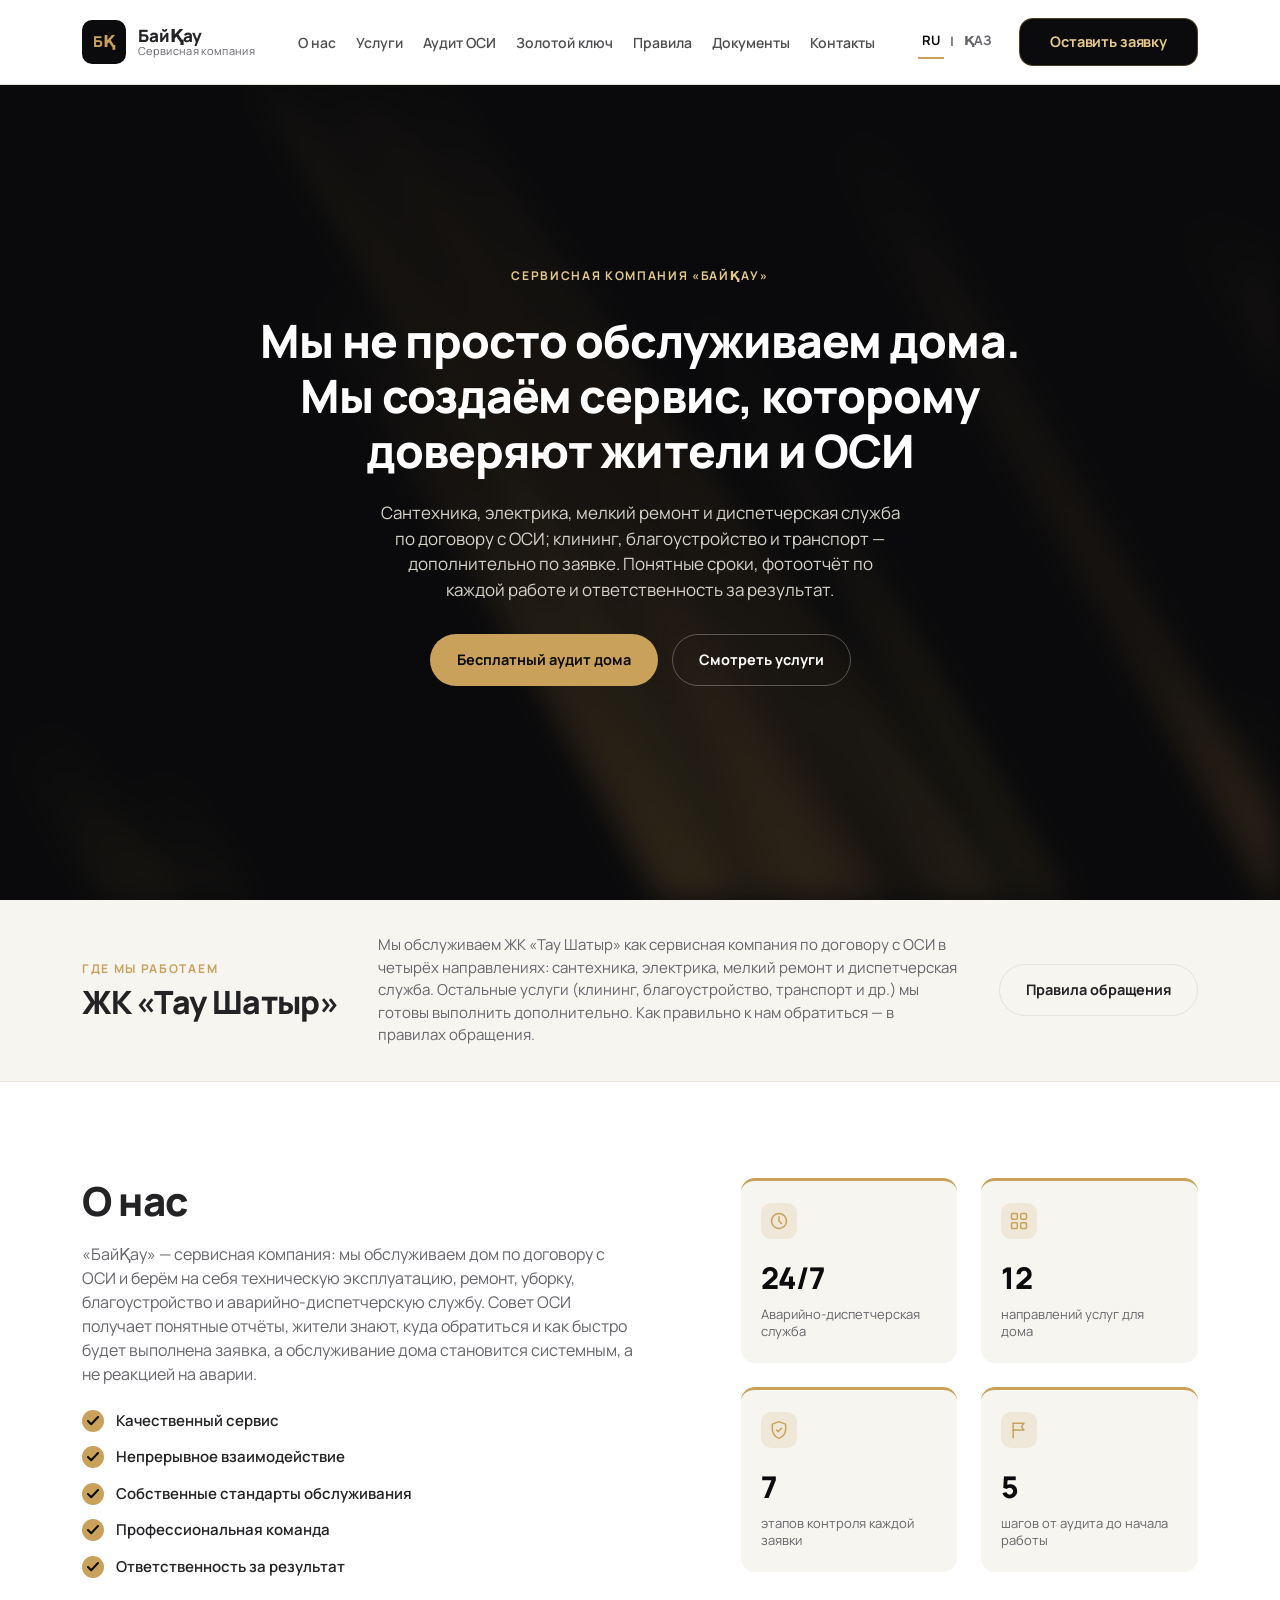
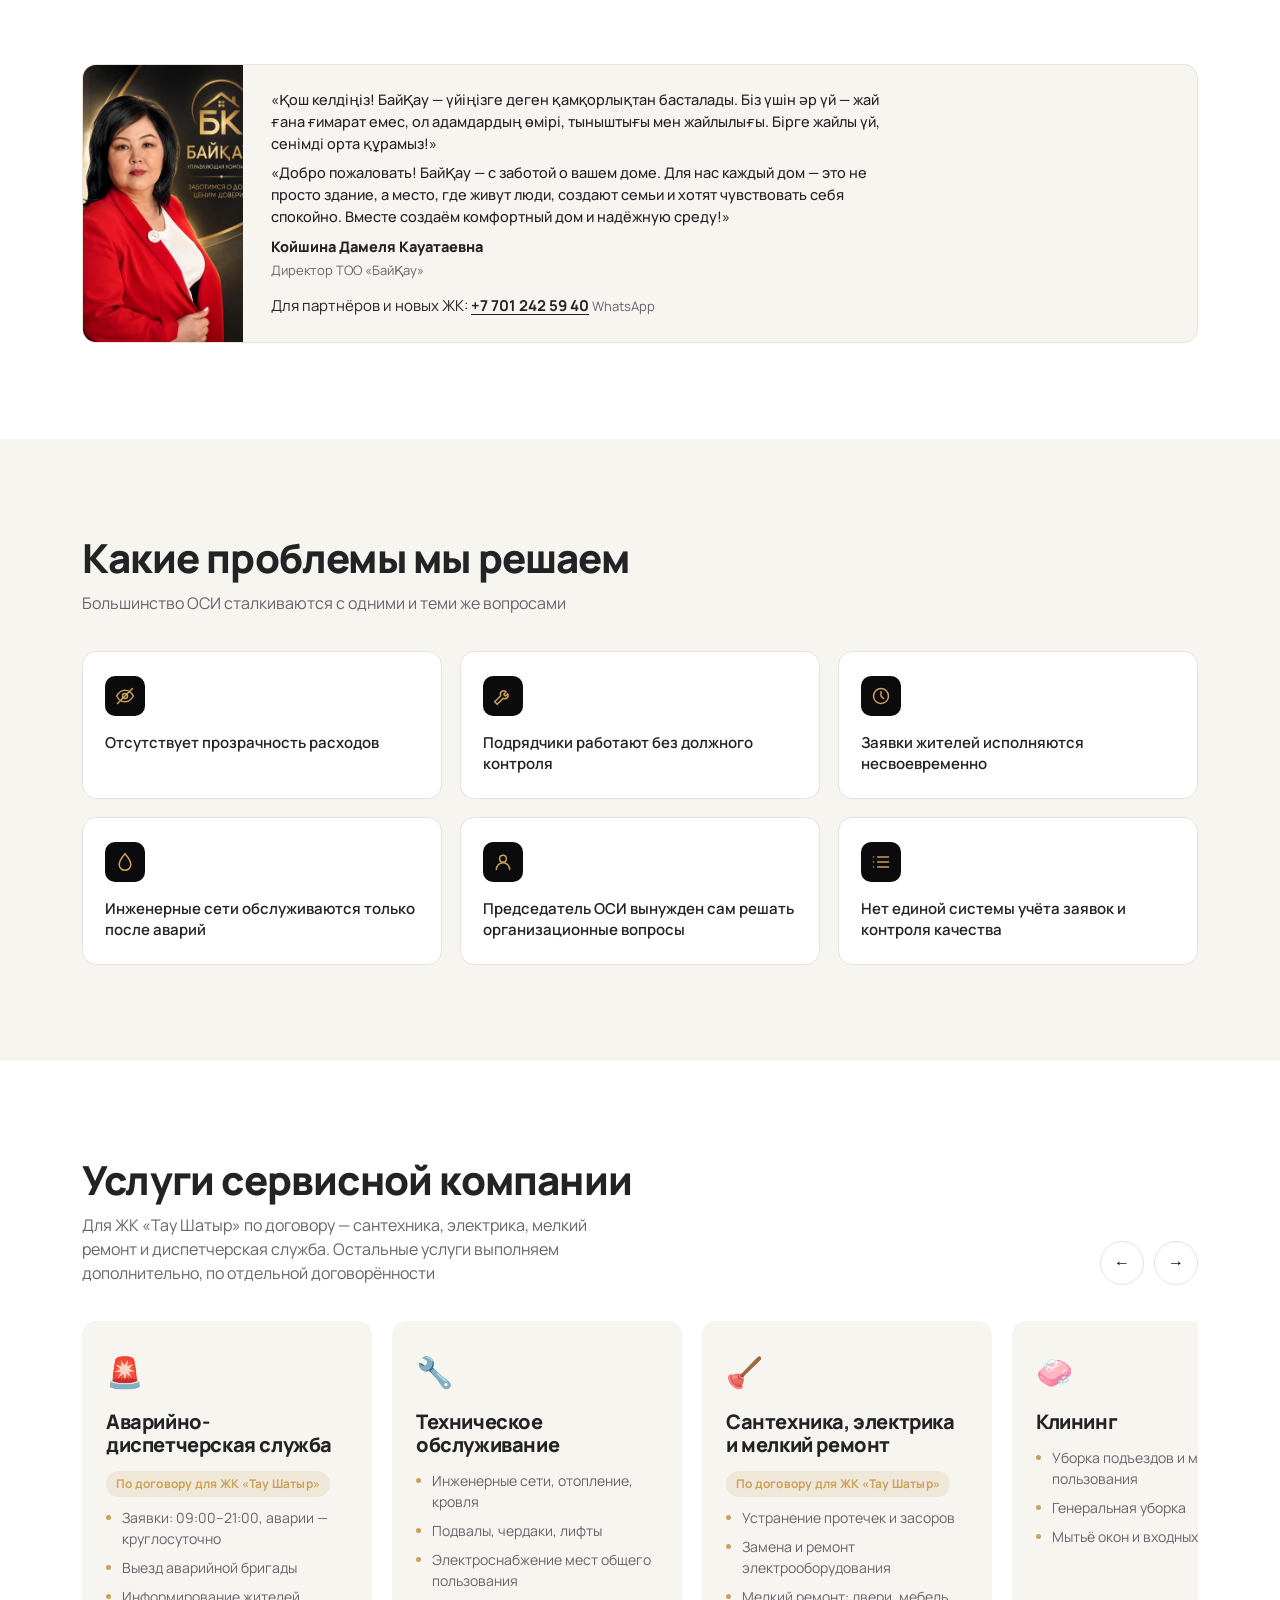
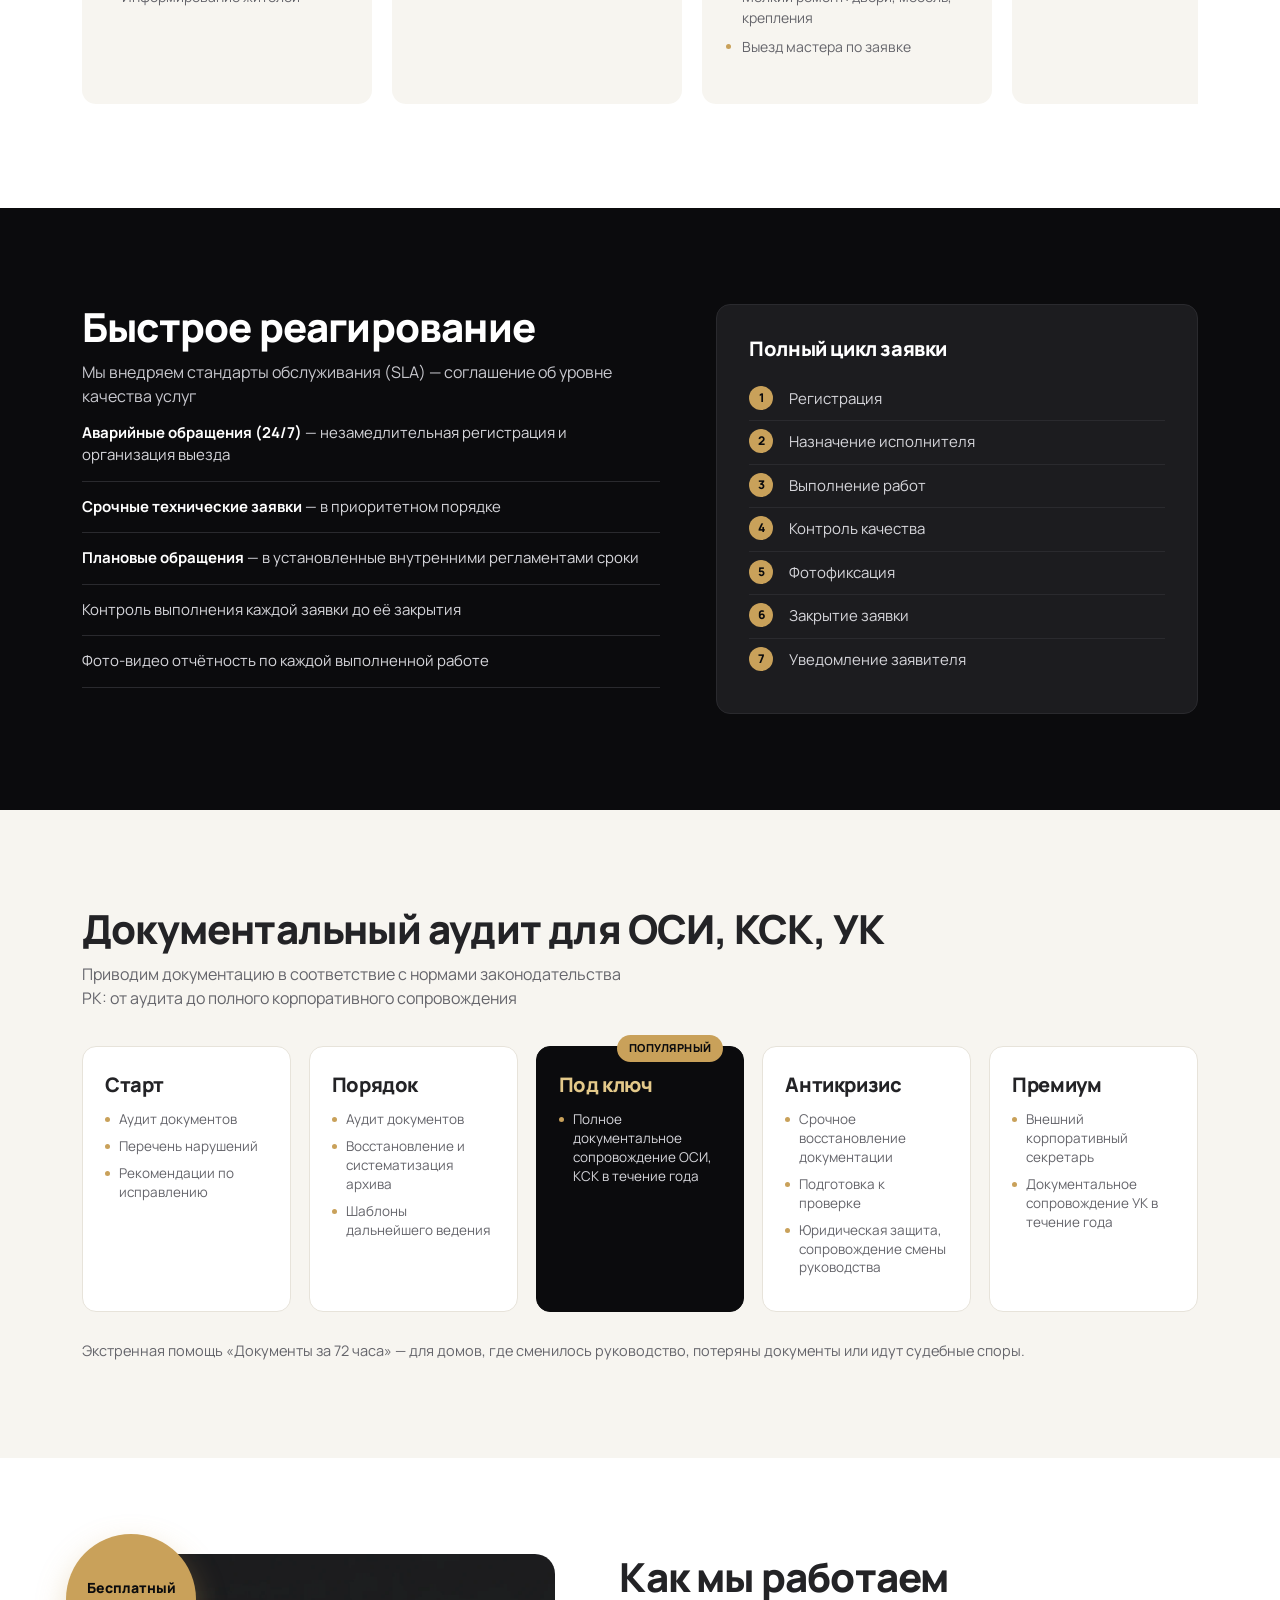
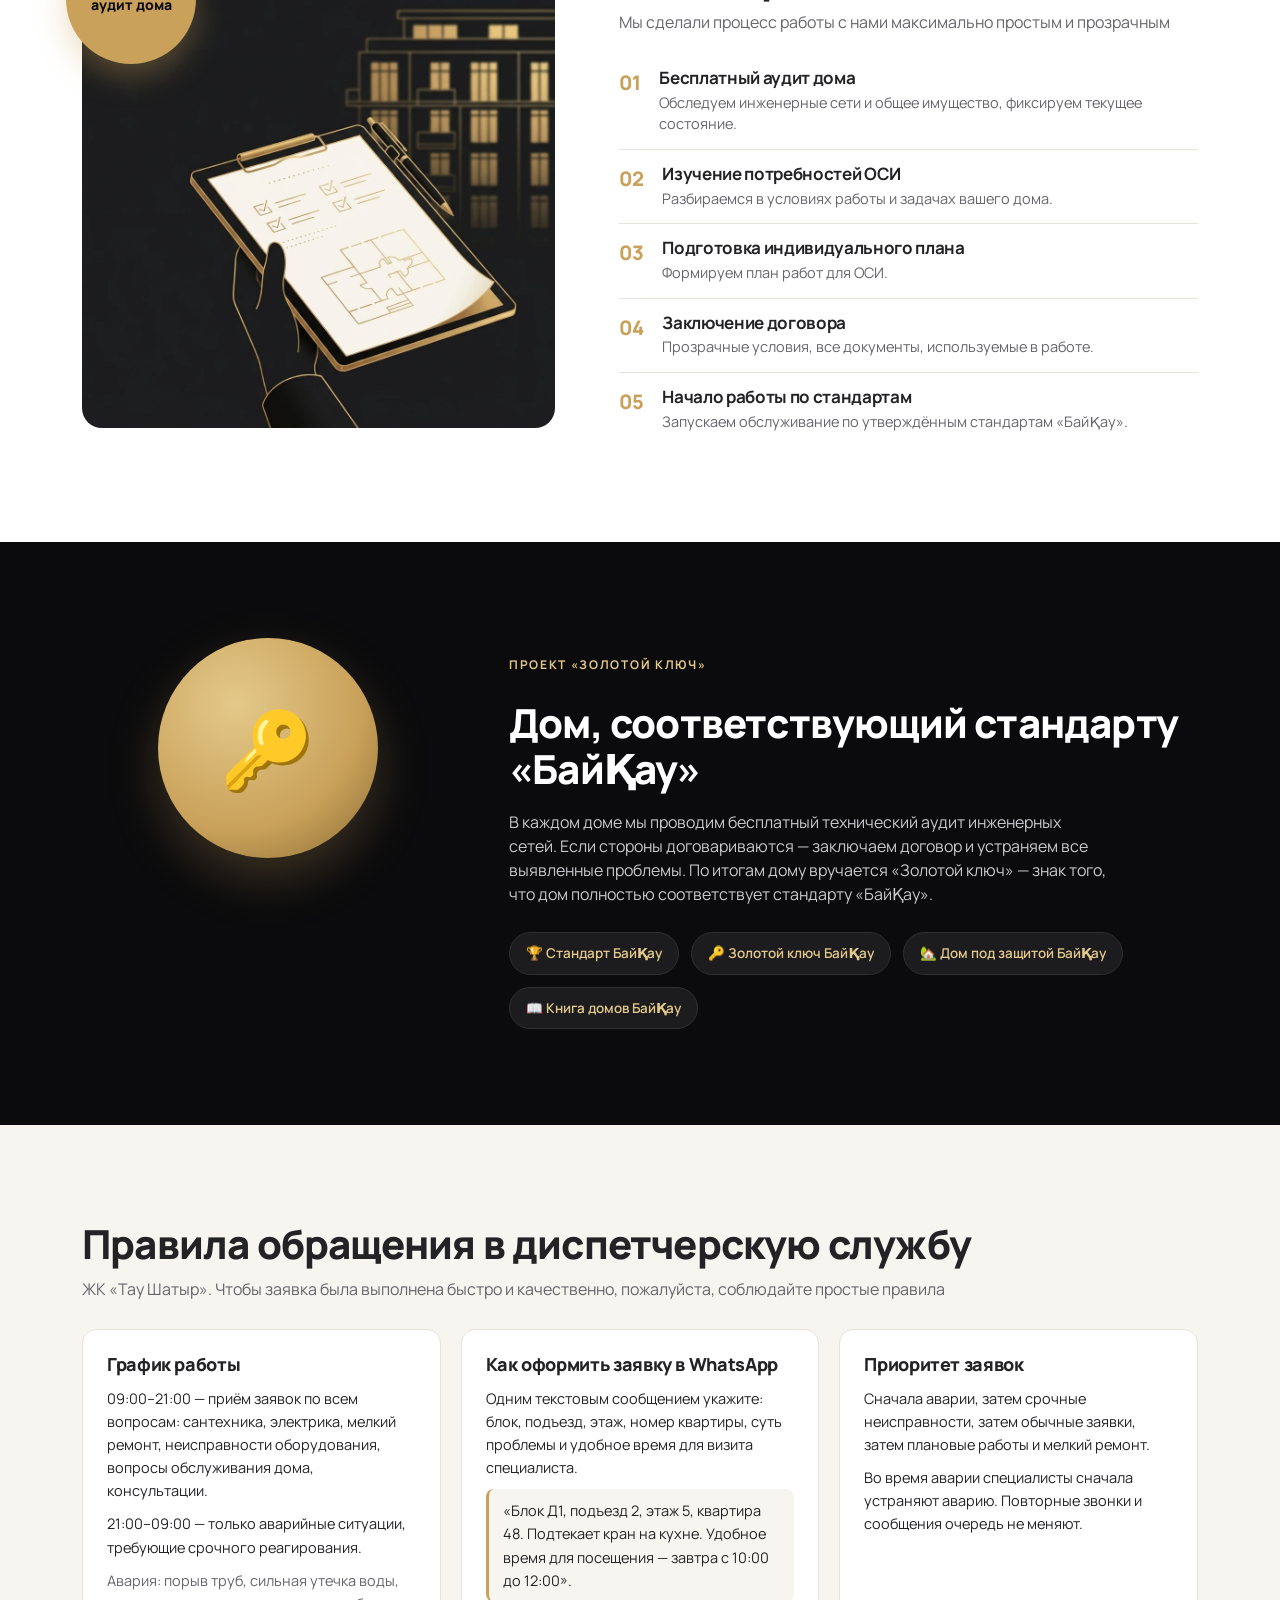
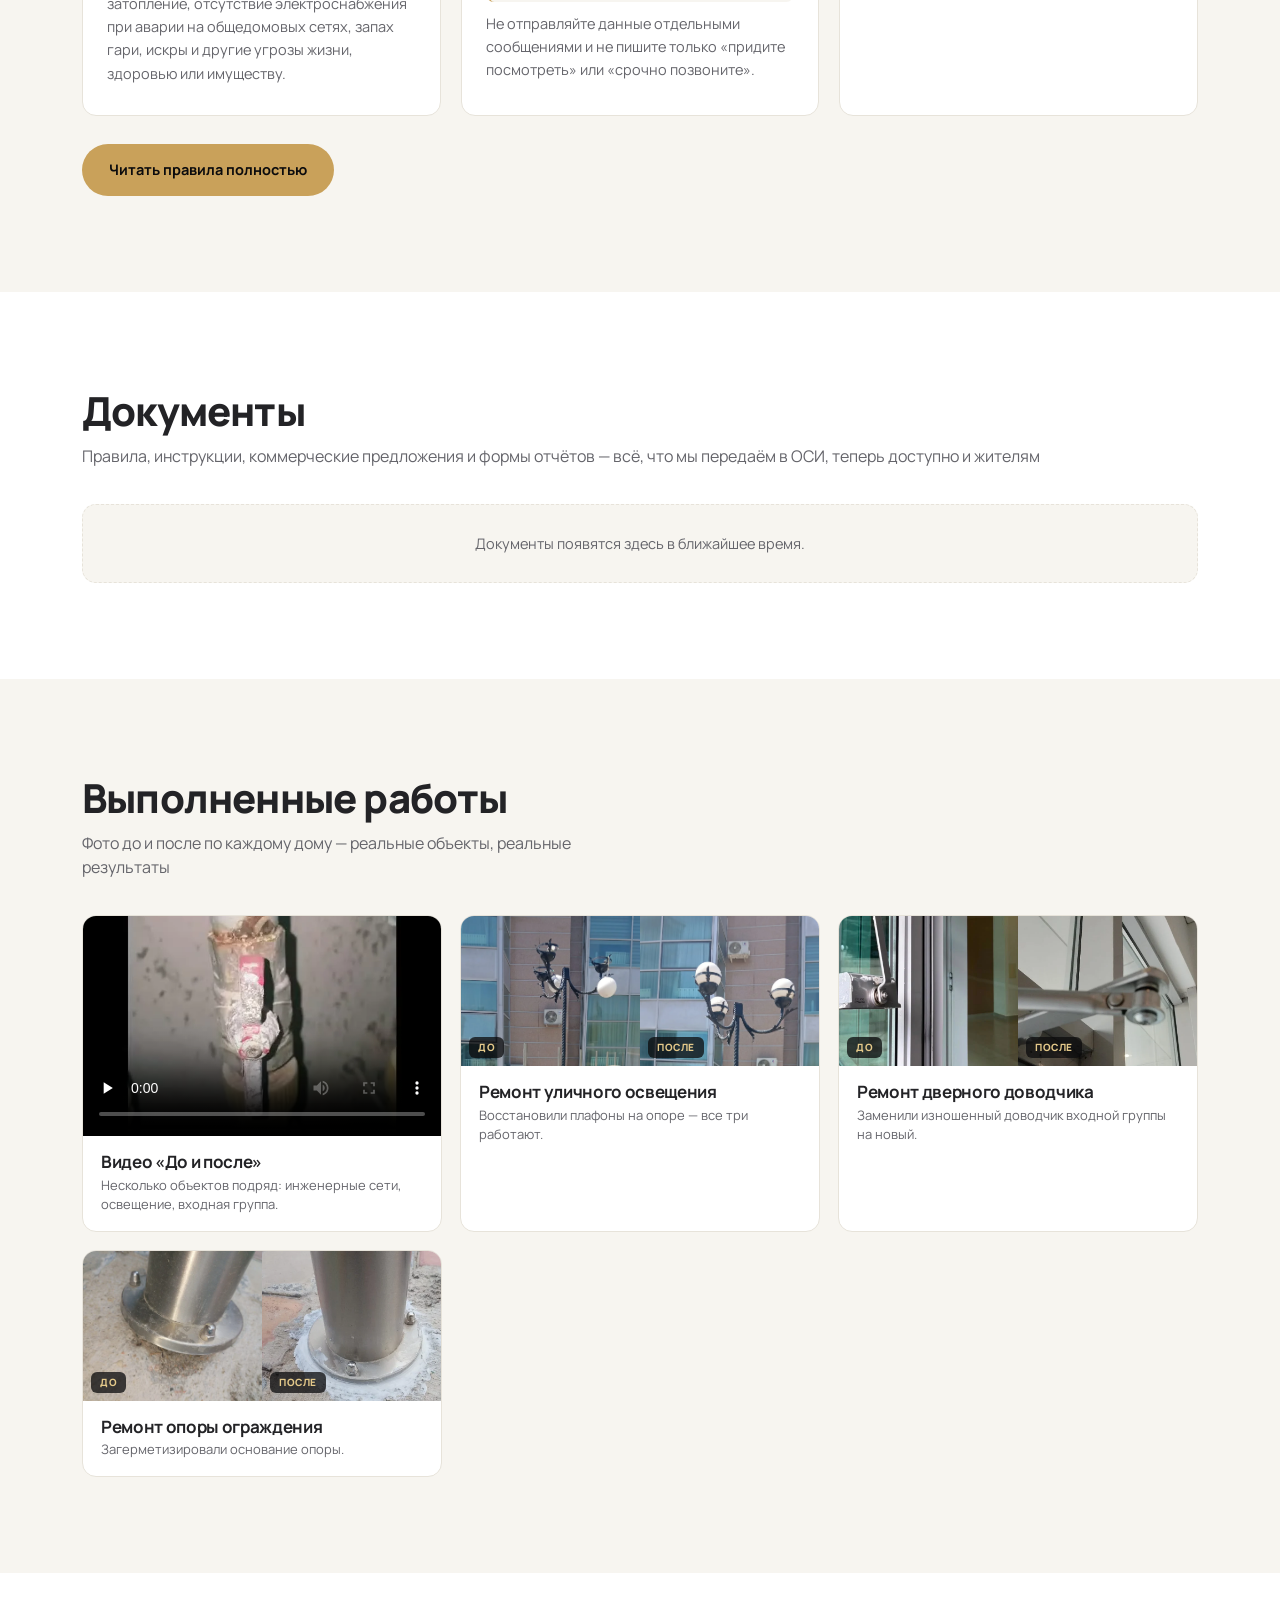
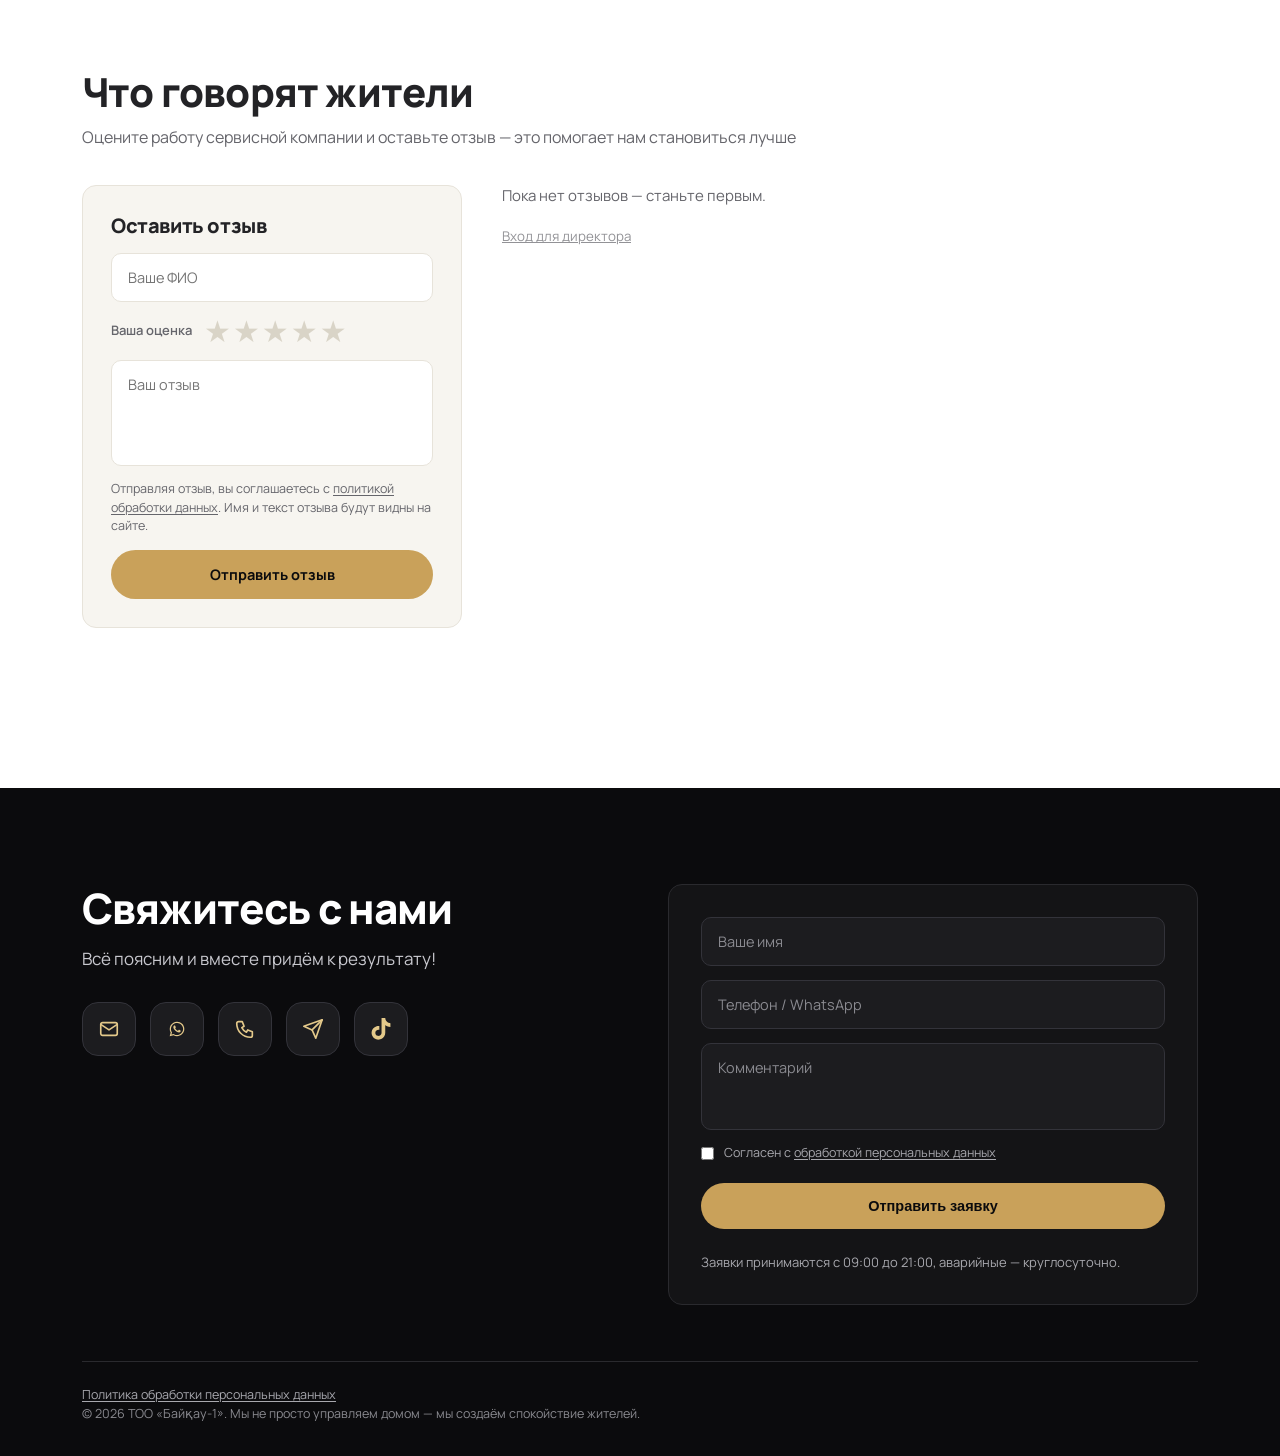
==== commit f2962a46: "Add files via upload" ====
--- a/index.html
+++ b/index.html
@@ -7,7 +7,7 @@
 <link rel="preconnect" href="https://fonts.googleapis.com">
 <link rel="preconnect" href="https://fonts.gstatic.com" crossorigin>
 <link href="https://fonts.googleapis.com/css2?family=Manrope:wght@400;500;600;700;800&display=swap" rel="stylesheet">
-<link rel="stylesheet" href="styles.css?v=58">
+<link rel="stylesheet" href="styles.css?v=59">
 <link rel="icon" type="image/svg+xml" href="favicon.svg">
 <link rel="canonical" href="https://baiqau.kz/">
 <meta property="og:type" content="website">
@@ -42,6 +42,7 @@
       <a href="#services">Услуги</a>
       <a href="#audit">Аудит ОСИ</a>
       <a href="#goldkey">Золотой ключ</a>
+      <a href="#rules">Правила</a>
       <a href="#documents">Документы</a>
       <a href="#contacts">Контакты</a>
     </nav>
@@ -69,7 +70,8 @@
   <a href="#services">Услуги</a>
   <a href="#audit">Аудит ОСИ</a>
   <a href="#goldkey">Золотой ключ</a>
-  <a href="#documents">Документы</a>
+  <a href="#rules">Правила</a>
+      <a href="#documents">Документы</a>
   <a href="#contacts">Контакты</a>
   <a href="#contacts" class="btn btn-primary">Оставить заявку</a>
 </div>
@@ -83,7 +85,7 @@
     <div class="container hero-beams-content">
       <p class="eyebrow light animate-appear">Сервисная компания «БайҚау»</p>
       <h1 class="animate-appear delay-100">Мы не просто обслуживаем дома.<br>Мы создаём сервис, которому доверяют жители и ОСИ</h1>
-      <p class="hero-sub animate-appear delay-200">Аварийная служба, ремонт, клининг и благоустройство по договору с ОСИ: понятные сроки, фотоотчёт по каждой работе и ответственность за результат.</p>
+      <p class="hero-sub animate-appear delay-200">Сантехника, электрика, мелкий ремонт и диспетчерская служба по договору с ОСИ; клининг, благоустройство и транспорт — дополнительно по заявке. Понятные сроки, фотоотчёт по каждой работе и ответственность за результат.</p>
       <div class="hero-actions animate-appear delay-300">
         <a href="#contacts" class="btn btn-primary">Бесплатный аудит дома</a>
         <a href="#services" class="btn btn-ghost-light">Смотреть услуги</a>
@@ -98,8 +100,8 @@
         <p class="eyebrow">Где мы работаем</p>
         <h2>ЖК «Тау Шатыр»</h2>
       </div>
-      <p class="where-text">Мы обслуживаем ЖК «Тау Шатыр» как сервисная компания по договору с ОСИ: аварийная служба, ремонт, уборка и благоустройство. Правила, инструкции и отчёты, которые мы передаём в ОСИ, собраны в разделе «Документы».</p>
-      <a href="#documents" class="btn btn-ghost">Смотреть документы</a>
+      <p class="where-text">Мы обслуживаем ЖК «Тау Шатыр» как сервисная компания по договору с ОСИ в четырёх направлениях: сантехника, электрика, мелкий ремонт и диспетчерская служба. Остальные услуги (клининг, благоустройство, транспорт и др.) мы готовы выполнить дополнительно. Как правильно к нам обратиться — в правилах обращения.</p>
+      <a href="#rules" class="btn btn-ghost">Правила обращения</a>
     </div>
   </section>
 
@@ -150,6 +152,7 @@
             <strong>Койшина Дамеля Кауатаевна</strong>
             <span>Директор ТОО «БайҚау»</span>
           </div>
+          <p class="about-welcome-contact"><span>Для партнёров и новых ЖК:</span> <a href="https://wa.me/77012425940" target="_blank" rel="noopener">+7 701 242 59 40</a> <span class="about-welcome-wa">WhatsApp</span></p>
         </div>
       </div>
     </div>
@@ -195,7 +198,7 @@
       <div class="section-head">
         <div>
           <h2>Услуги сервисной компании</h2>
-          <p class="section-lead">Всё для обслуживания дома — от аварийной службы и инженерных сетей до клининга, фасадов и ремонта</p>
+          <p class="section-lead">Для ЖК «Тау Шатыр» по договору — сантехника, электрика, мелкий ремонт и диспетчерская служба. Остальные услуги выполняем дополнительно, по отдельной договорённости</p>
         </div>
         <div class="carousel-controls">
           <button class="carousel-btn" id="svcPrev" aria-label="Назад">&#8592;</button>
@@ -208,7 +211,8 @@
         <article class="service-card">
           <div class="service-icon">🚨</div>
           <h3>Аварийно-диспетчерская служба</h3>
-          <ul><li>Приём заявок 24/7</li><li>Выезд аварийной бригады</li><li>Информирование жителей</li></ul>
+          <p class="service-badge">По договору для ЖК «Тау Шатыр»</p>
+          <ul><li>Заявки: 09:00–21:00, аварии — круглосуточно</li><li>Выезд аварийной бригады</li><li>Информирование жителей</li></ul>
         </article>
 
         <article class="service-card">
@@ -219,8 +223,9 @@
 
         <article class="service-card">
           <div class="service-icon">🪠</div>
-          <h3>Сантехника и электрика</h3>
-          <ul><li>Устранение протечек и засоров</li><li>Замена и ремонт электрооборудования</li><li>Выезд мастера по заявке</li></ul>
+          <h3>Сантехника, электрика и мелкий ремонт</h3>
+          <p class="service-badge">По договору для ЖК «Тау Шатыр»</p>
+          <ul><li>Устранение протечек и засоров</li><li>Замена и ремонт электрооборудования</li><li>Мелкий ремонт: двери, мебель, крепления</li><li>Выезд мастера по заявке</li></ul>
         </article>
 
         <article class="service-card">
@@ -262,7 +267,7 @@
         <article class="service-card">
           <div class="service-icon">🌳</div>
           <h3>Благоустройство</h3>
-          <ul><li>Озеленение и детские площадки</li><li>Малые архитектурные формы</li><li>Установка лавочек и урн</li></ul>
+          <ul><li>Озеленение и детские площадки</li><li>Спортивные тренажёры и воркауты</li><li>Зоны отдыха: теннисные и шахматные столы</li><li>Металлические ограждения и заборы</li><li>Малые архитектурные формы, лавочки и урны</li></ul>
         </article>
 
         <article class="service-card">
@@ -275,6 +280,24 @@
           <div class="service-icon">💬</div>
           <h3>Работа с жителями</h3>
           <ul><li>WhatsApp-поддержка и Telegram-бот</li><li>Отзывы и оценка работы мастеров</li><li>Фото-видео отчёт по каждой заявке</li></ul>
+        </article>
+
+        <article class="service-card">
+          <div class="service-icon">🚛</div>
+          <h3>Вывоз крупногабаритного мусора</h3>
+          <ul><li>Старая мебель, техника, строительный мусор</li><li>Со своими грузчиками</li><li>Газель 2 тонны</li></ul>
+        </article>
+
+        <article class="service-card">
+          <div class="service-icon">🚚</div>
+          <h3>Транспортные услуги</h3>
+          <ul><li>Газели тентованные 2–3,5 тонны</li><li>Перевозка мебели и вещей</li><li>Крытый кузов</li></ul>
+        </article>
+
+        <article class="service-card">
+          <div class="service-icon">💪</div>
+          <h3>Грузчики</h3>
+          <ul><li>Вынос и занос мебели</li><li>Вынос и занос стройматериалов</li><li>Вывоз мусора после ремонта</li></ul>
         </article>
 
       </div>
@@ -389,11 +412,39 @@
     </div>
   </section>
 
+  <!-- RULES -->
+  <section class="section section-alt" id="rules">
+    <div class="container">
+      <h2>Правила обращения в диспетчерскую службу</h2>
+      <p class="section-lead wide">ЖК «Тау Шатыр». Чтобы заявка была выполнена быстро и качественно, пожалуйста, соблюдайте простые правила</p>
+      <div class="rules-grid">
+        <article class="rule-card">
+          <h3>График работы</h3>
+          <p>09:00–21:00 — приём заявок по всем вопросам: сантехника, электрика, мелкий ремонт, неисправности оборудования, вопросы обслуживания дома, консультации.</p>
+          <p>21:00–09:00 — только аварийные ситуации, требующие срочного реагирования.</p>
+          <p class="rule-note">Авария: порыв труб, сильная утечка воды, затопление, отсутствие электроснабжения при аварии на общедомовых сетях, запах гари, искры и другие угрозы жизни, здоровью или имуществу.</p>
+        </article>
+        <article class="rule-card">
+          <h3>Как оформить заявку в WhatsApp</h3>
+          <p>Одним текстовым сообщением укажите: блок, подъезд, этаж, номер квартиры, суть проблемы и удобное время для визита специалиста.</p>
+          <p class="rule-sample">«Блок Д1, подъезд 2, этаж 5, квартира 48. Подтекает кран на кухне. Удобное время для посещения — завтра с 10:00 до 12:00».</p>
+          <p class="rule-note">Не отправляйте данные отдельными сообщениями и не пишите только «придите посмотреть» или «срочно позвоните».</p>
+        </article>
+        <article class="rule-card">
+          <h3>Приоритет заявок</h3>
+          <p>Сначала аварии, затем срочные неисправности, затем обычные заявки, затем плановые работы и мелкий ремонт.</p>
+          <p>Во время аварии специалисты сначала устраняют аварию. Повторные звонки и сообщения очередь не меняют.</p>
+        </article>
+      </div>
+      <p class="rules-more"><a href="rules.html" class="btn btn-primary">Читать правила полностью</a></p>
+    </div>
+  </section>
+
   <!-- DOCUMENTS — наполняется из вкладки «Документы» таблицы (см. initDocuments в script.js) -->
   <section class="section" id="documents">
     <div class="container">
       <h2>Документы</h2>
-      <p class="section-lead wide">Договор с ОСИ, правила, инструкции, коммерческие предложения и формы отчётов — всё, что мы передаём в ОСИ, теперь доступно и жителям</p>
+      <p class="section-lead wide">Правила, инструкции, коммерческие предложения и формы отчётов — всё, что мы передаём в ОСИ, теперь доступно и жителям</p>
       <div class="docs" id="docsGrid">
         <p class="docs-empty">Документы появятся здесь в ближайшее время.</p>
       </div>
@@ -495,6 +546,7 @@
         <textarea name="comment" placeholder="Комментарий" rows="3"></textarea>
         <label class="consent"><input type="checkbox" required> <span>Согласен с <a href="privacy.html" target="_blank" rel="noopener">обработкой персональных данных</a></span></label>
         <button type="submit" class="btn btn-primary">Отправить заявку</button>
+        <p class="form-hours">Заявки принимаются с 09:00 до 21:00, аварийные — круглосуточно.</p>
       </form>
       <p class="cta-copyright"><a href="privacy.html" class="cta-legal">Политика обработки персональных данных</a><br>© 2026 ТОО «Байқау-1». Мы не просто управляем домом — мы создаём спокойствие жителей.</p>
     </div>
@@ -503,7 +555,7 @@
 
 <div class="toast-container" id="toastContainer" aria-live="polite" aria-atomic="true"></div>
 
-<script src="i18n.js?v=4"></script>
-<script src="script.js?v=54"></script>
+<script src="i18n.js?v=5"></script>
+<script src="script.js?v=55"></script>
 </body>
 </html>
--- a/styles.css
+++ b/styles.css
@@ -813,3 +813,22 @@
 html.lang-kk .about-welcome-quote:nth-of-type(2){display:none;}
 html.lang-kk .about-welcome-quote:nth-of-type(1){margin-bottom:12px;}
 @media (max-width:600px){.header-inner{gap:12px;}}
+
+
+/* ---- 24.11: services badge, rules, welcome contact, masters posters ---- */
+.service-badge{display:inline-block;margin:0 0 10px;padding:4px 10px;border-radius:999px;background:rgba(197,160,89,.16);color:var(--gold);font-size:12px;font-weight:700;letter-spacing:.02em;}
+.about-welcome-contact{margin-top:14px;font-size:15px;color:var(--text);}
+.about-welcome-contact a{font-weight:700;text-decoration:underline;text-underline-offset:3px;}
+.about-welcome-contact a:hover{color:var(--gold);}
+.about-welcome-wa{color:var(--text-mute);font-size:13px;}
+.rules-grid{display:grid;grid-template-columns:repeat(auto-fit,minmax(280px,1fr));gap:20px;margin-top:28px;}
+.rule-card{background:var(--white,#fff);border:1px solid var(--border);border-radius:var(--radius);padding:24px 24px 20px;}
+.rule-card h3{font-size:18px;margin-bottom:12px;}
+.rule-card p{font-size:14.5px;line-height:1.6;margin-bottom:10px;}
+.rule-note{color:var(--text-mute);}
+.rule-sample,blockquote.rule-sample{background:var(--cream);border-left:3px solid var(--gold);border-radius:8px;padding:10px 14px;font-size:14px;line-height:1.55;margin:0 0 10px;}
+.rules-more{margin-top:28px;}
+.legal ol{padding-left:22px;margin-bottom:10px;}
+.legal blockquote{margin:6px 0 14px;}
+.form-hours{margin-top:10px;font-size:13px;color:#a8a8ae;line-height:1.5;}
+.master-card img,.master-photo-empty{aspect-ratio:4/5;object-fit:contain;object-position:center;background:#0b0b0c;}
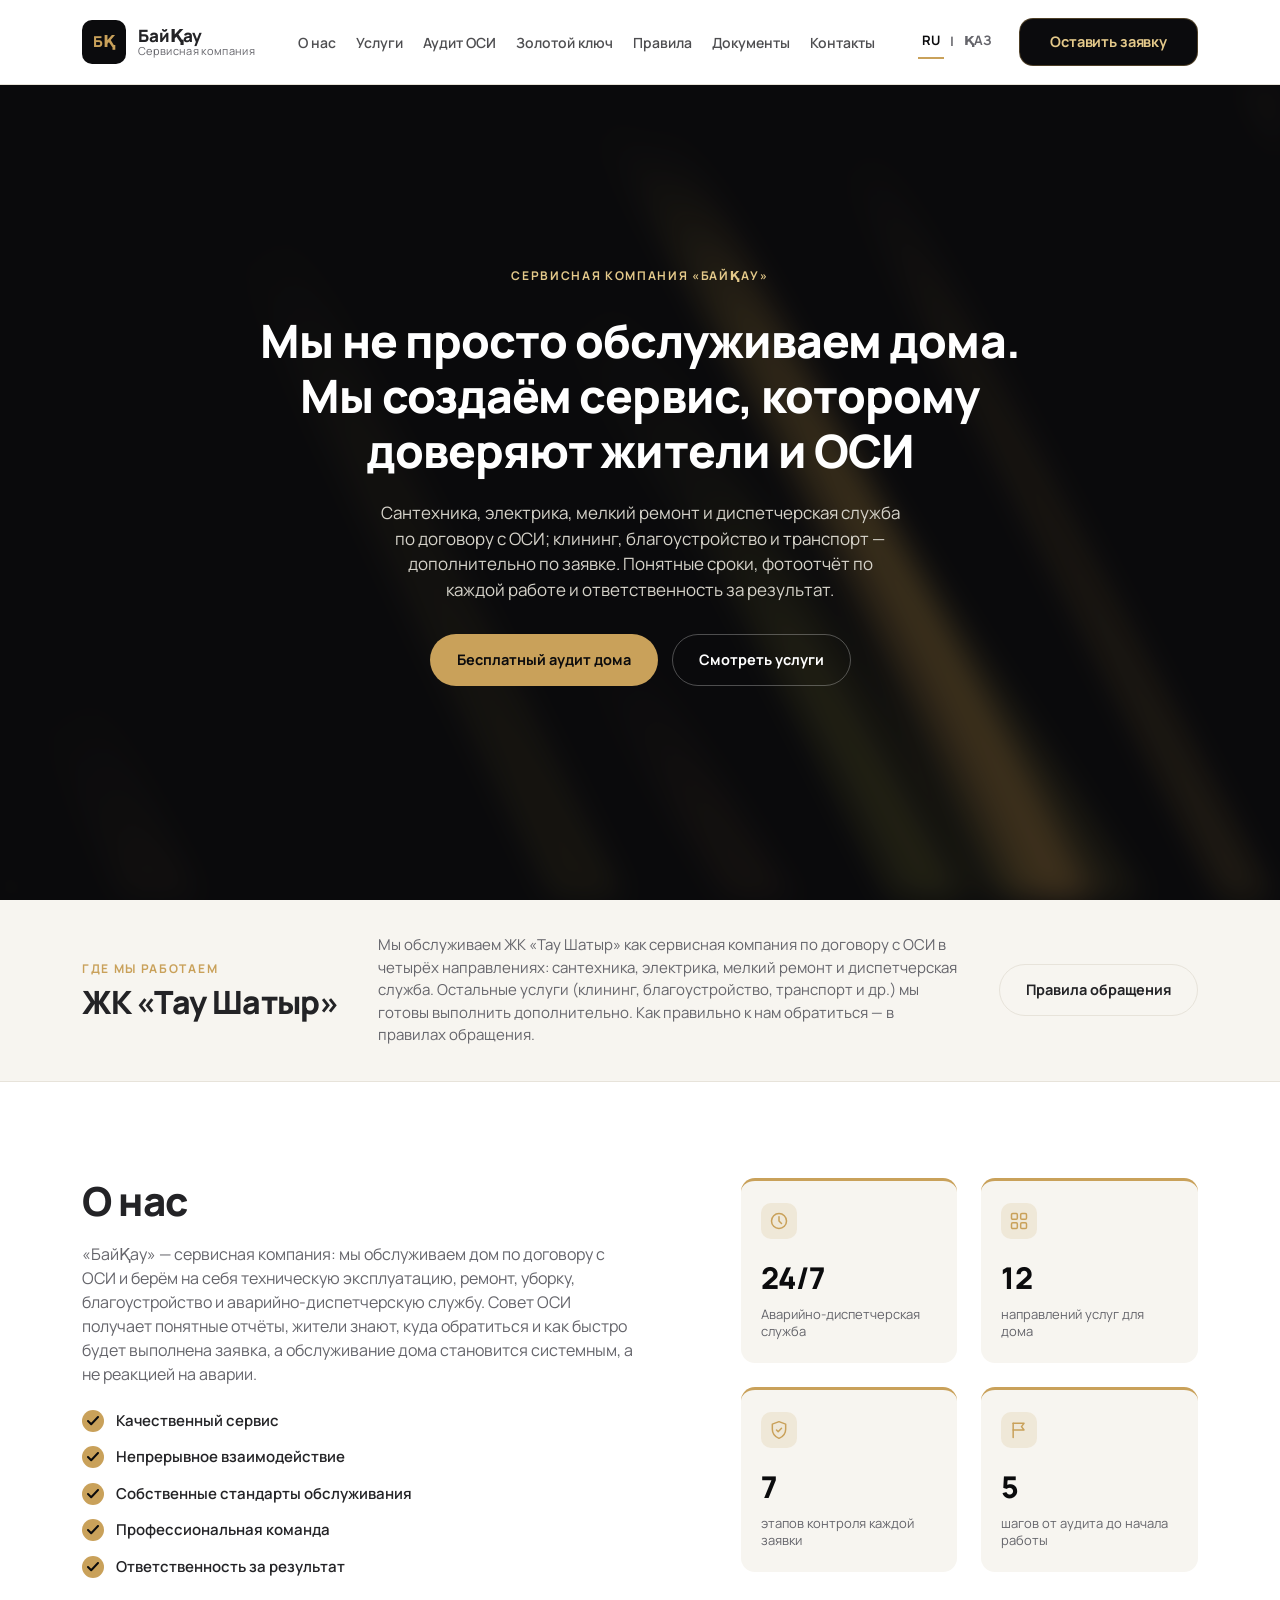
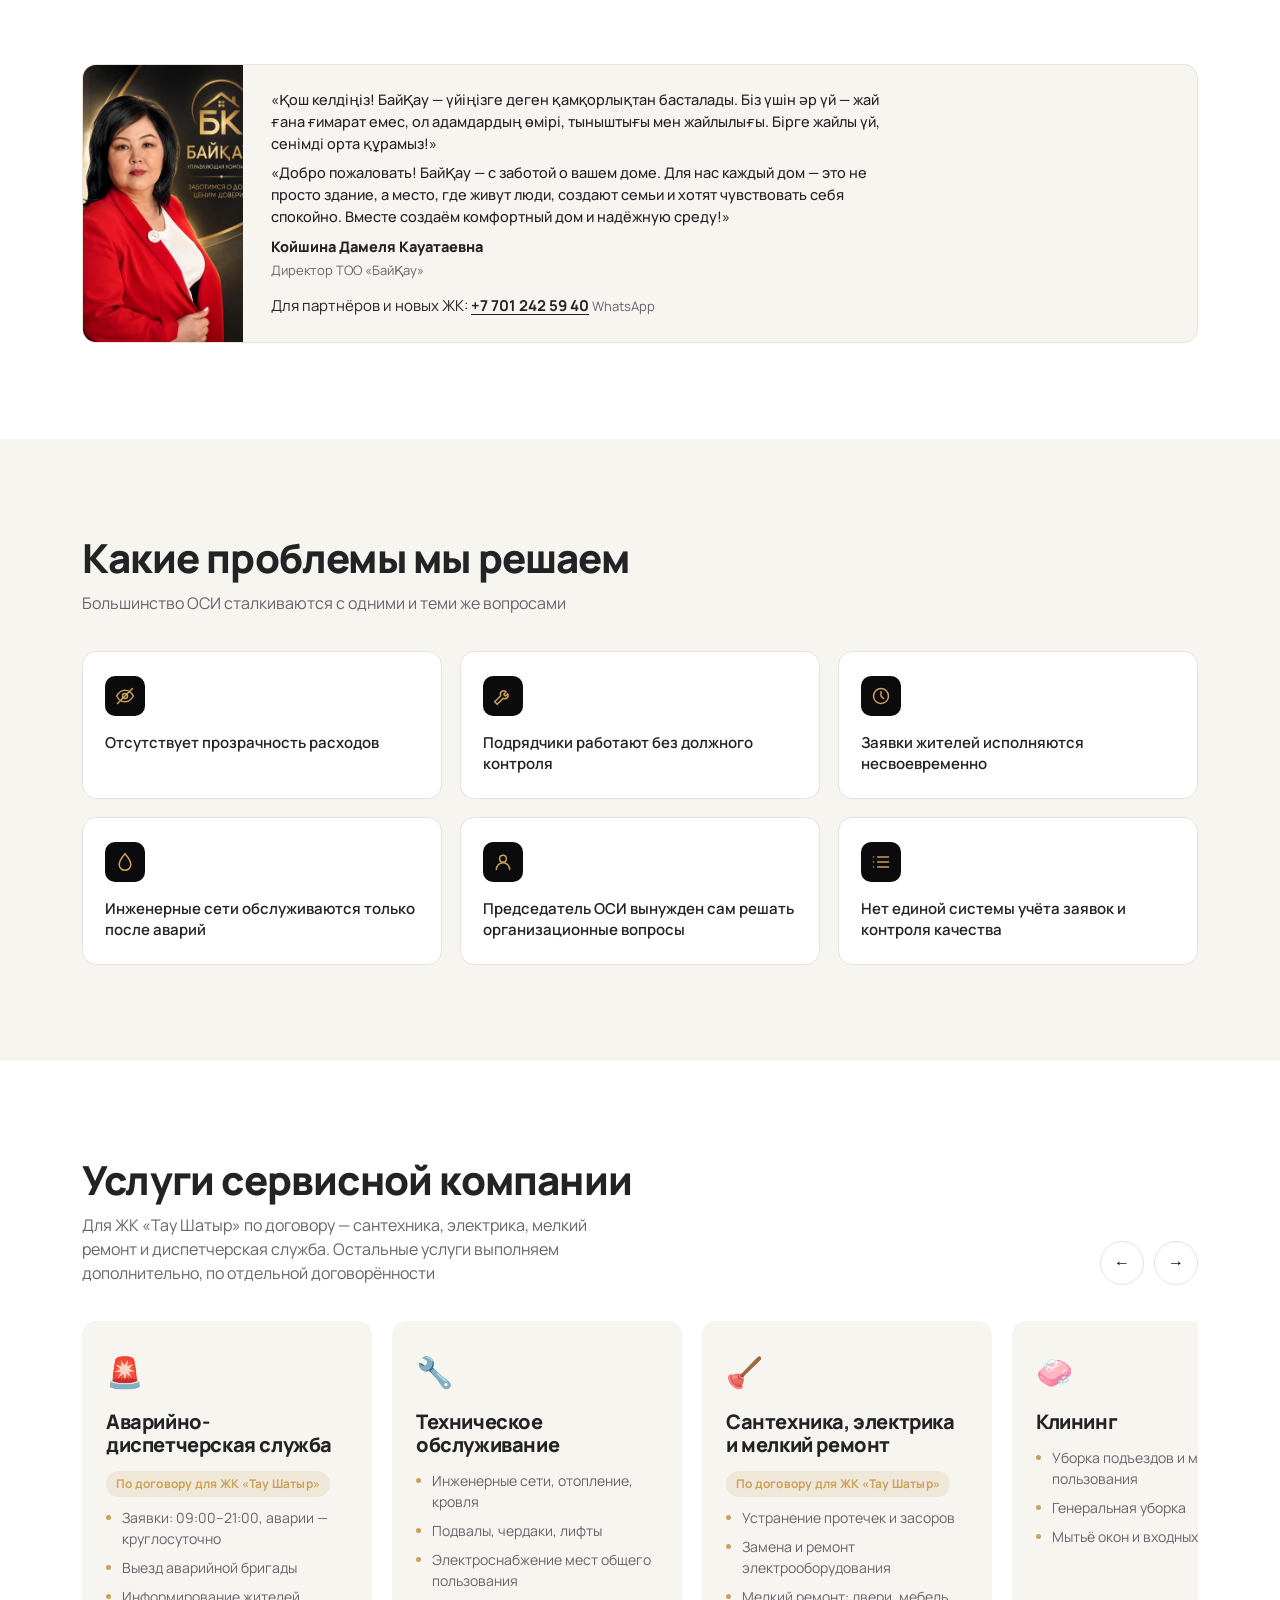
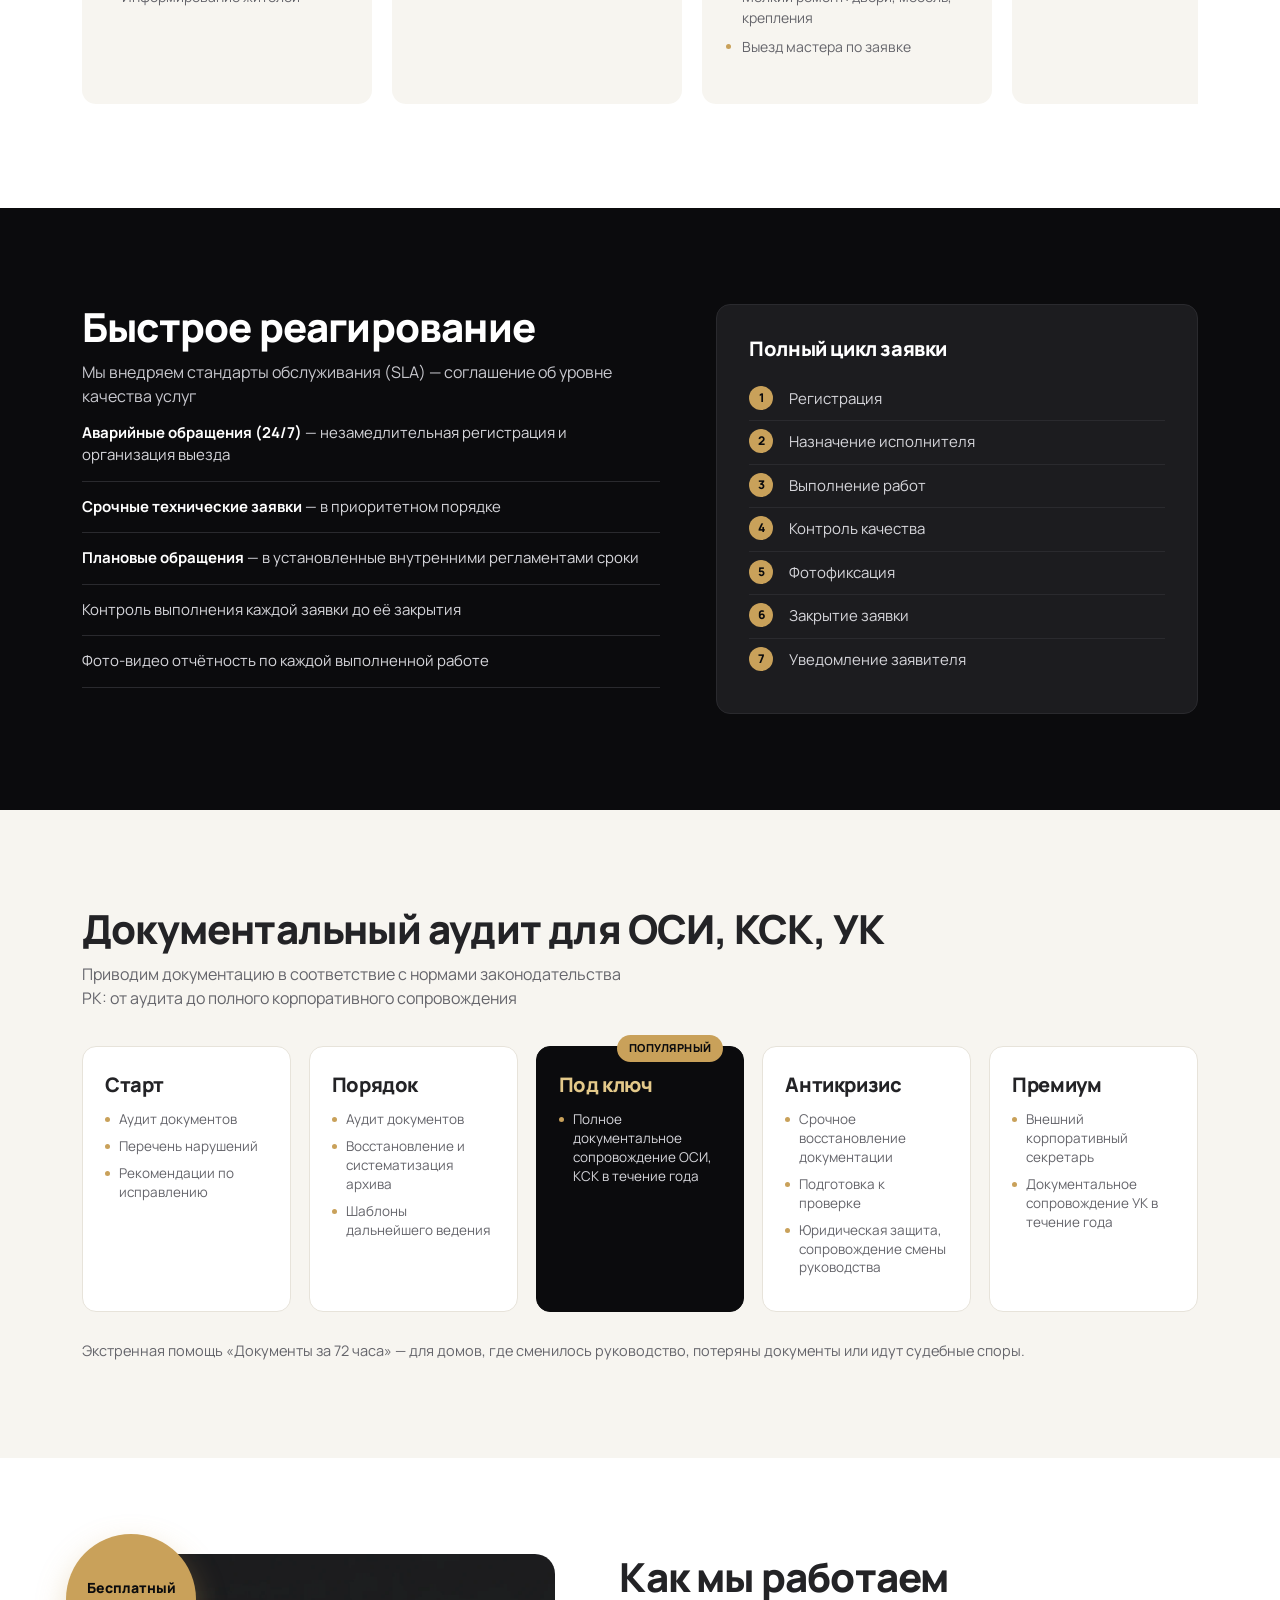
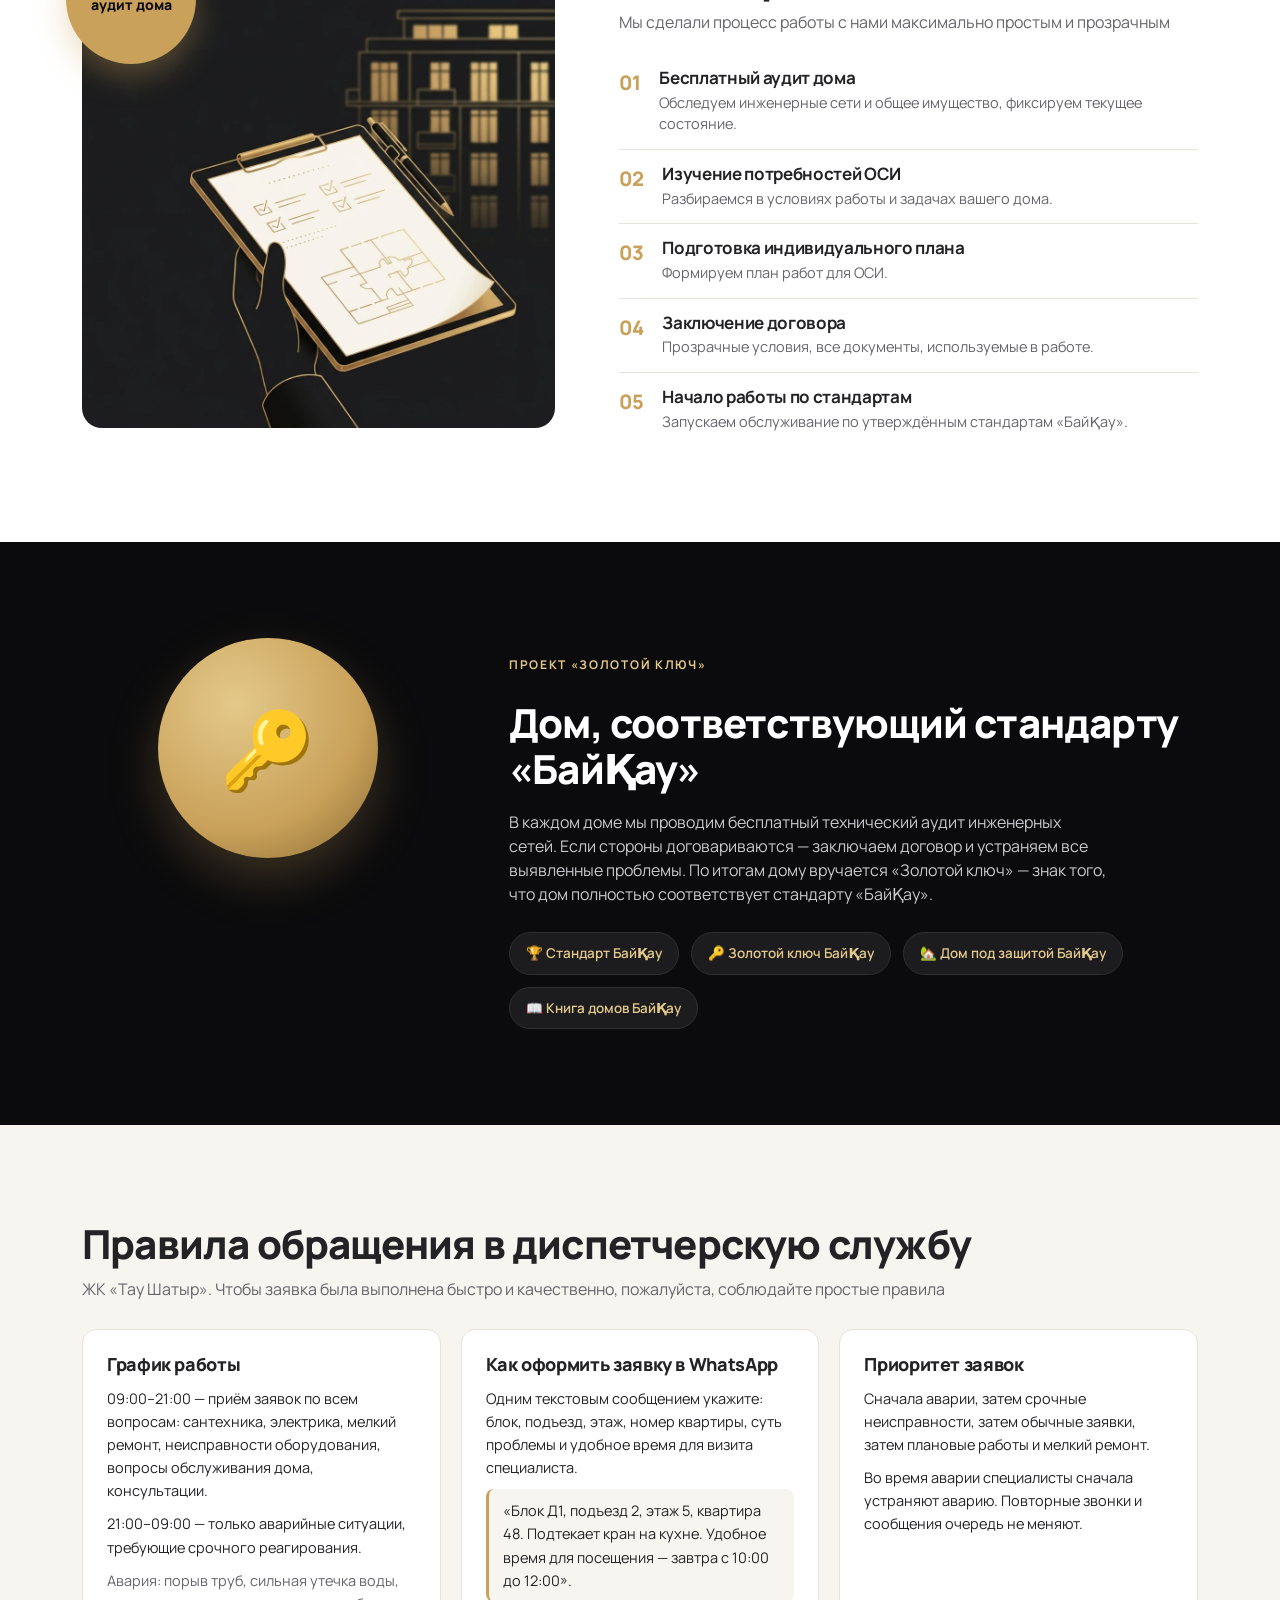
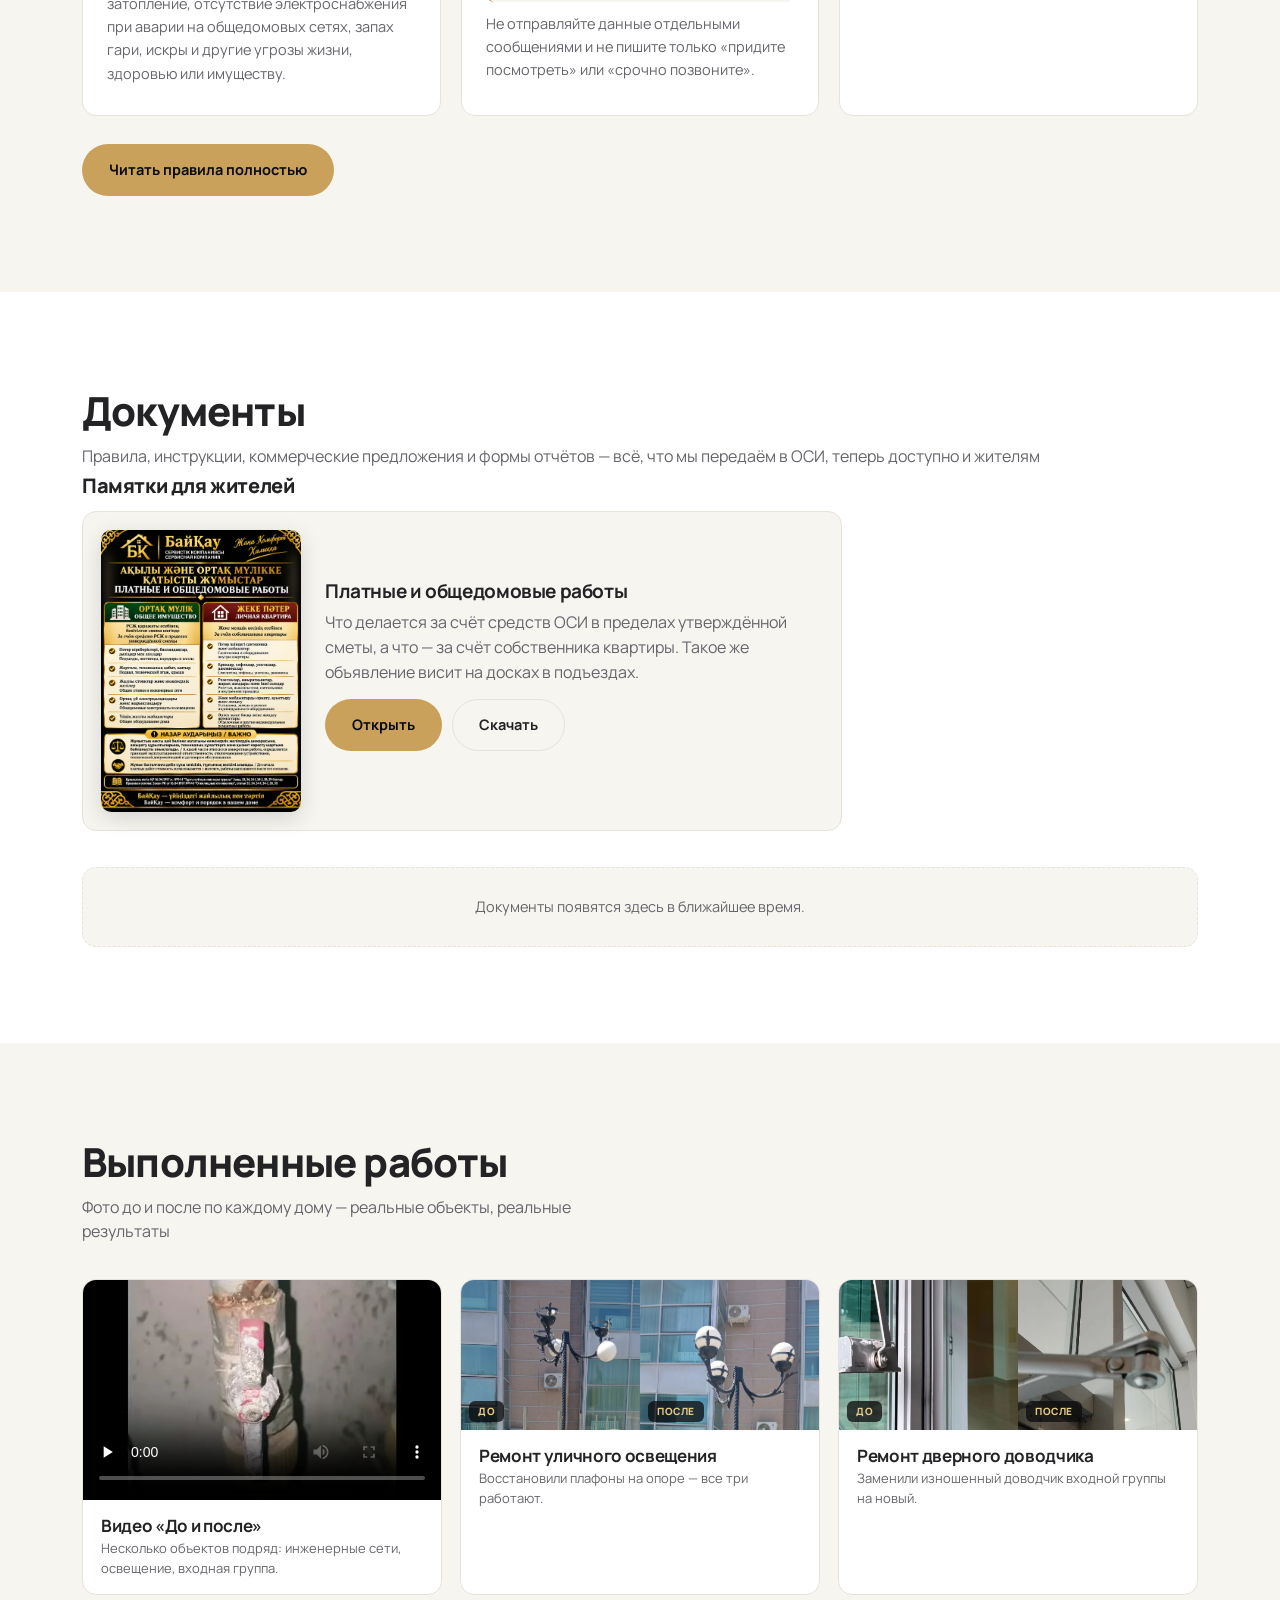
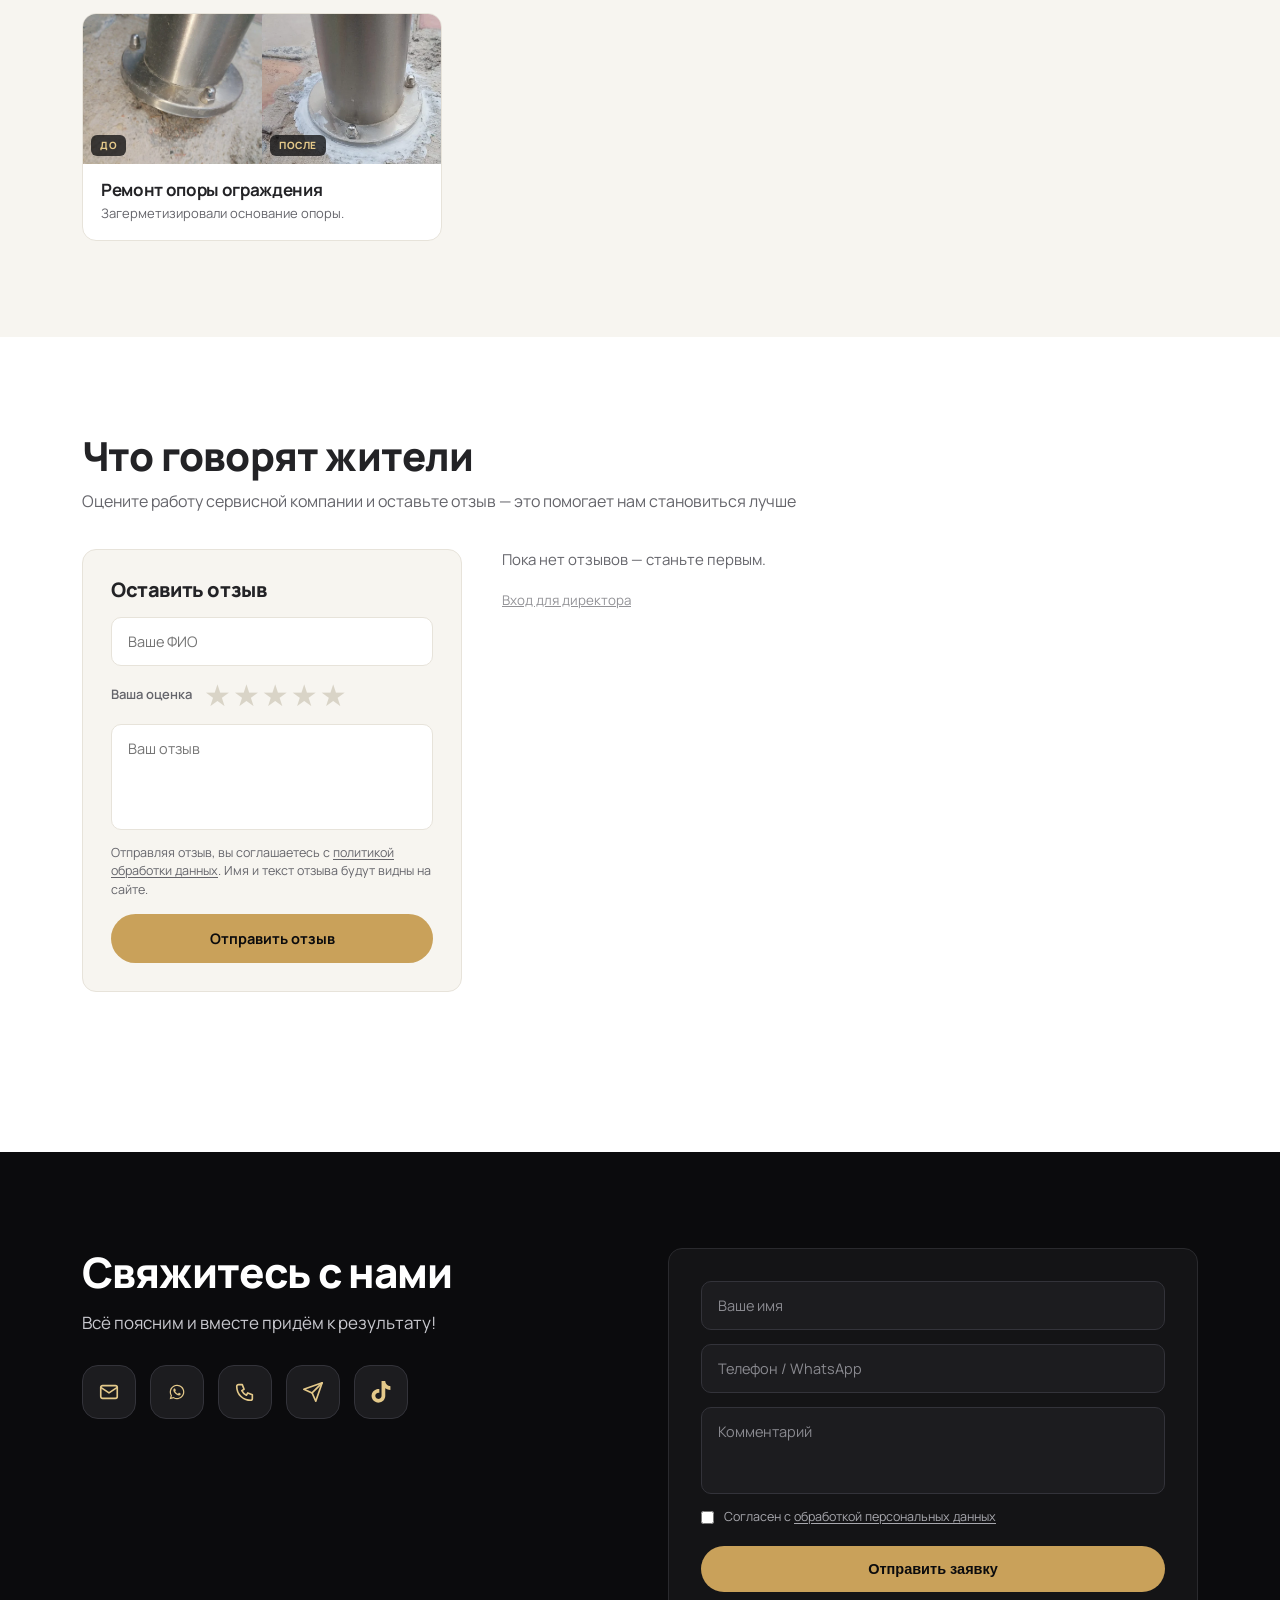
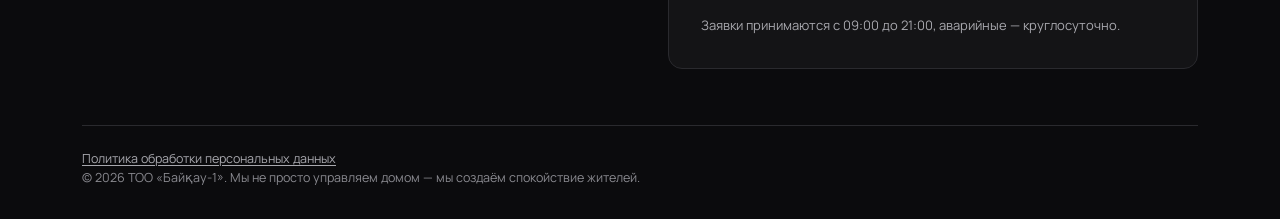
==== commit 022b55a3: "Add files via upload" ====
--- a/index.html
+++ b/index.html
@@ -7,7 +7,7 @@
 <link rel="preconnect" href="https://fonts.googleapis.com">
 <link rel="preconnect" href="https://fonts.gstatic.com" crossorigin>
 <link href="https://fonts.googleapis.com/css2?family=Manrope:wght@400;500;600;700;800&display=swap" rel="stylesheet">
-<link rel="stylesheet" href="styles.css?v=59">
+<link rel="stylesheet" href="styles.css?v=62">
 <link rel="icon" type="image/svg+xml" href="favicon.svg">
 <link rel="canonical" href="https://baiqau.kz/">
 <meta property="og:type" content="website">
@@ -445,6 +445,22 @@
     <div class="container">
       <h2>Документы</h2>
       <p class="section-lead wide">Правила, инструкции, коммерческие предложения и формы отчётов — всё, что мы передаём в ОСИ, теперь доступно и жителям</p>
+      <div class="notices">
+        <h3>Памятки для жителей</h3>
+        <article class="notice-card">
+          <a class="notice-thumb" href="images/notices/platnye-i-obshchedomovye-raboty.jpg" target="_blank" rel="noopener">
+            <img src="images/notices/platnye-i-obshchedomovye-raboty.jpg" alt="Объявление: платные и общедомовые работы" loading="lazy" width="1055" height="1491">
+          </a>
+          <div class="notice-body">
+            <h4>Платные и общедомовые работы</h4>
+            <p>Что делается за счёт средств ОСИ в пределах утверждённой сметы, а что — за счёт собственника квартиры. Такое же объявление висит на досках в подъездах.</p>
+            <p class="notice-actions">
+              <a class="btn btn-primary" href="images/notices/platnye-i-obshchedomovye-raboty.jpg" target="_blank" rel="noopener">Открыть</a>
+              <a class="btn btn-ghost" href="images/notices/platnye-i-obshchedomovye-raboty.jpg" download>Скачать</a>
+            </p>
+          </div>
+        </article>
+      </div>
       <div class="docs" id="docsGrid">
         <p class="docs-empty">Документы появятся здесь в ближайшее время.</p>
       </div>
@@ -555,7 +571,7 @@
 
 <div class="toast-container" id="toastContainer" aria-live="polite" aria-atomic="true"></div>
 
-<script src="i18n.js?v=5"></script>
+<script src="i18n.js?v=7"></script>
 <script src="script.js?v=55"></script>
 </body>
 </html>
--- a/styles.css
+++ b/styles.css
@@ -832,3 +832,32 @@
 .legal blockquote{margin:6px 0 14px;}
 .form-hours{margin-top:10px;font-size:13px;color:#a8a8ae;line-height:1.5;}
 .master-card img,.master-photo-empty{aspect-ratio:4/5;object-fit:contain;object-position:center;background:#0b0b0c;}
+
+/* ---- 25.11: masters — even 3-column grid, uniform 4:5 posters, dispatcher on its own row ---- */
+.masters-grid{display:grid;grid-template-columns:repeat(3,minmax(0,1fr));gap:20px;align-items:stretch;}
+.masters-grid .master-card{min-width:0;flex:none;box-shadow:0 6px 22px rgba(0,0,0,.06);}
+.masters-grid .master-card img,.masters-grid .master-photo-empty{aspect-ratio:4/5;object-fit:cover;object-position:center;background:#0b0b0c;}
+.masters-grid .master-info{padding:14px 16px 16px;gap:3px;}
+.masters-grid .master-rate{margin-top:8px;}
+.masters-grid .masters-divider{grid-column:1 / -1;display:block;flex:none;width:auto;height:1px;margin:10px 0 2px;padding:0;background:linear-gradient(90deg,transparent,var(--gold),transparent);opacity:.6;}
+.masters-grid .masters-divider + .master-card{grid-column:2;}
+@media (max-width:820px){
+  .masters-grid{grid-template-columns:repeat(2,minmax(0,1fr));gap:14px;}
+  .masters-grid .masters-divider + .master-card{grid-column:1 / -1;justify-self:center;width:calc(50% - 7px);}
+}
+@media (max-width:420px){
+  .masters-grid{gap:10px;}
+  .masters-grid .master-info{padding:10px 12px 12px;}
+  .masters-grid .master-rate{padding:8px 14px;}
+}
+
+/* ---- 25.11: notices (памятки) ---- */
+.notices{margin:6px 0 34px;}
+.notices h3{margin-bottom:14px;}
+.notice-card{display:grid;grid-template-columns:200px 1fr;gap:24px;align-items:center;background:var(--cream);border:1px solid var(--border);border-radius:var(--radius);padding:18px;max-width:760px;}
+.notice-thumb{display:block;border-radius:10px;overflow:hidden;box-shadow:0 6px 22px rgba(0,0,0,.14);}
+.notice-thumb img{display:block;width:100%;height:auto;}
+.notice-body h4{font-size:19px;margin:0 0 8px;}
+.notice-body p{margin:0 0 10px;color:var(--text-mute);line-height:1.55;}
+.notice-actions{display:flex;flex-wrap:wrap;gap:10px;margin-top:14px !important;}
+@media (max-width:560px){.notice-card{grid-template-columns:1fr;gap:16px;padding:14px;}.notice-thumb{max-width:240px;margin:0 auto;}.notice-actions .btn{flex:1 1 120px;text-align:center;}}
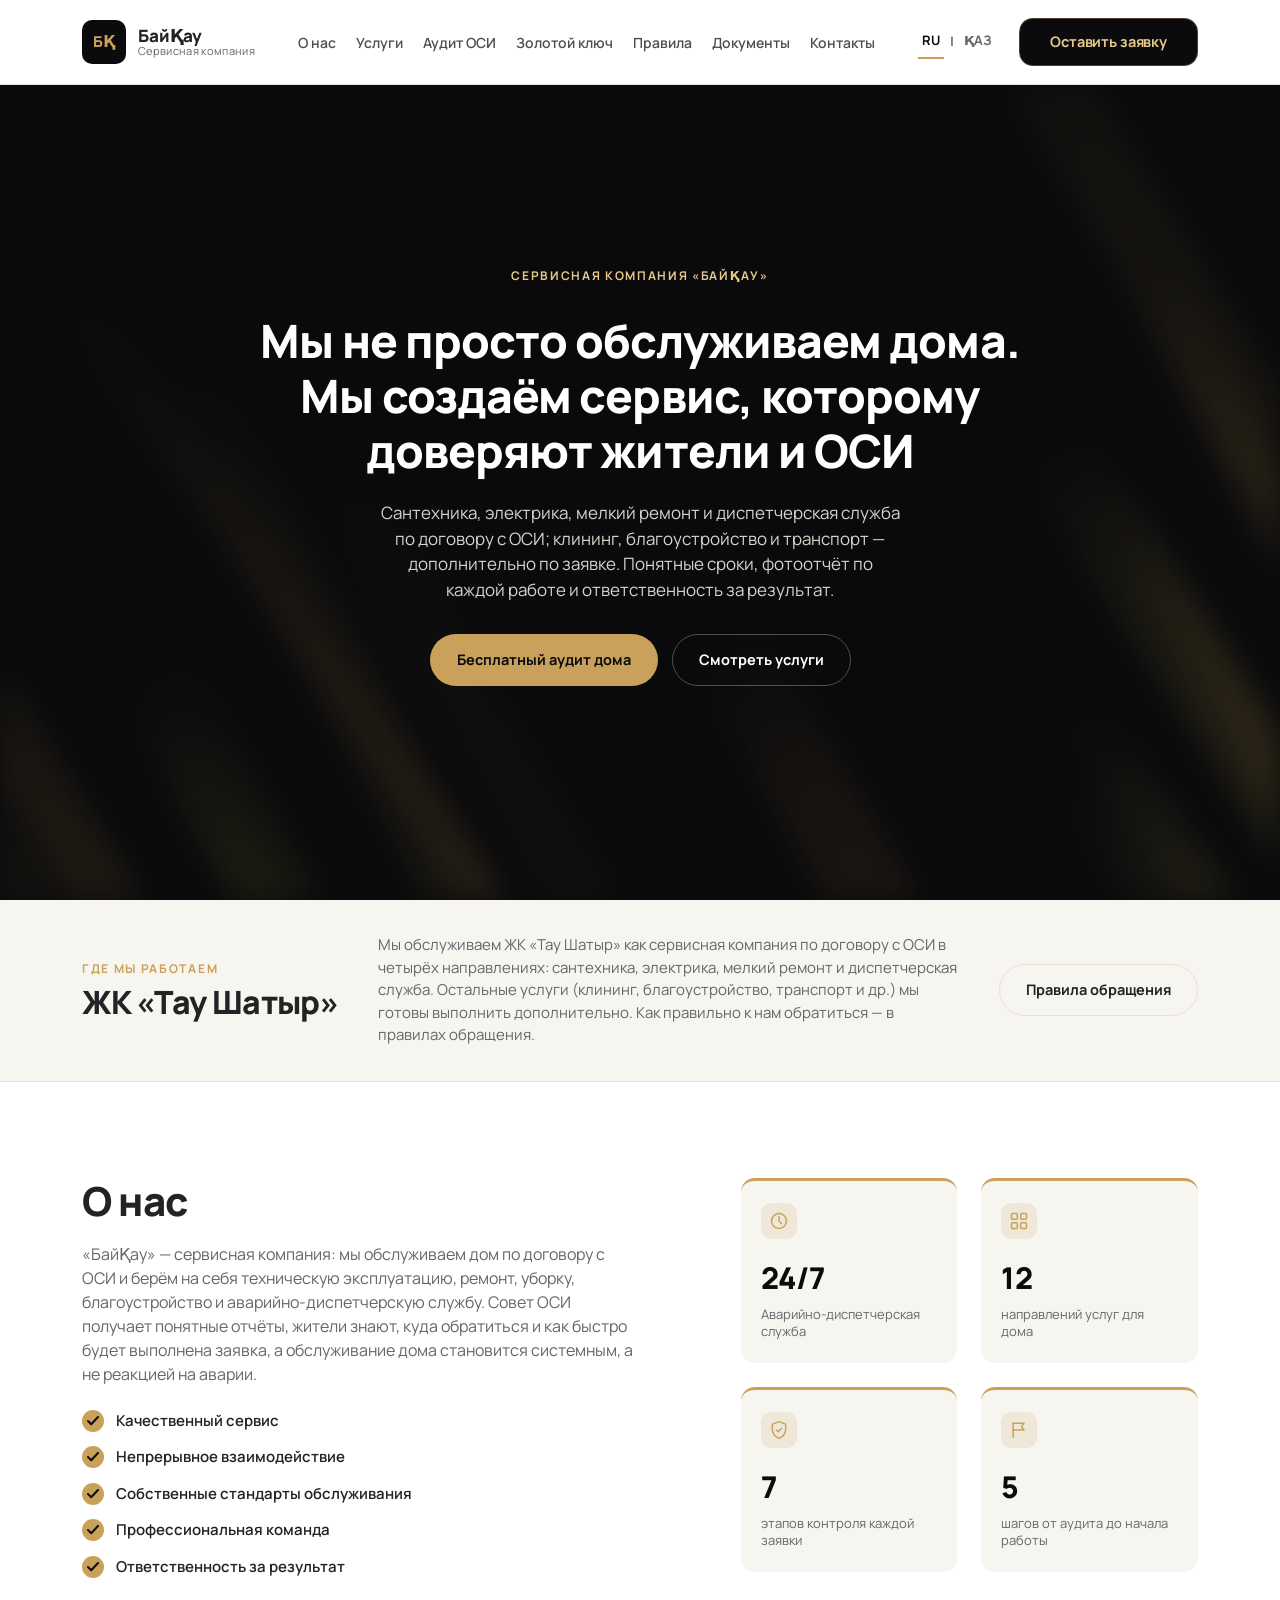
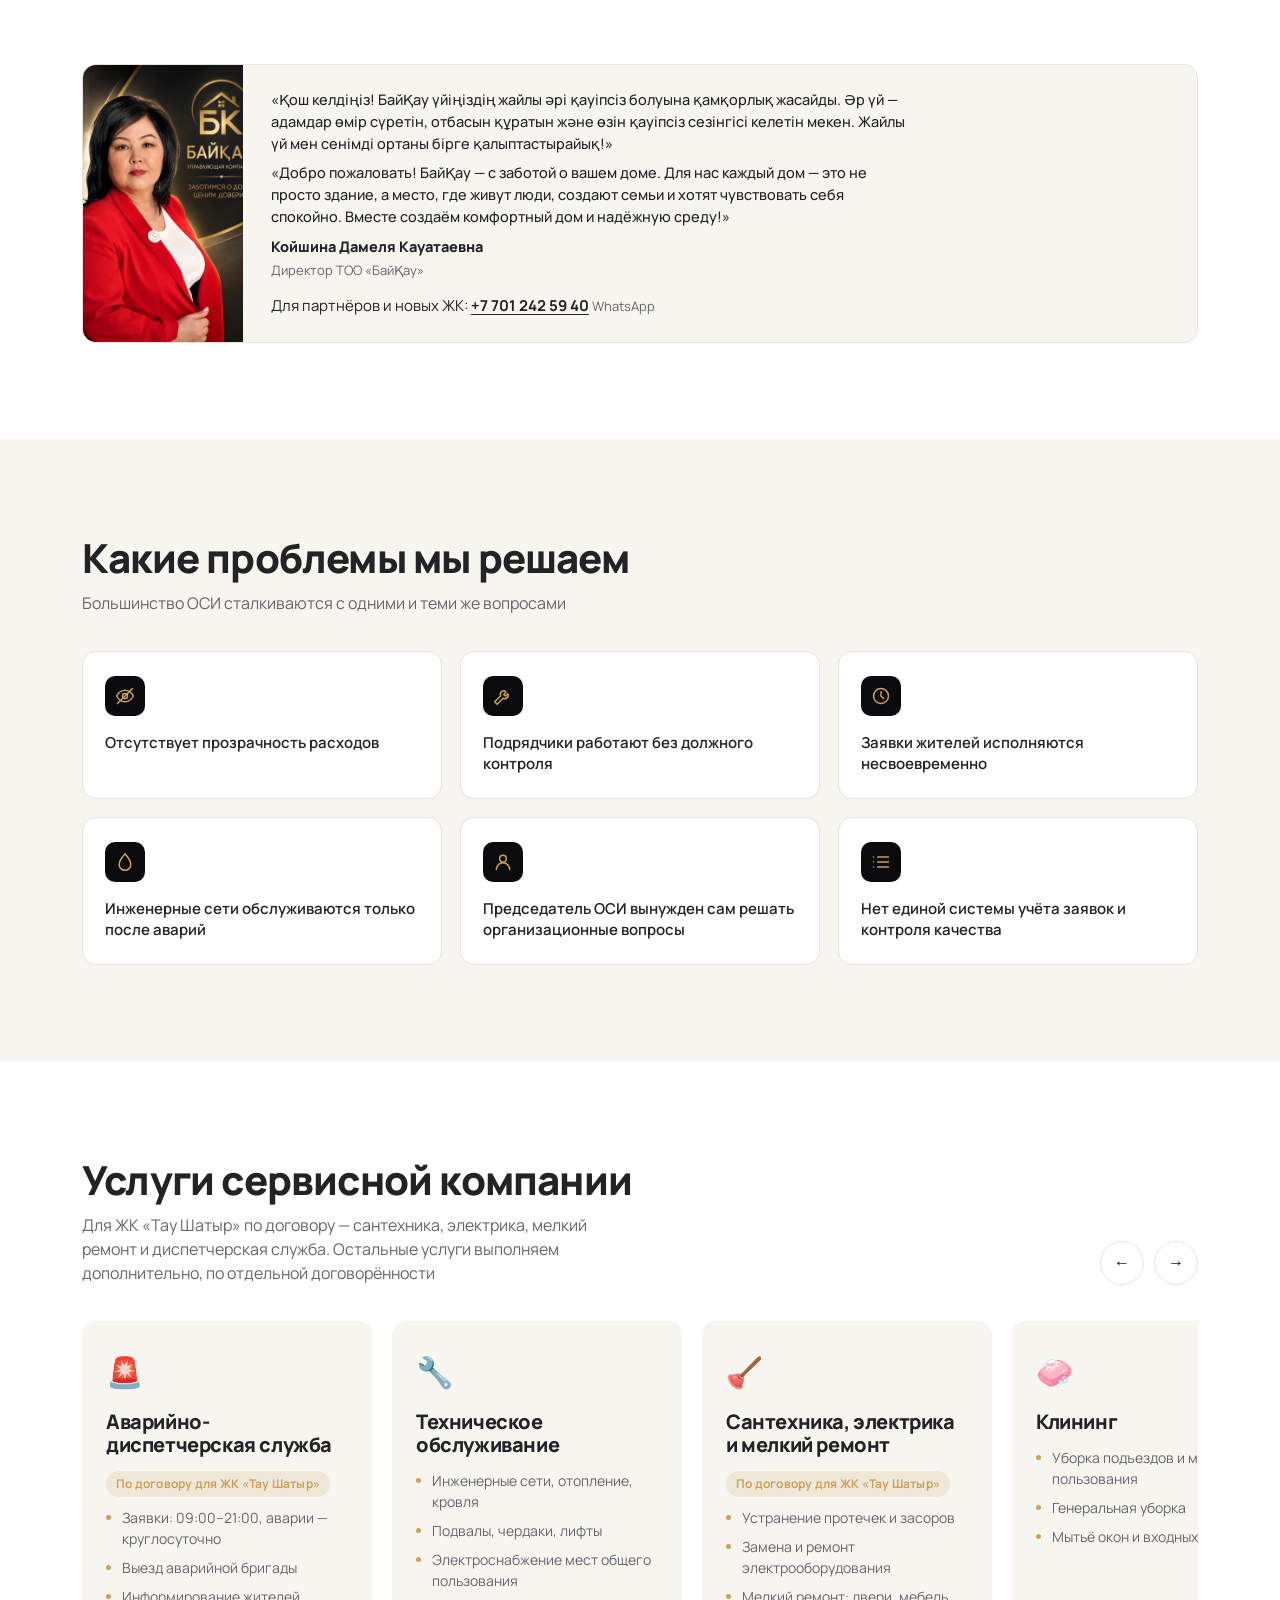
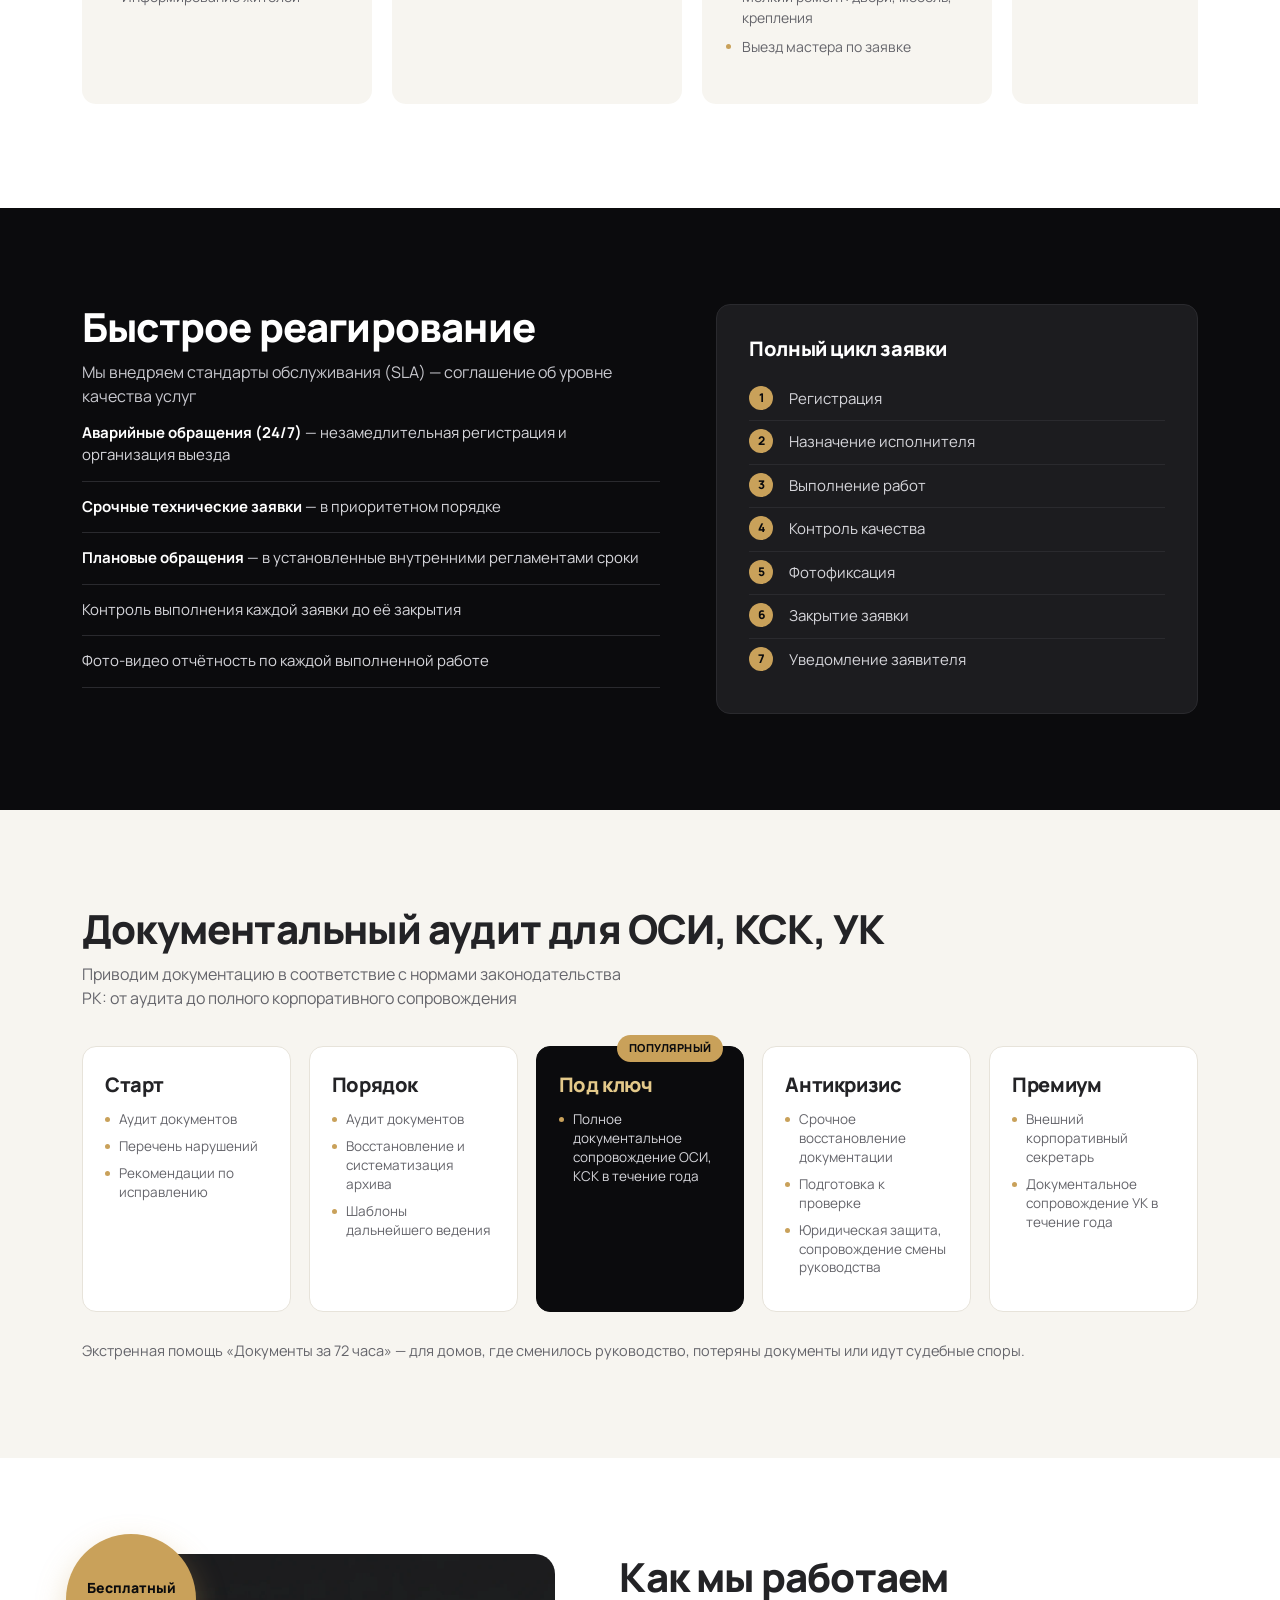
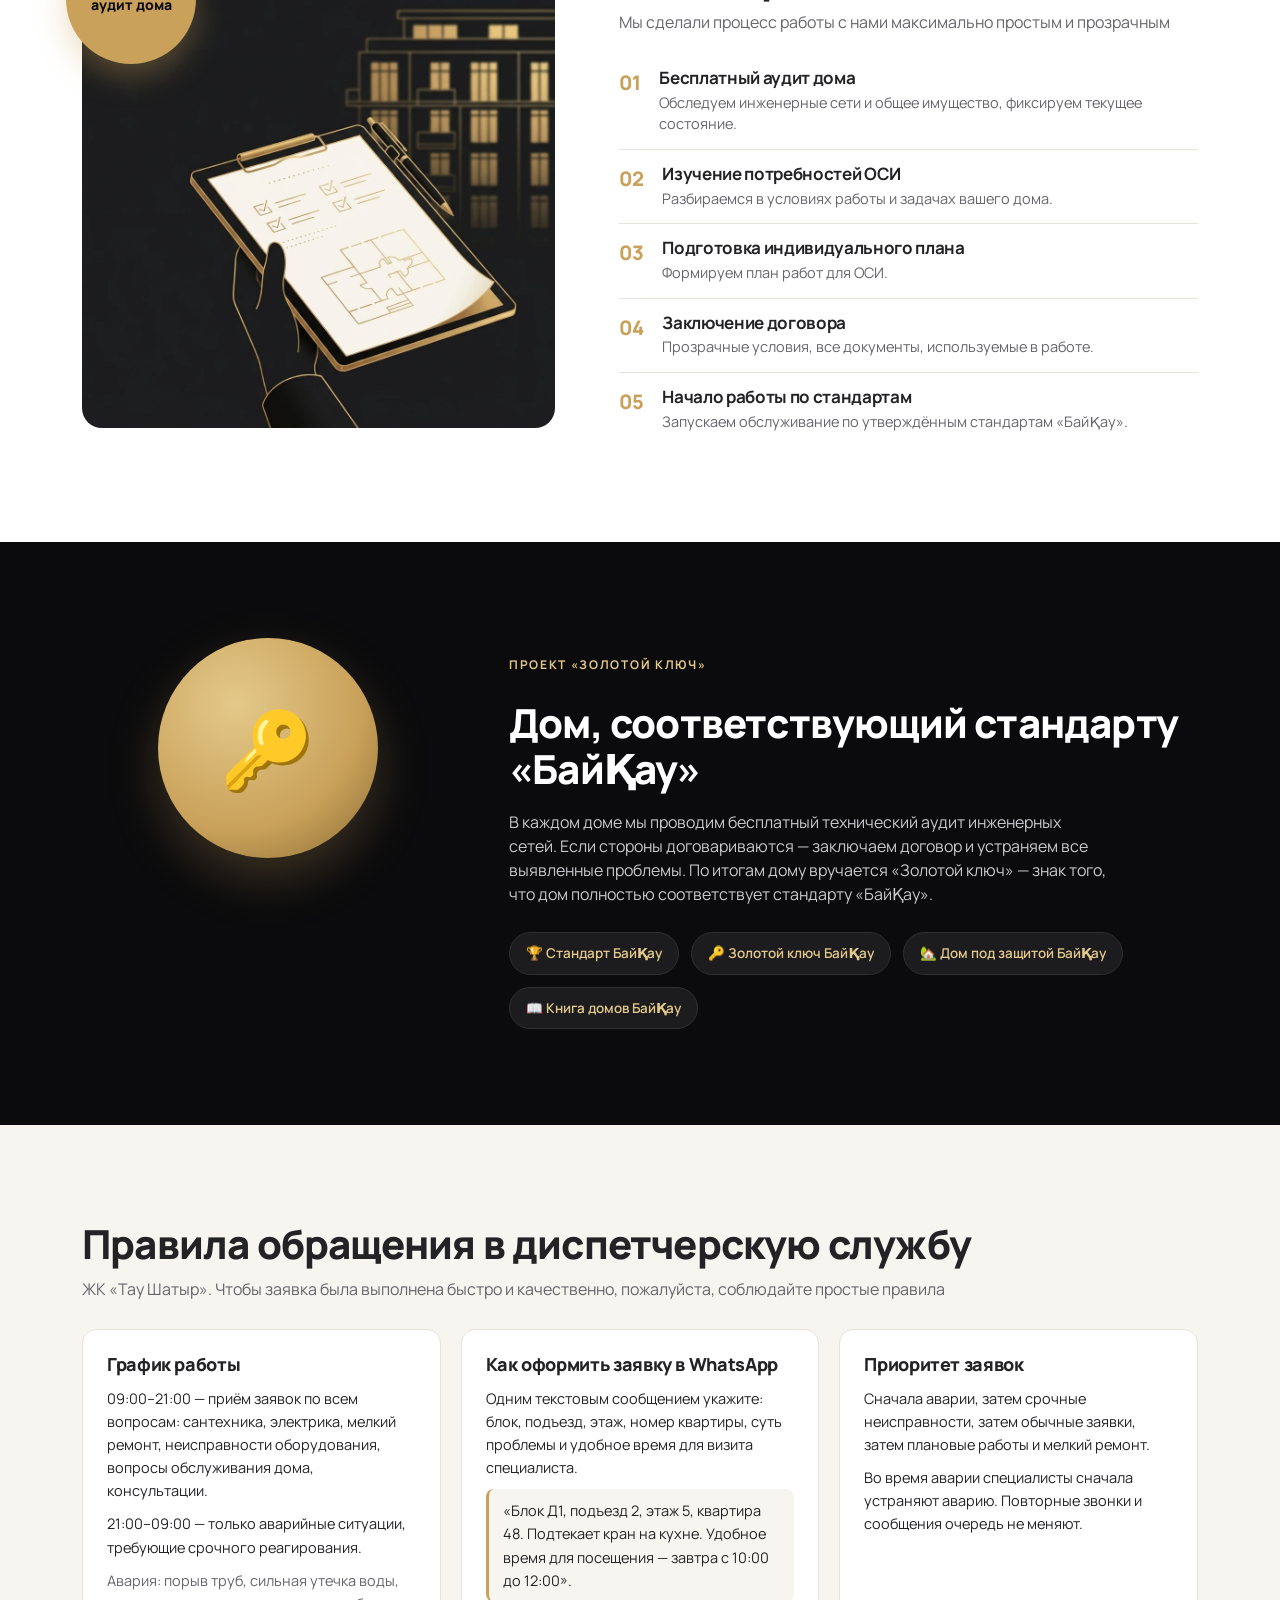
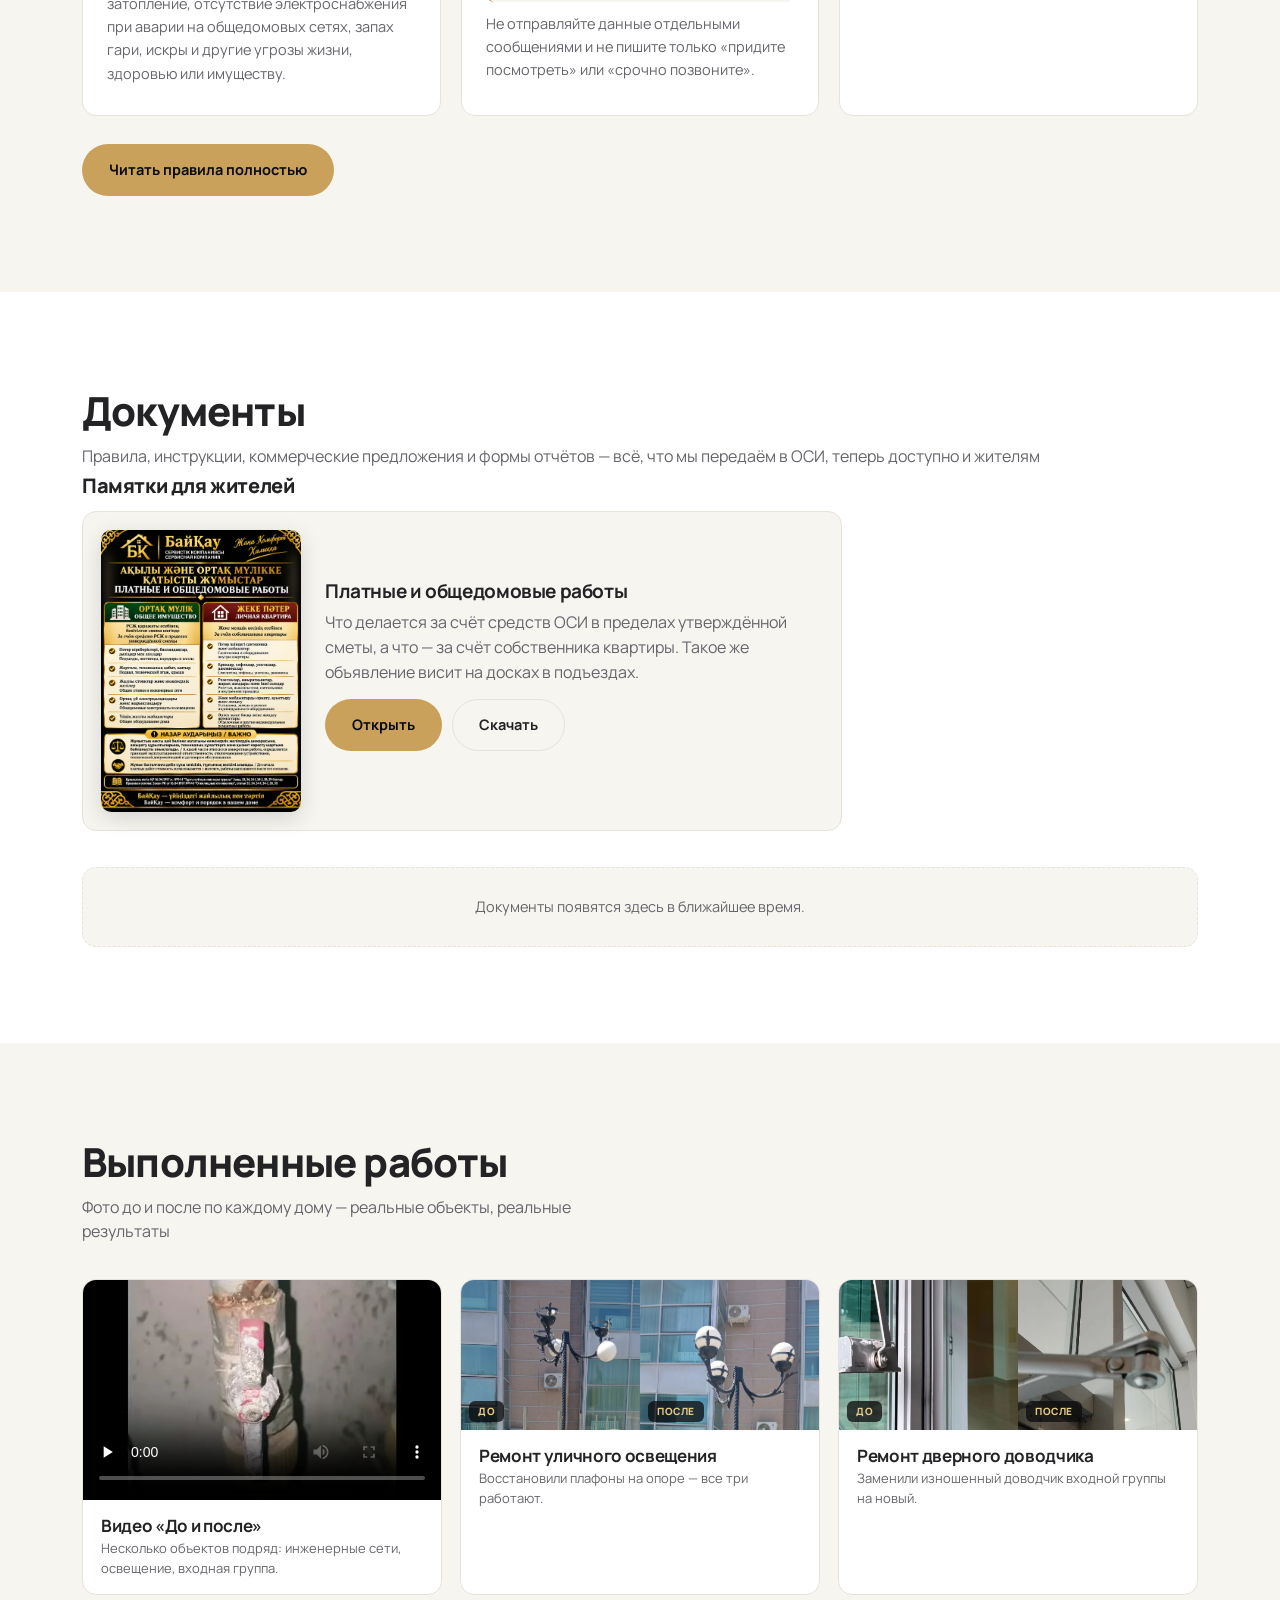
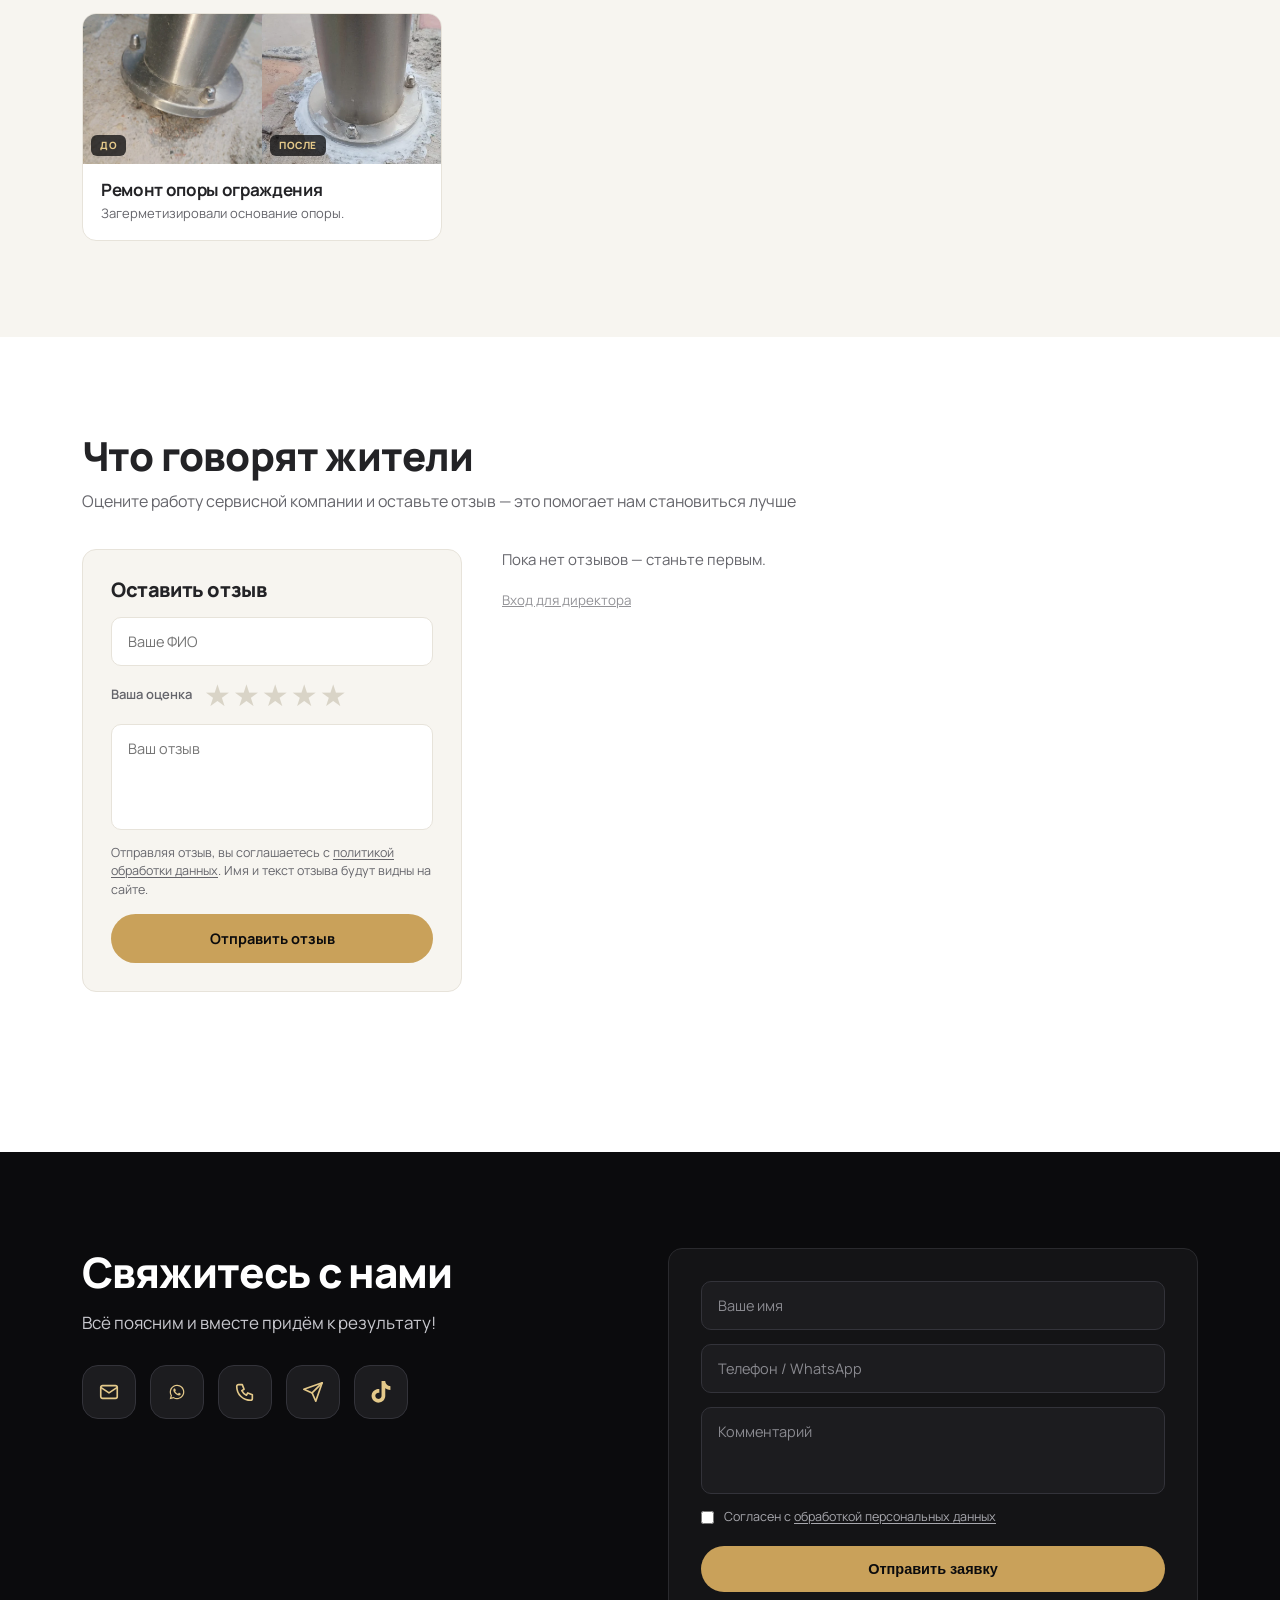
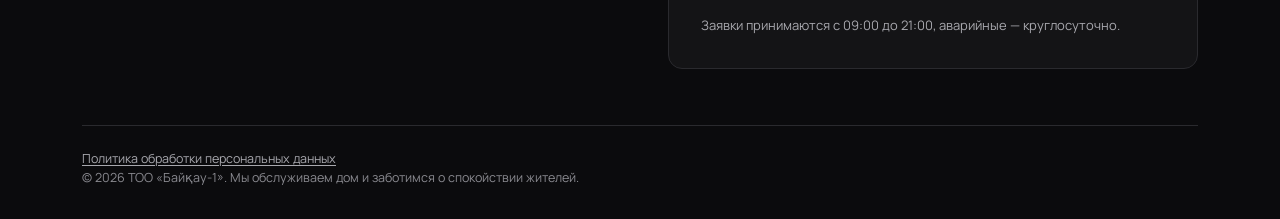
==== commit d2460b0f: "Add files via upload" ====
--- a/index.html
+++ b/index.html
@@ -7,7 +7,7 @@
 <link rel="preconnect" href="https://fonts.googleapis.com">
 <link rel="preconnect" href="https://fonts.gstatic.com" crossorigin>
 <link href="https://fonts.googleapis.com/css2?family=Manrope:wght@400;500;600;700;800&display=swap" rel="stylesheet">
-<link rel="stylesheet" href="styles.css?v=62">
+<link rel="stylesheet" href="styles.css?v=63">
 <link rel="icon" type="image/svg+xml" href="favicon.svg">
 <link rel="canonical" href="https://baiqau.kz/">
 <meta property="og:type" content="website">
@@ -146,7 +146,7 @@
           <img class="about-welcome-photo" src="images/damelya.webp?v=2" alt="Койшина Дамеля Кауатаевна, директор ТОО «БайҚау»" loading="lazy">
         </div>
         <div class="about-welcome-text">
-          <p class="about-welcome-quote">«Қош келдіңіз! БайҚау — үйіңізге деген қамқорлықтан басталады. Біз үшін әр үй — жай ғана ғимарат емес, ол адамдардың өмірі, тыныштығы мен жайлылығы. Бірге жайлы үй, сенімді орта құрамыз!»</p>
+          <p class="about-welcome-quote">«Қош келдіңіз! БайҚау үйіңіздің жайлы әрі қауіпсіз болуына қамқорлық жасайды. Әр үй — адамдар өмір сүретін, отбасын құратын және өзін қауіпсіз сезінгісі келетін мекен. Жайлы үй мен сенімді ортаны бірге қалыптастырайық!»</p>
           <p class="about-welcome-quote">«Добро пожаловать! БайҚау — с заботой о вашем доме. Для нас каждый дом — это не просто здание, а место, где живут люди, создают семьи и хотят чувствовать себя спокойно. Вместе создаём комфортный дом и надёжную среду!»</p>
           <div class="about-welcome-author">
             <strong>Койшина Дамеля Кауатаевна</strong>
@@ -564,14 +564,14 @@
         <button type="submit" class="btn btn-primary">Отправить заявку</button>
         <p class="form-hours">Заявки принимаются с 09:00 до 21:00, аварийные — круглосуточно.</p>
       </form>
-      <p class="cta-copyright"><a href="privacy.html" class="cta-legal">Политика обработки персональных данных</a><br>© 2026 ТОО «Байқау-1». Мы не просто управляем домом — мы создаём спокойствие жителей.</p>
+      <p class="cta-copyright"><a href="privacy.html" class="cta-legal">Политика обработки персональных данных</a><br>© 2026 ТОО «Байқау-1». Мы обслуживаем дом и заботимся о спокойствии жителей.</p>
     </div>
   </section>
 </main>
 
 <div class="toast-container" id="toastContainer" aria-live="polite" aria-atomic="true"></div>
 
-<script src="i18n.js?v=7"></script>
+<script src="i18n.js?v=8"></script>
 <script src="script.js?v=55"></script>
 </body>
 </html>
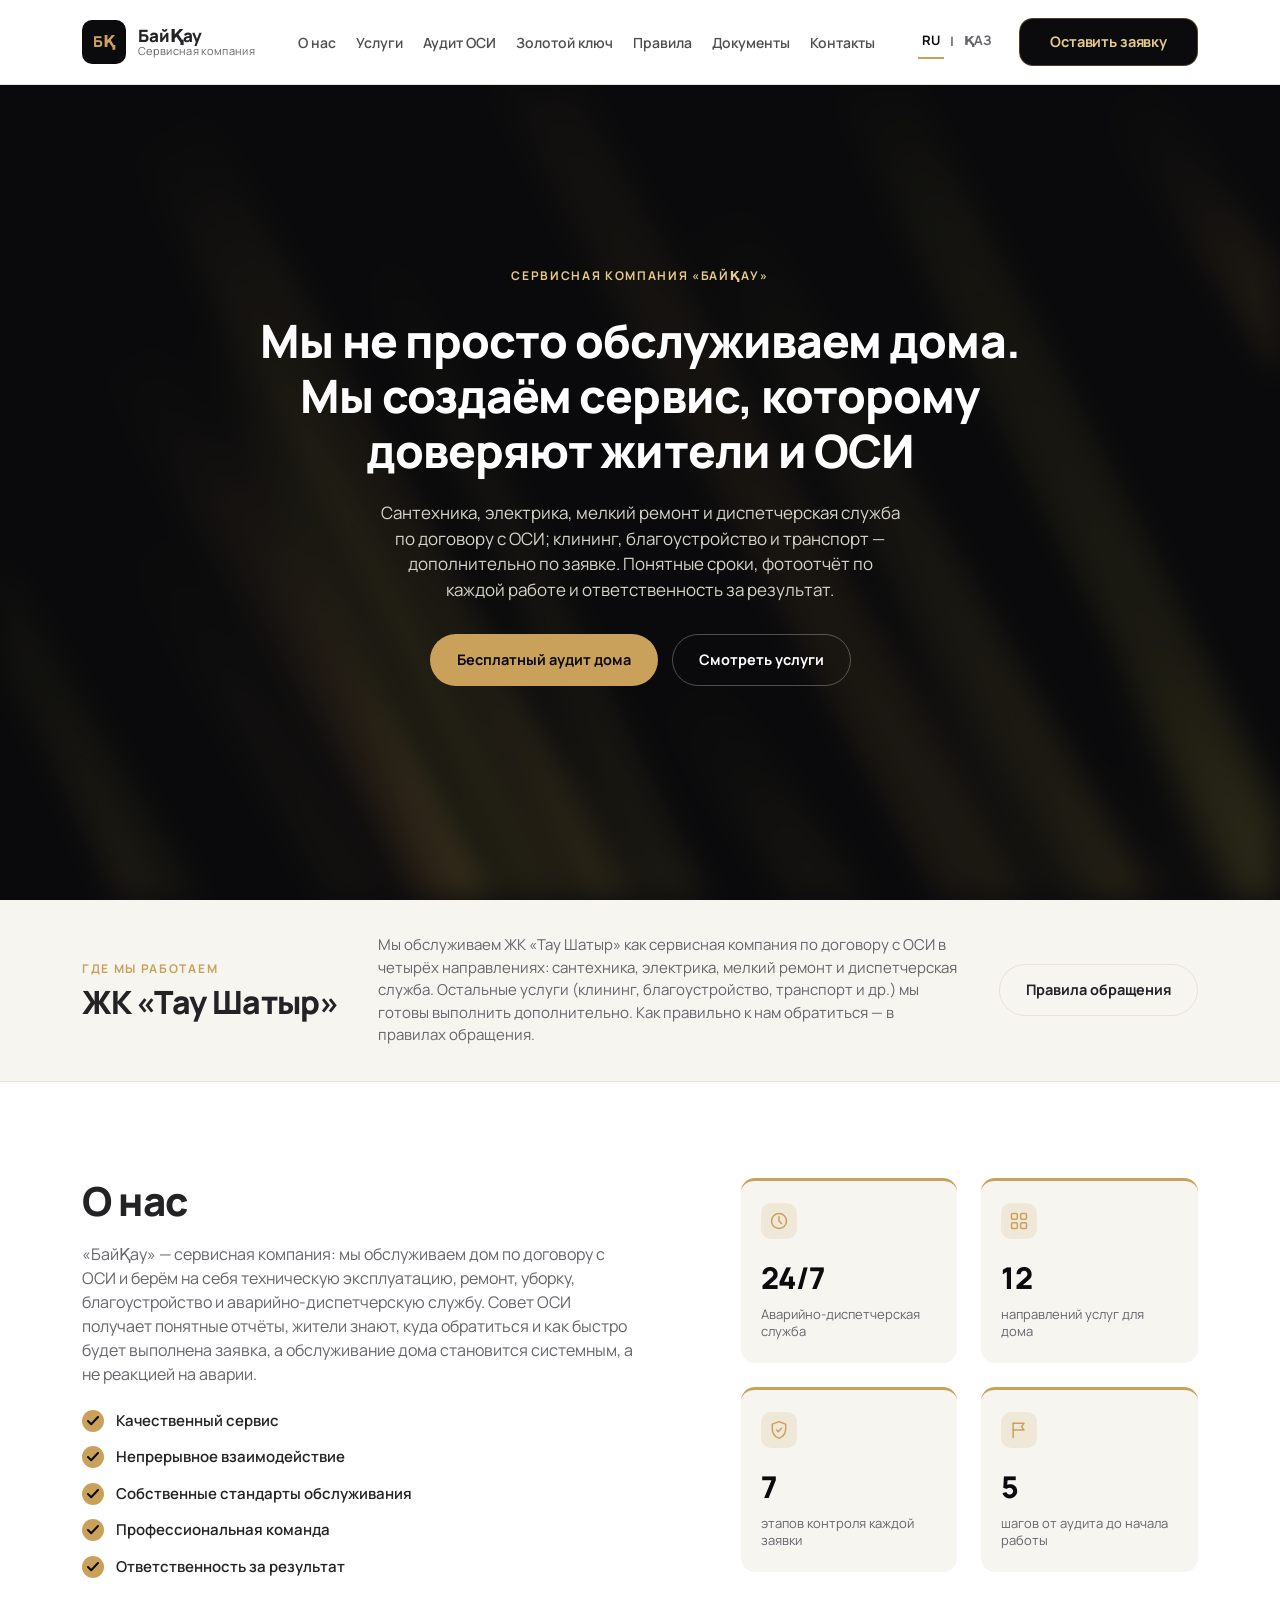
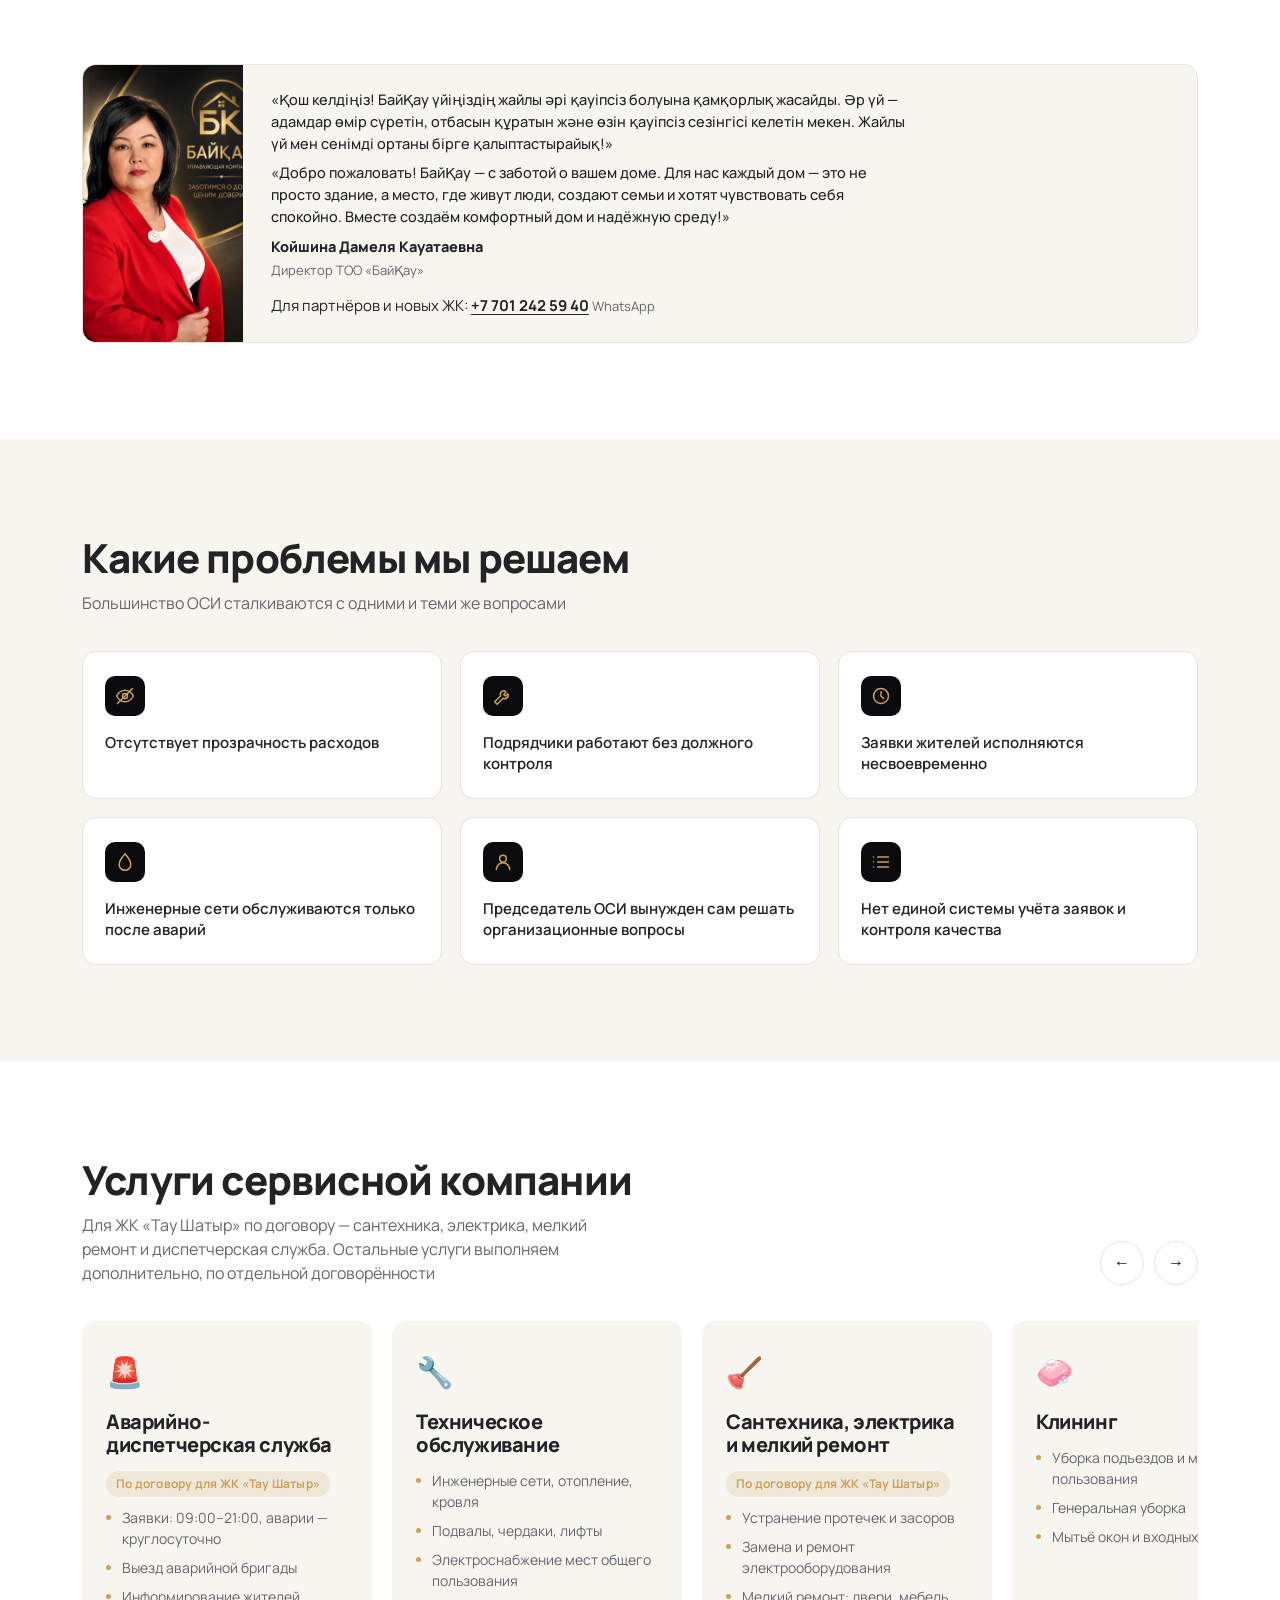
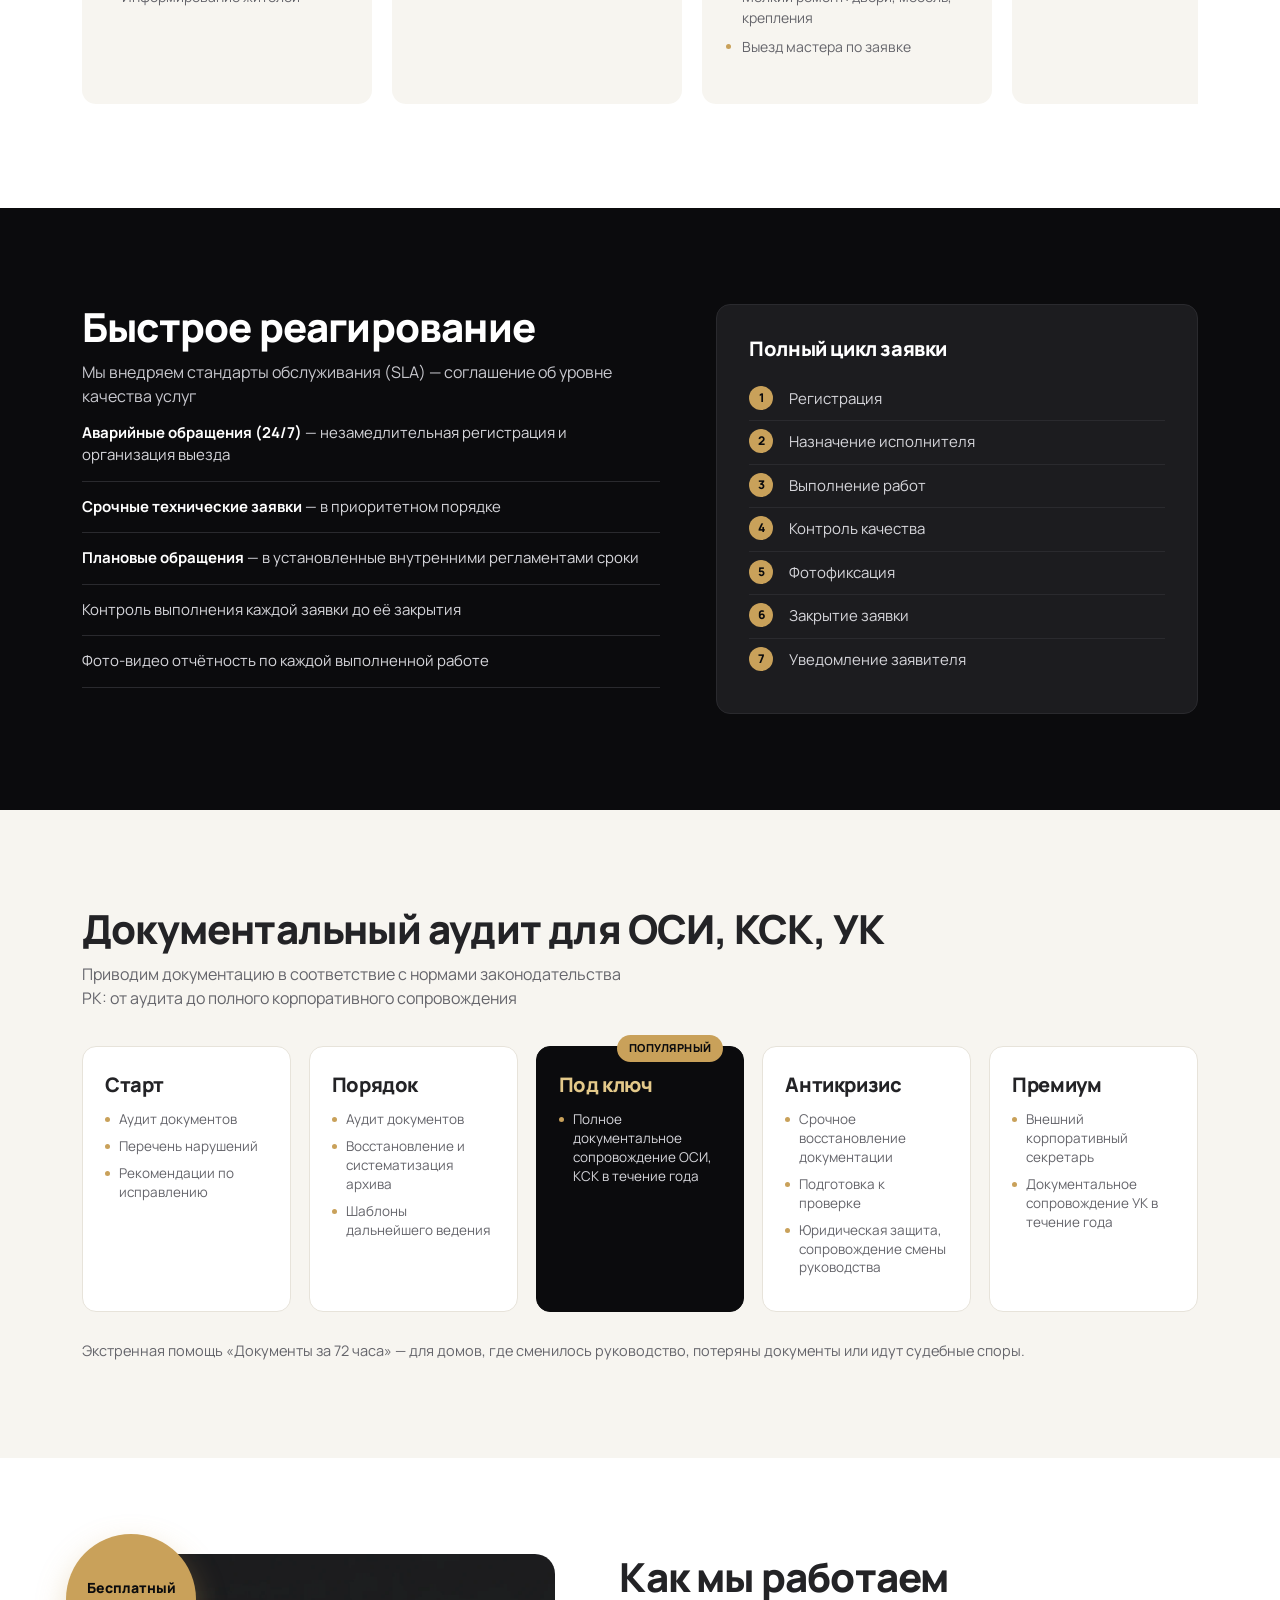
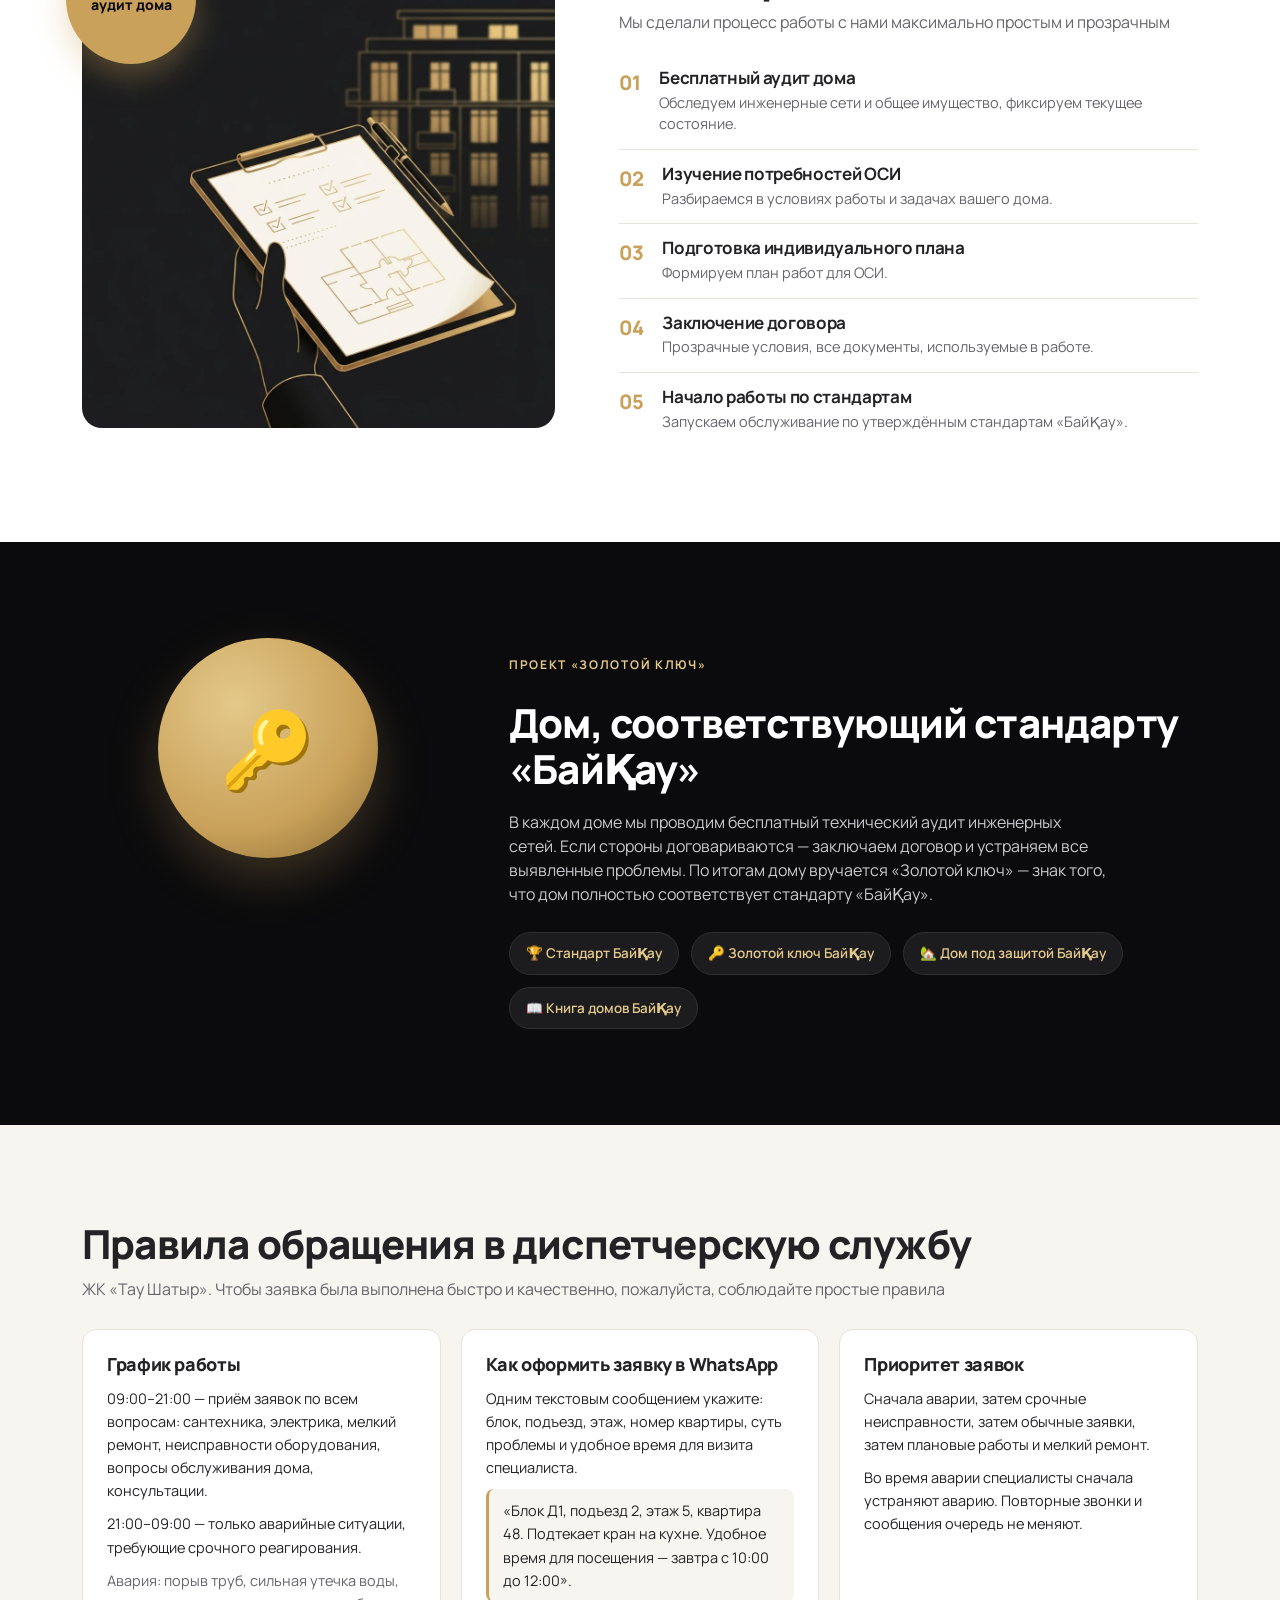
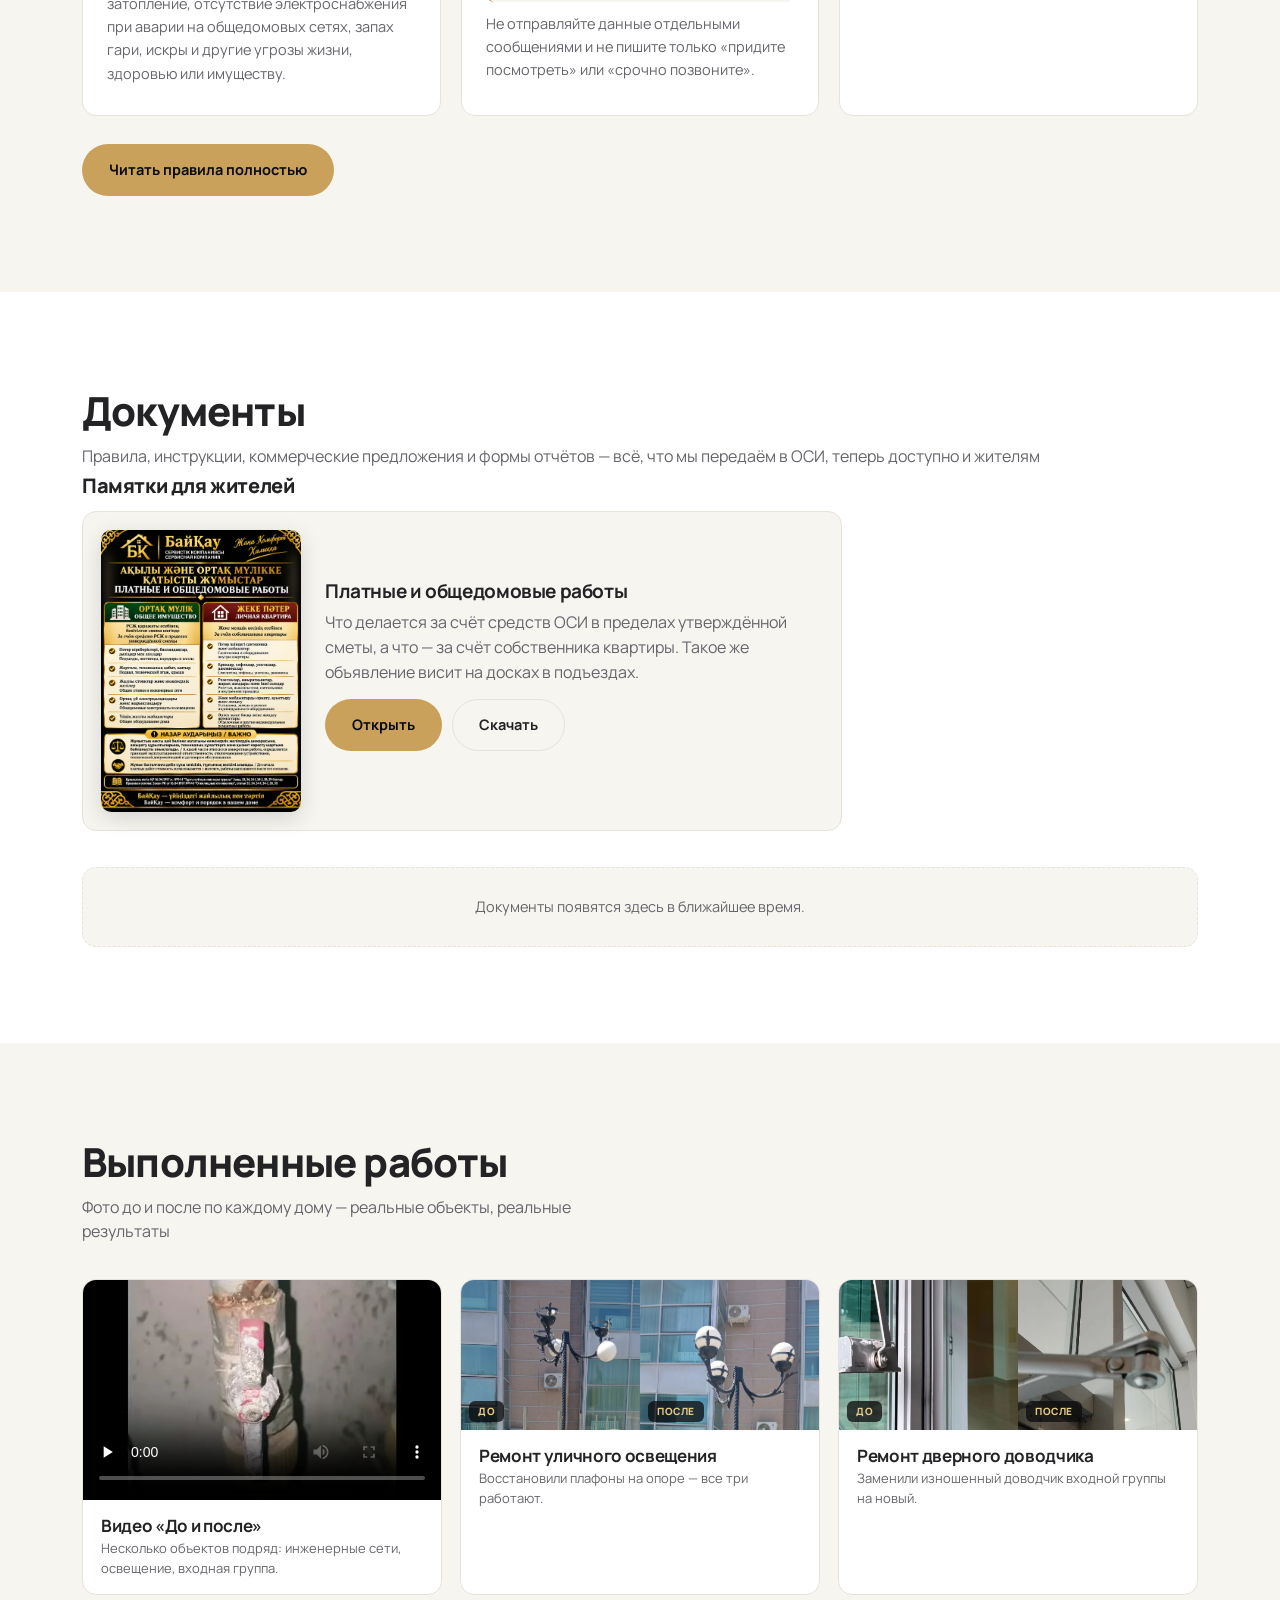
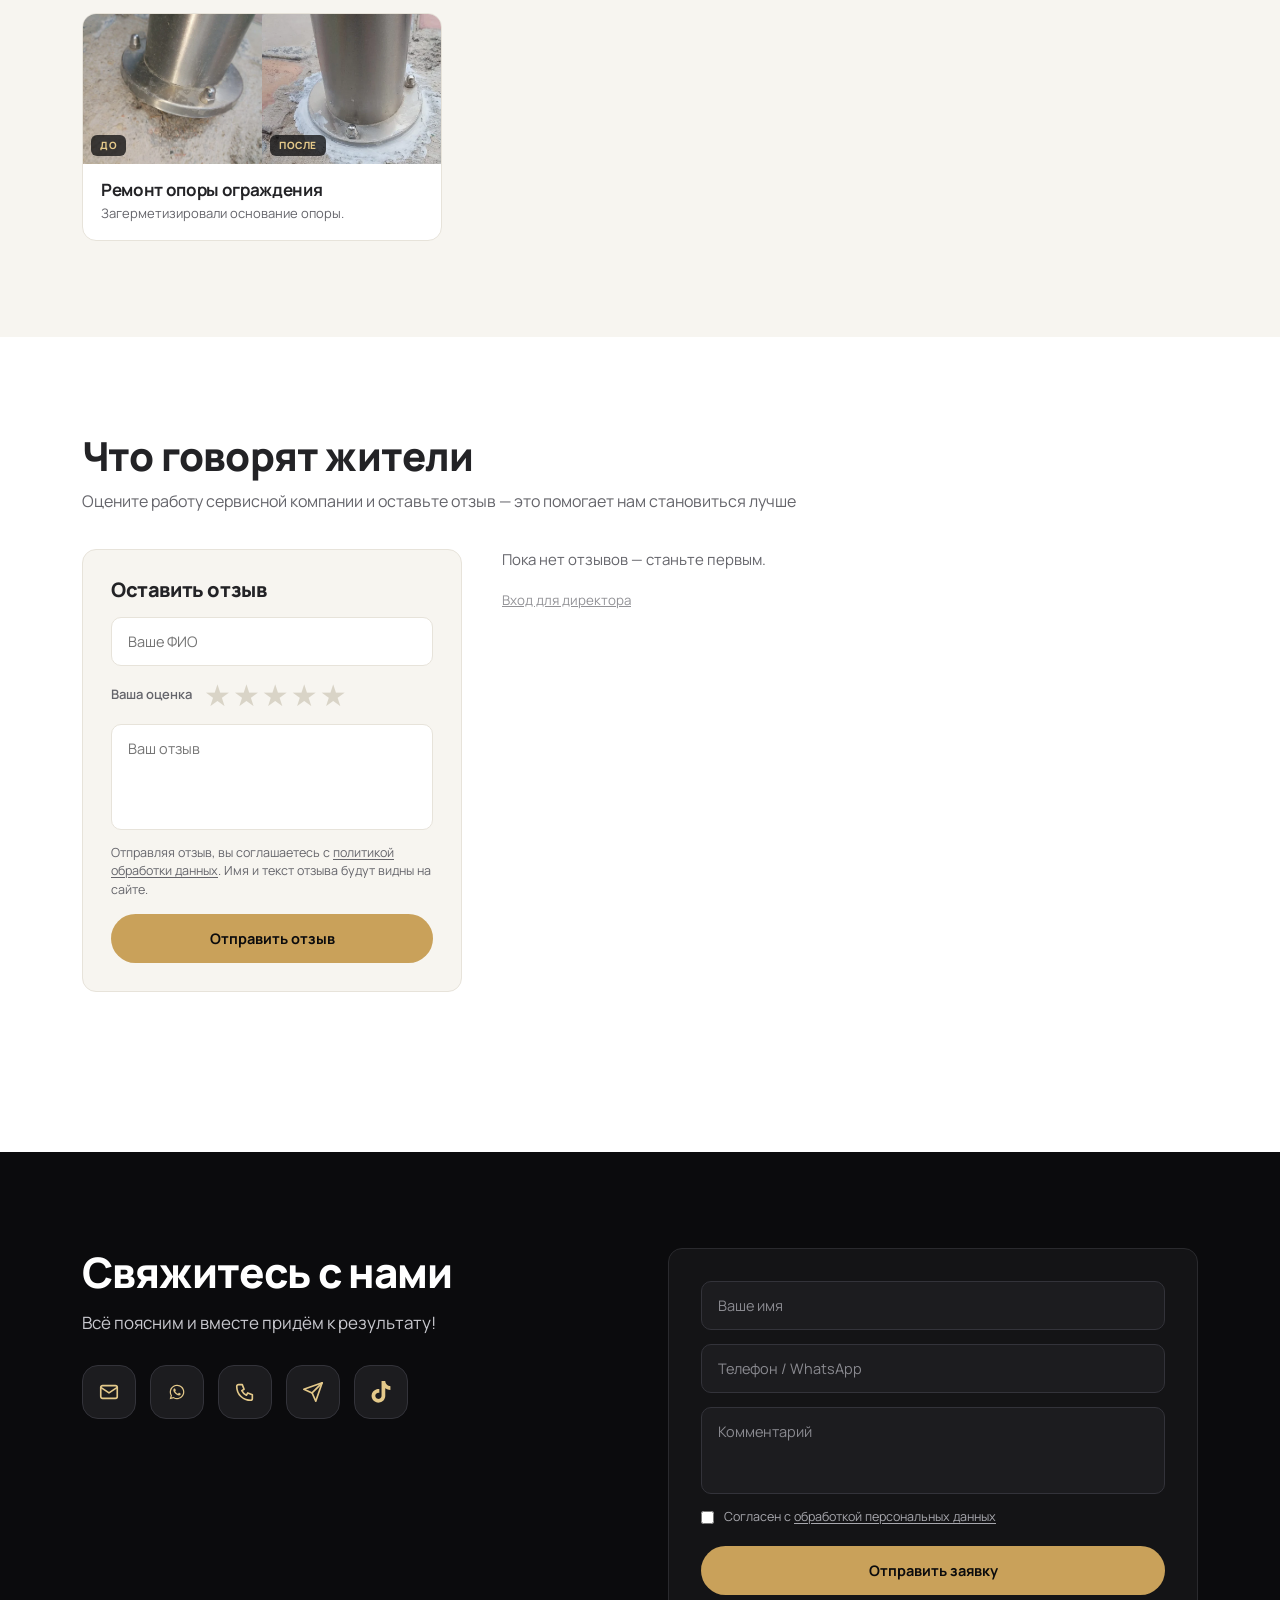
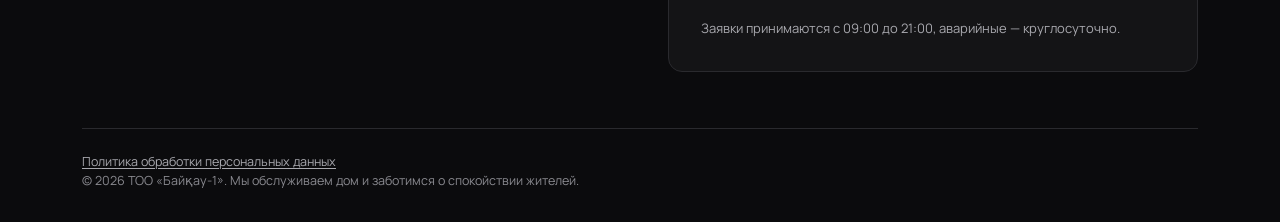
==== commit 2bae95e7: "Add files via upload" ====
--- a/index.html
+++ b/index.html
@@ -7,7 +7,7 @@
 <link rel="preconnect" href="https://fonts.googleapis.com">
 <link rel="preconnect" href="https://fonts.gstatic.com" crossorigin>
 <link href="https://fonts.googleapis.com/css2?family=Manrope:wght@400;500;600;700;800&display=swap" rel="stylesheet">
-<link rel="stylesheet" href="styles.css?v=63">
+<link rel="stylesheet" href="styles.css?v=64">
 <link rel="icon" type="image/svg+xml" href="favicon.svg">
 <link rel="canonical" href="https://baiqau.kz/">
 <meta property="og:type" content="website">
--- a/styles.css
+++ b/styles.css
@@ -861,3 +861,12 @@
 .notice-body p{margin:0 0 10px;color:var(--text-mute);line-height:1.55;}
 .notice-actions{display:flex;flex-wrap:wrap;gap:10px;margin-top:14px !important;}
 @media (max-width:560px){.notice-card{grid-template-columns:1fr;gap:16px;padding:14px;}.notice-thumb{max-width:240px;margin:0 auto;}.notice-actions .btn{flex:1 1 120px;text-align:center;}}
+
+/* ---- 27.11: header at 600–1140px (nav in burger): language switch sits with the buttons, not floating in the middle; buttons use the site font ---- */
+.btn,button.btn{font-family:inherit;}
+.lang-switch button:focus-visible{outline:2px solid var(--gold);outline-offset:2px;border-radius:4px;}
+.lang-switch button:focus:not(:focus-visible){outline:none;}
+@media (max-width:1140px){
+  .header-inner{gap:16px;}
+  .header-inner .lang-switch{margin-left:auto;}
+}
